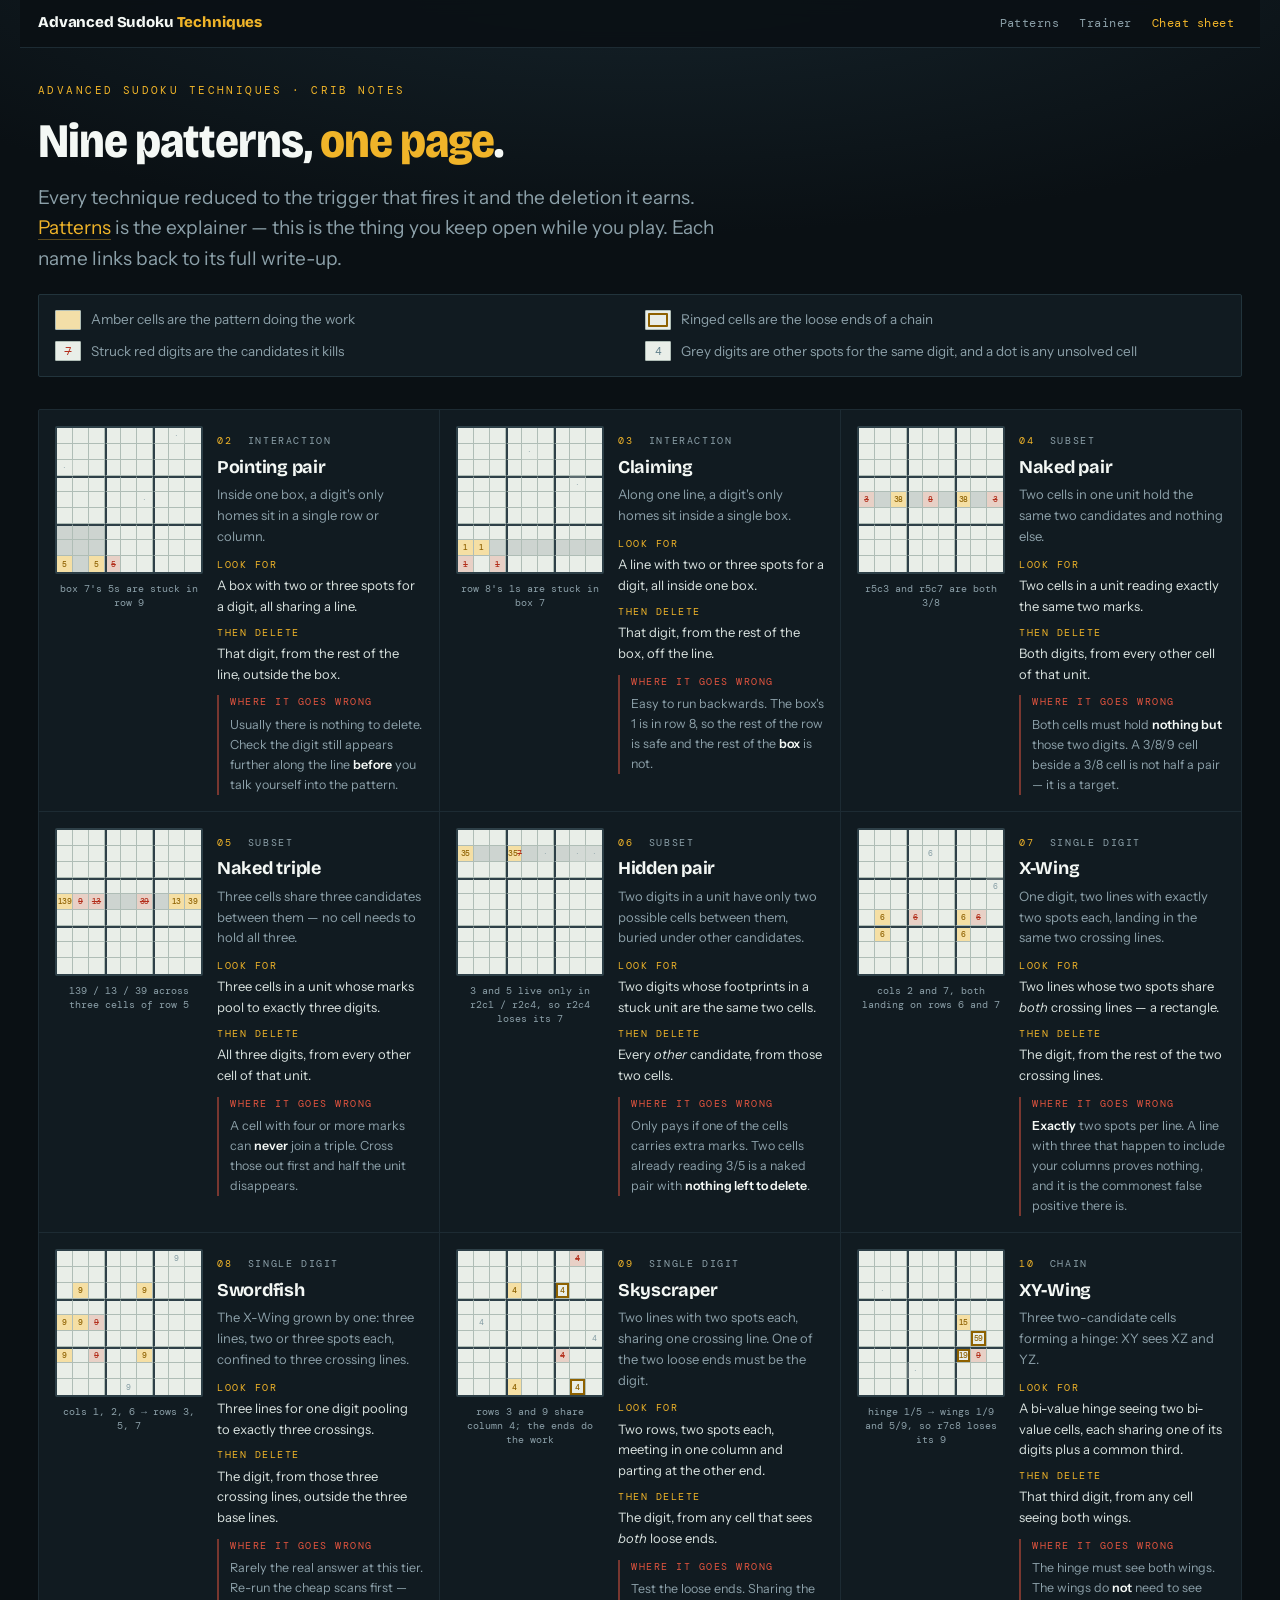
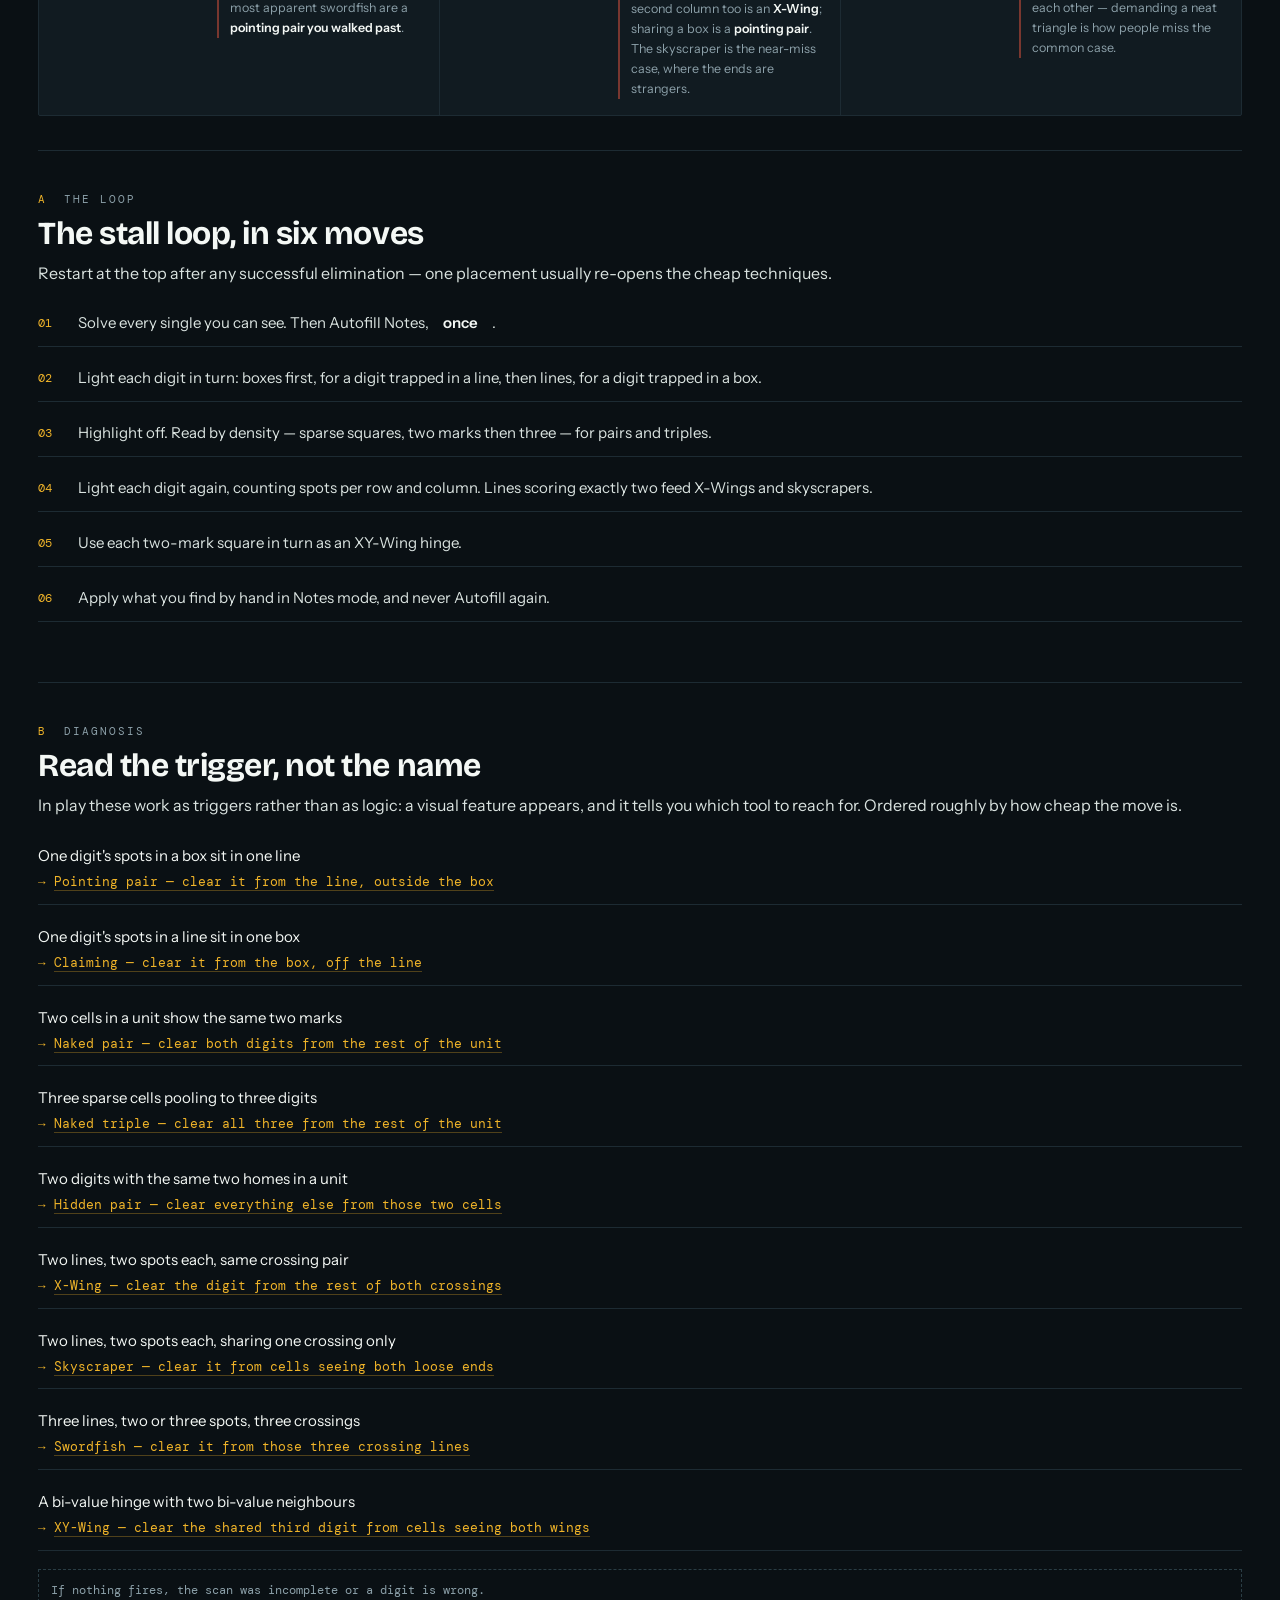
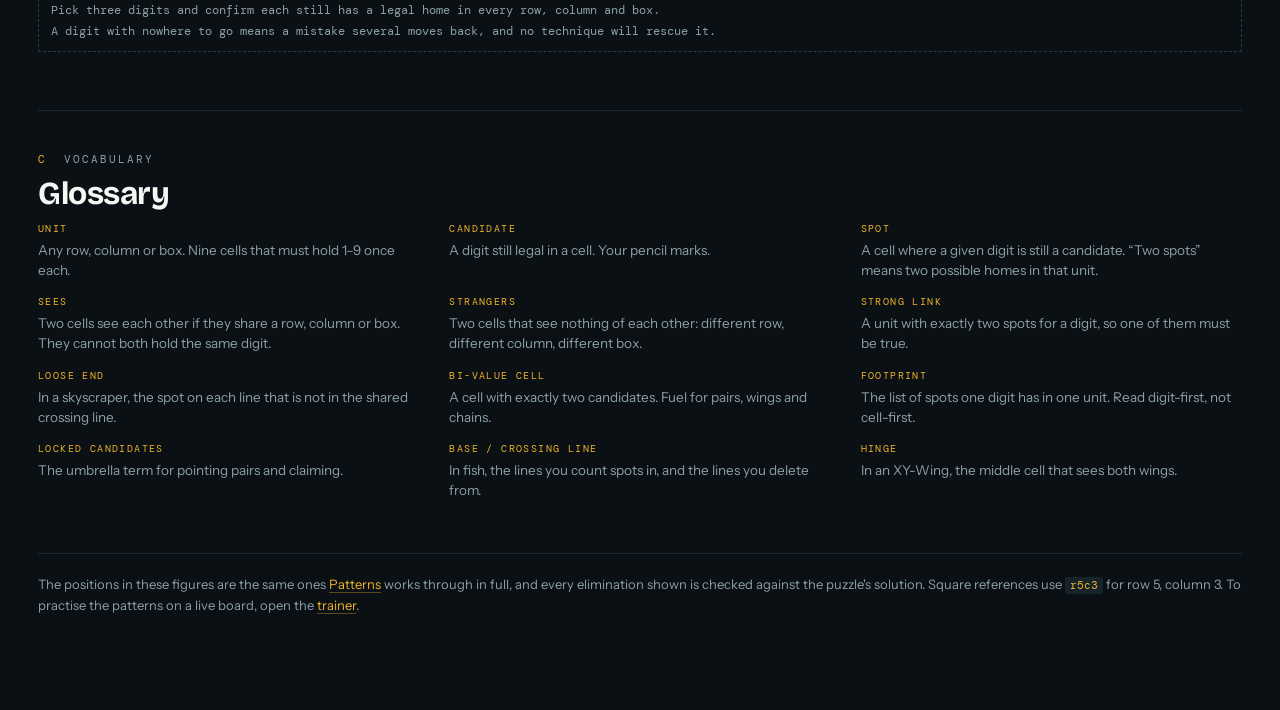
==== cheatsheet.html @ ec81c507 "Cheat sheet: stop the mini grids stretching on a phone, and say "pattern" The boards looked broken o" ====
<!DOCTYPE html>
<html lang="en">
<head>
<meta charset="utf-8">
<meta name="viewport" content="width=device-width, initial-scale=1">
<title>Cheat sheet — Advanced Sudoku Techniques</title>
<meta name="description" content="The nine patterns on one page: what fires each one, what it lets you delete, and where it goes wrong.">
<link rel="preconnect" href="https://fonts.googleapis.com">
<link rel="preconnect" href="https://fonts.gstatic.com" crossorigin>
<link href="https://fonts.googleapis.com/css2?family=Bricolage+Grotesque:opsz,wdth,wght@12..96,75..100,400;12..96,75..100,700;12..96,75..100,800&family=Instrument+Sans:wght@400;500;600&family=DM+Mono:wght@400;500&display=swap" rel="stylesheet">
<link rel="manifest" href="manifest.webmanifest">
<meta name="theme-color" content="#0A1014">
<link rel="icon" href="assets/icons/icon.svg" type="image/svg+xml">
<link rel="icon" href="assets/icons/favicon-32.png" sizes="32x32" type="image/png">
<link rel="apple-touch-icon" href="assets/icons/apple-touch-icon.png">
<meta name="mobile-web-app-capable" content="yes">
<meta name="apple-mobile-web-app-capable" content="yes">
<meta name="apple-mobile-web-app-status-bar-style" content="black">
<meta name="apple-mobile-web-app-title" content="AST">
<link rel="stylesheet" href="assets/css/site.css">
</head>
<body>
<div class="crib">

  <div class="sitebar">
    <span class="mark"><span class="mark-long">Advanced Sudoku <em>Techniques</em></span><span class="mark-short">AST</span></span>
    <nav>
      <a href="index.html">Patterns</a>
      <a href="trainer.html">Trainer</a>
      <a href="cheatsheet.html" aria-current="page">Cheat sheet</a>
    </nav>
  </div>

  <header class="cribhead">
    <p class="kicker">Advanced Sudoku Techniques · crib notes</p>
    <h1>Nine patterns, <em>one page</em>.</h1>
    <p class="lede">Every technique reduced to the trigger that fires it and the deletion it earns. <a href="index.html">Patterns</a> is the explainer — this is the thing you keep open while you play. Each name links back to its full write-up.</p>
    <div class="legend cribleg">
      <p><span class="swatch b"></span> Amber cells are the pattern doing the work</p>
      <p><span class="swatch p"></span> Ringed cells are the loose ends of a chain</p>
      <p><span class="swatch k"></span> Struck red digits are the candidates it kills</p>
      <p><span class="swatch n"></span> Grey digits are other spots for the same digit, and a dot is any unsolved cell</p>
    </div>
  </header>

  <div class="cards">
  <article class="card" id="pointing">
    <div class="cardfig">
      <div class="mini" role="img" aria-label="box 7's 5s are stuck in row 9"><i class=""></i><i class=""></i><i class=""></i><i class="bl"></i><i class=""></i><i class=""></i><i class="bl"></i><i class="d">·</i><i class=""></i><i class=""></i><i class=""></i><i class=""></i><i class="bl"></i><i class=""></i><i class=""></i><i class="bl"></i><i class=""></i><i class=""></i><i class="d">·</i><i class=""></i><i class=""></i><i class="bl"></i><i class=""></i><i class=""></i><i class="bl"></i><i class=""></i><i class=""></i><i class="bt"></i><i class="bt"></i><i class="bt"></i><i class="bl bt"></i><i class="bt"></i><i class="bt"></i><i class="bl bt"></i><i class="bt"></i><i class="bt"></i><i class=""></i><i class=""></i><i class=""></i><i class="bl"></i><i class=""></i><i class="d">·</i><i class="bl"></i><i class=""></i><i class=""></i><i class=""></i><i class=""></i><i class=""></i><i class="bl"></i><i class=""></i><i class=""></i><i class="bl"></i><i class=""></i><i class=""></i><i class="bt tint"></i><i class="bt tint"></i><i class="bt tint"></i><i class="bl bt"></i><i class="bt"></i><i class="bt"></i><i class="bl bt"></i><i class="bt"></i><i class="bt"></i><i class="tint"></i><i class="tint"></i><i class="tint"></i><i class="bl"></i><i class=""></i><i class=""></i><i class="bl"></i><i class=""></i><i class=""></i><i class="tint b">5</i><i class="tint"></i><i class="tint b">5</i><i class="bl x">5</i><i class=""></i><i class=""></i><i class="bl"></i><i class=""></i><i class=""></i></div>
      <p class="figcap">box 7's 5s are stuck in row 9</p>
    </div>
    <div class="cardbody">
      <span class="eyebrow"><i>02</i> Interaction</span>
      <h2><a href="index.html#pointing">Pointing pair</a></h2>
      <p class="what">Inside one box, a digit's only homes sit in a single row or column.</p>
      <dl class="kv">
        <dt>Look for</dt><dd>A box with two or three spots for a digit, all sharing a line.</dd>
        <dt>Then delete</dt><dd>That digit, from the rest of the line, outside the box.</dd>
      </dl>
      <p class="guard"><span>Where it goes wrong</span>Usually there is nothing to delete. Check the digit still appears further along the line <b>before</b> you talk yourself into the pattern.</p>
    </div>
  </article>
  <article class="card" id="claiming">
    <div class="cardfig">
      <div class="mini" role="img" aria-label="row 8's 1s are stuck in box 7"><i class=""></i><i class=""></i><i class=""></i><i class="bl"></i><i class=""></i><i class=""></i><i class="bl"></i><i class=""></i><i class=""></i><i class=""></i><i class=""></i><i class=""></i><i class="bl"></i><i class="d">·</i><i class=""></i><i class="bl"></i><i class=""></i><i class=""></i><i class=""></i><i class=""></i><i class=""></i><i class="bl"></i><i class=""></i><i class=""></i><i class="bl"></i><i class=""></i><i class=""></i><i class="bt"></i><i class="bt"></i><i class="bt"></i><i class="bl bt"></i><i class="bt"></i><i class="bt"></i><i class="bl bt"></i><i class="bt d">·</i><i class="bt"></i><i class=""></i><i class=""></i><i class=""></i><i class="bl"></i><i class=""></i><i class=""></i><i class="bl"></i><i class=""></i><i class=""></i><i class=""></i><i class=""></i><i class=""></i><i class="bl"></i><i class=""></i><i class=""></i><i class="bl"></i><i class=""></i><i class=""></i><i class="bt"></i><i class="bt"></i><i class="bt"></i><i class="bl bt"></i><i class="bt"></i><i class="bt"></i><i class="bl bt"></i><i class="bt"></i><i class="bt"></i><i class="tint b">1</i><i class="tint b">1</i><i class="tint"></i><i class="bl tint"></i><i class="tint"></i><i class="tint"></i><i class="bl tint"></i><i class="tint"></i><i class="tint"></i><i class="x">1</i><i class=""></i><i class="x">1</i><i class="bl"></i><i class=""></i><i class=""></i><i class="bl"></i><i class=""></i><i class=""></i></div>
      <p class="figcap">row 8's 1s are stuck in box 7</p>
    </div>
    <div class="cardbody">
      <span class="eyebrow"><i>03</i> Interaction</span>
      <h2><a href="index.html#claiming">Claiming</a></h2>
      <p class="what">Along one line, a digit's only homes sit inside a single box.</p>
      <dl class="kv">
        <dt>Look for</dt><dd>A line with two or three spots for a digit, all inside one box.</dd>
        <dt>Then delete</dt><dd>That digit, from the rest of the box, off the line.</dd>
      </dl>
      <p class="guard"><span>Where it goes wrong</span>Easy to run backwards. The box's 1 is in row 8, so the rest of the row is safe and the rest of the <b>box</b> is not.</p>
    </div>
  </article>
  <article class="card" id="naked-pair">
    <div class="cardfig">
      <div class="mini" role="img" aria-label="r5c3 and r5c7 are both 3/8"><i class=""></i><i class=""></i><i class=""></i><i class="bl"></i><i class=""></i><i class=""></i><i class="bl"></i><i class=""></i><i class=""></i><i class=""></i><i class=""></i><i class=""></i><i class="bl"></i><i class=""></i><i class=""></i><i class="bl"></i><i class=""></i><i class=""></i><i class=""></i><i class=""></i><i class=""></i><i class="bl"></i><i class=""></i><i class=""></i><i class="bl"></i><i class=""></i><i class=""></i><i class="bt"></i><i class="bt"></i><i class="bt"></i><i class="bl bt"></i><i class="bt"></i><i class="bt"></i><i class="bl bt"></i><i class="bt"></i><i class="bt"></i><i class="tint x">3</i><i class="tint"></i><i class="tint b">38</i><i class="bl tint"></i><i class="tint x">8</i><i class="tint"></i><i class="bl tint b">38</i><i class="tint"></i><i class="tint x">3</i><i class=""></i><i class=""></i><i class=""></i><i class="bl"></i><i class=""></i><i class=""></i><i class="bl"></i><i class=""></i><i class=""></i><i class="bt"></i><i class="bt"></i><i class="bt"></i><i class="bl bt"></i><i class="bt"></i><i class="bt"></i><i class="bl bt"></i><i class="bt"></i><i class="bt"></i><i class=""></i><i class=""></i><i class=""></i><i class="bl"></i><i class=""></i><i class=""></i><i class="bl"></i><i class=""></i><i class=""></i><i class=""></i><i class=""></i><i class=""></i><i class="bl"></i><i class=""></i><i class=""></i><i class="bl"></i><i class=""></i><i class=""></i></div>
      <p class="figcap">r5c3 and r5c7 are both 3/8</p>
    </div>
    <div class="cardbody">
      <span class="eyebrow"><i>04</i> Subset</span>
      <h2><a href="index.html#naked-pair">Naked pair</a></h2>
      <p class="what">Two cells in one unit hold the same two candidates and nothing else.</p>
      <dl class="kv">
        <dt>Look for</dt><dd>Two cells in a unit reading exactly the same two marks.</dd>
        <dt>Then delete</dt><dd>Both digits, from every other cell of that unit.</dd>
      </dl>
      <p class="guard"><span>Where it goes wrong</span>Both cells must hold <b>nothing but</b> those two digits. A 3/8/9 cell beside a 3/8 cell is not half a pair — it is a target.</p>
    </div>
  </article>
  <article class="card" id="naked-triple">
    <div class="cardfig">
      <div class="mini" role="img" aria-label="139 / 13 / 39 across three cells of row 5"><i class=""></i><i class=""></i><i class=""></i><i class="bl"></i><i class=""></i><i class=""></i><i class="bl"></i><i class=""></i><i class=""></i><i class=""></i><i class=""></i><i class=""></i><i class="bl"></i><i class=""></i><i class=""></i><i class="bl"></i><i class=""></i><i class=""></i><i class=""></i><i class=""></i><i class=""></i><i class="bl"></i><i class=""></i><i class=""></i><i class="bl"></i><i class=""></i><i class=""></i><i class="bt"></i><i class="bt"></i><i class="bt"></i><i class="bl bt"></i><i class="bt"></i><i class="bt"></i><i class="bl bt"></i><i class="bt"></i><i class="bt"></i><i class="tint b">139</i><i class="tint x">9</i><i class="tint x">13</i><i class="bl tint"></i><i class="tint"></i><i class="tint x">39</i><i class="bl tint"></i><i class="tint b">13</i><i class="tint b">39</i><i class=""></i><i class=""></i><i class=""></i><i class="bl"></i><i class=""></i><i class=""></i><i class="bl"></i><i class=""></i><i class=""></i><i class="bt"></i><i class="bt"></i><i class="bt"></i><i class="bl bt"></i><i class="bt"></i><i class="bt"></i><i class="bl bt"></i><i class="bt"></i><i class="bt"></i><i class=""></i><i class=""></i><i class=""></i><i class="bl"></i><i class=""></i><i class=""></i><i class="bl"></i><i class=""></i><i class=""></i><i class=""></i><i class=""></i><i class=""></i><i class="bl"></i><i class=""></i><i class=""></i><i class="bl"></i><i class=""></i><i class=""></i></div>
      <p class="figcap">139 / 13 / 39 across three cells of row 5</p>
    </div>
    <div class="cardbody">
      <span class="eyebrow"><i>05</i> Subset</span>
      <h2><a href="index.html#naked-triple">Naked triple</a></h2>
      <p class="what">Three cells share three candidates between them — no cell needs to hold all three.</p>
      <dl class="kv">
        <dt>Look for</dt><dd>Three cells in a unit whose marks pool to exactly three digits.</dd>
        <dt>Then delete</dt><dd>All three digits, from every other cell of that unit.</dd>
      </dl>
      <p class="guard"><span>Where it goes wrong</span>A cell with four or more marks can <b>never</b> join a triple. Cross those out first and half the unit disappears.</p>
    </div>
  </article>
  <article class="card" id="hidden-pair">
    <div class="cardfig">
      <div class="mini" role="img" aria-label="3 and 5 live only in r2c1 / r2c4, so r2c4 loses its 7"><i class=""></i><i class=""></i><i class=""></i><i class="bl"></i><i class=""></i><i class=""></i><i class="bl"></i><i class=""></i><i class=""></i><i class="tint b">35</i><i class="tint"></i><i class="tint"></i><i class="bl tint b">35<s>7</s></i><i class="tint"></i><i class="tint d">·</i><i class="bl tint"></i><i class="tint d">·</i><i class="tint d">·</i><i class=""></i><i class=""></i><i class=""></i><i class="bl"></i><i class=""></i><i class=""></i><i class="bl"></i><i class=""></i><i class=""></i><i class="bt"></i><i class="bt"></i><i class="bt"></i><i class="bl bt"></i><i class="bt"></i><i class="bt"></i><i class="bl bt"></i><i class="bt"></i><i class="bt"></i><i class=""></i><i class=""></i><i class=""></i><i class="bl"></i><i class=""></i><i class=""></i><i class="bl"></i><i class=""></i><i class=""></i><i class=""></i><i class=""></i><i class=""></i><i class="bl"></i><i class=""></i><i class=""></i><i class="bl"></i><i class=""></i><i class=""></i><i class="bt"></i><i class="bt"></i><i class="bt"></i><i class="bl bt"></i><i class="bt"></i><i class="bt"></i><i class="bl bt"></i><i class="bt"></i><i class="bt"></i><i class=""></i><i class=""></i><i class=""></i><i class="bl"></i><i class=""></i><i class=""></i><i class="bl"></i><i class=""></i><i class=""></i><i class=""></i><i class=""></i><i class=""></i><i class="bl"></i><i class=""></i><i class=""></i><i class="bl"></i><i class=""></i><i class=""></i></div>
      <p class="figcap">3 and 5 live only in r2c1 / r2c4, so r2c4 loses its 7</p>
    </div>
    <div class="cardbody">
      <span class="eyebrow"><i>06</i> Subset</span>
      <h2><a href="index.html#hidden-pair">Hidden pair</a></h2>
      <p class="what">Two digits in a unit have only two possible cells between them, buried under other candidates.</p>
      <dl class="kv">
        <dt>Look for</dt><dd>Two digits whose footprints in a stuck unit are the same two cells.</dd>
        <dt>Then delete</dt><dd>Every <em>other</em> candidate, from those two cells.</dd>
      </dl>
      <p class="guard"><span>Where it goes wrong</span>Only pays if one of the cells carries extra marks. Two cells already reading 3/5 is a naked pair with <b>nothing left to delete</b>.</p>
    </div>
  </article>
  <article class="card" id="x-wing">
    <div class="cardfig">
      <div class="mini" role="img" aria-label="cols 2 and 7, both landing on rows 6 and 7"><i class=""></i><i class=""></i><i class=""></i><i class="bl"></i><i class=""></i><i class=""></i><i class="bl"></i><i class=""></i><i class=""></i><i class=""></i><i class=""></i><i class=""></i><i class="bl"></i><i class="d">6</i><i class=""></i><i class="bl"></i><i class=""></i><i class=""></i><i class=""></i><i class=""></i><i class=""></i><i class="bl"></i><i class=""></i><i class=""></i><i class="bl"></i><i class=""></i><i class=""></i><i class="bt"></i><i class="bt"></i><i class="bt"></i><i class="bl bt"></i><i class="bt"></i><i class="bt"></i><i class="bl bt"></i><i class="bt"></i><i class="bt d">6</i><i class=""></i><i class=""></i><i class=""></i><i class="bl"></i><i class=""></i><i class=""></i><i class="bl"></i><i class=""></i><i class=""></i><i class=""></i><i class="b">6</i><i class=""></i><i class="bl x">6</i><i class=""></i><i class=""></i><i class="bl b">6</i><i class="x">6</i><i class=""></i><i class="bt"></i><i class="bt b">6</i><i class="bt"></i><i class="bl bt"></i><i class="bt"></i><i class="bt"></i><i class="bl bt b">6</i><i class="bt"></i><i class="bt"></i><i class=""></i><i class=""></i><i class=""></i><i class="bl"></i><i class=""></i><i class=""></i><i class="bl"></i><i class=""></i><i class=""></i><i class=""></i><i class=""></i><i class=""></i><i class="bl"></i><i class=""></i><i class=""></i><i class="bl"></i><i class=""></i><i class=""></i></div>
      <p class="figcap">cols 2 and 7, both landing on rows 6 and 7</p>
    </div>
    <div class="cardbody">
      <span class="eyebrow"><i>07</i> Single digit</span>
      <h2><a href="index.html#x-wing">X-Wing</a></h2>
      <p class="what">One digit, two lines with exactly two spots each, landing in the same two crossing lines.</p>
      <dl class="kv">
        <dt>Look for</dt><dd>Two lines whose two spots share <em>both</em> crossing lines — a rectangle.</dd>
        <dt>Then delete</dt><dd>The digit, from the rest of the two crossing lines.</dd>
      </dl>
      <p class="guard"><span>Where it goes wrong</span><b>Exactly</b> two spots per line. A line with three that happen to include your columns proves nothing, and it is the commonest false positive there is.</p>
    </div>
  </article>
  <article class="card" id="swordfish">
    <div class="cardfig">
      <div class="mini" role="img" aria-label="cols 1, 2, 6 to rows 3, 5, 7"><i class=""></i><i class=""></i><i class=""></i><i class="bl"></i><i class=""></i><i class=""></i><i class="bl"></i><i class="d">9</i><i class=""></i><i class=""></i><i class=""></i><i class=""></i><i class="bl"></i><i class=""></i><i class=""></i><i class="bl"></i><i class=""></i><i class=""></i><i class=""></i><i class="b">9</i><i class=""></i><i class="bl"></i><i class=""></i><i class="b">9</i><i class="bl"></i><i class=""></i><i class=""></i><i class="bt"></i><i class="bt"></i><i class="bt"></i><i class="bl bt"></i><i class="bt"></i><i class="bt"></i><i class="bl bt"></i><i class="bt"></i><i class="bt"></i><i class="b">9</i><i class="b">9</i><i class="x">9</i><i class="bl"></i><i class=""></i><i class=""></i><i class="bl"></i><i class=""></i><i class=""></i><i class=""></i><i class=""></i><i class=""></i><i class="bl"></i><i class=""></i><i class=""></i><i class="bl"></i><i class=""></i><i class=""></i><i class="bt b">9</i><i class="bt"></i><i class="bt x">9</i><i class="bl bt"></i><i class="bt"></i><i class="bt b">9</i><i class="bl bt"></i><i class="bt"></i><i class="bt"></i><i class=""></i><i class=""></i><i class=""></i><i class="bl"></i><i class=""></i><i class=""></i><i class="bl"></i><i class=""></i><i class=""></i><i class=""></i><i class=""></i><i class=""></i><i class="bl"></i><i class="d">9</i><i class=""></i><i class="bl"></i><i class=""></i><i class=""></i></div>
      <p class="figcap">cols 1, 2, 6 &rarr; rows 3, 5, 7</p>
    </div>
    <div class="cardbody">
      <span class="eyebrow"><i>08</i> Single digit</span>
      <h2><a href="index.html#swordfish">Swordfish</a></h2>
      <p class="what">The X-Wing grown by one: three lines, two or three spots each, confined to three crossing lines.</p>
      <dl class="kv">
        <dt>Look for</dt><dd>Three lines for one digit pooling to exactly three crossings.</dd>
        <dt>Then delete</dt><dd>The digit, from those three crossing lines, outside the three base lines.</dd>
      </dl>
      <p class="guard"><span>Where it goes wrong</span>Rarely the real answer at this tier. Re-run the cheap scans first — most apparent swordfish are a <b>pointing pair you walked past</b>.</p>
    </div>
  </article>
  <article class="card" id="skyscraper">
    <div class="cardfig">
      <div class="mini" role="img" aria-label="rows 3 and 9 share column 4; the ends do the work"><i class=""></i><i class=""></i><i class=""></i><i class="bl"></i><i class=""></i><i class=""></i><i class="bl"></i><i class="x">4</i><i class=""></i><i class=""></i><i class=""></i><i class=""></i><i class="bl"></i><i class=""></i><i class=""></i><i class="bl"></i><i class=""></i><i class=""></i><i class=""></i><i class=""></i><i class=""></i><i class="bl b">4</i><i class=""></i><i class=""></i><i class="bl r">4</i><i class=""></i><i class=""></i><i class="bt"></i><i class="bt"></i><i class="bt"></i><i class="bl bt"></i><i class="bt"></i><i class="bt"></i><i class="bl bt"></i><i class="bt"></i><i class="bt"></i><i class=""></i><i class="d">4</i><i class=""></i><i class="bl"></i><i class=""></i><i class=""></i><i class="bl"></i><i class=""></i><i class=""></i><i class=""></i><i class=""></i><i class=""></i><i class="bl"></i><i class=""></i><i class=""></i><i class="bl"></i><i class=""></i><i class="d">4</i><i class="bt"></i><i class="bt"></i><i class="bt"></i><i class="bl bt"></i><i class="bt"></i><i class="bt"></i><i class="bl bt x">4</i><i class="bt"></i><i class="bt"></i><i class=""></i><i class=""></i><i class=""></i><i class="bl"></i><i class=""></i><i class=""></i><i class="bl"></i><i class=""></i><i class=""></i><i class=""></i><i class=""></i><i class=""></i><i class="bl b">4</i><i class=""></i><i class=""></i><i class="bl"></i><i class="r">4</i><i class=""></i></div>
      <p class="figcap">rows 3 and 9 share column 4; the ends do the work</p>
    </div>
    <div class="cardbody">
      <span class="eyebrow"><i>09</i> Single digit</span>
      <h2><a href="index.html#skyscraper">Skyscraper</a></h2>
      <p class="what">Two lines with two spots each, sharing one crossing line. One of the two loose ends must be the digit.</p>
      <dl class="kv">
        <dt>Look for</dt><dd>Two rows, two spots each, meeting in one column and parting at the other end.</dd>
        <dt>Then delete</dt><dd>The digit, from any cell that sees <em>both</em> loose ends.</dd>
      </dl>
      <p class="guard"><span>Where it goes wrong</span>Test the loose ends. Sharing the second column too is an <b>X-Wing</b>; sharing a box is a <b>pointing pair</b>. The skyscraper is the near-miss case, where the ends are strangers.</p>
    </div>
  </article>
  <article class="card" id="xy-wing">
    <div class="cardfig">
      <div class="mini" role="img" aria-label="hinge 1/5 to wings 1/9 and 5/9, so r7c8 loses its 9"><i class=""></i><i class=""></i><i class=""></i><i class="bl"></i><i class=""></i><i class=""></i><i class="bl"></i><i class=""></i><i class=""></i><i class=""></i><i class=""></i><i class=""></i><i class="bl"></i><i class=""></i><i class=""></i><i class="bl"></i><i class=""></i><i class=""></i><i class=""></i><i class="d">·</i><i class=""></i><i class="bl"></i><i class=""></i><i class=""></i><i class="bl"></i><i class=""></i><i class=""></i><i class="bt"></i><i class="bt"></i><i class="bt"></i><i class="bl bt"></i><i class="bt"></i><i class="bt"></i><i class="bl bt"></i><i class="bt"></i><i class="bt"></i><i class=""></i><i class=""></i><i class=""></i><i class="bl"></i><i class=""></i><i class=""></i><i class="bl b">15</i><i class=""></i><i class=""></i><i class=""></i><i class=""></i><i class=""></i><i class="bl"></i><i class=""></i><i class=""></i><i class="bl"></i><i class="r">59</i><i class=""></i><i class="bt"></i><i class="bt"></i><i class="bt"></i><i class="bl bt"></i><i class="bt"></i><i class="bt"></i><i class="bl bt r">19</i><i class="bt x">9</i><i class="bt"></i><i class=""></i><i class=""></i><i class=""></i><i class="bl d">·</i><i class=""></i><i class=""></i><i class="bl"></i><i class=""></i><i class=""></i><i class=""></i><i class=""></i><i class=""></i><i class="bl"></i><i class=""></i><i class=""></i><i class="bl"></i><i class=""></i><i class=""></i></div>
      <p class="figcap">hinge 1/5 &rarr; wings 1/9 and 5/9, so r7c8 loses its 9</p>
    </div>
    <div class="cardbody">
      <span class="eyebrow"><i>10</i> Chain</span>
      <h2><a href="index.html#xy-wing">XY-Wing</a></h2>
      <p class="what">Three two-candidate cells forming a hinge: XY sees XZ and YZ.</p>
      <dl class="kv">
        <dt>Look for</dt><dd>A bi-value hinge seeing two bi-value cells, each sharing one of its digits plus a common third.</dd>
        <dt>Then delete</dt><dd>That third digit, from any cell seeing both wings.</dd>
      </dl>
      <p class="guard"><span>Where it goes wrong</span>The hinge must see both wings. The wings do <b>not</b> need to see each other — demanding a neat triangle is how people miss the common case.</p>
    </div>
  </article>
  </div>

  <section class="block cribblock" id="loop">
    <span class="eyebrow"><i>A</i> The loop</span>
    <h2>The stall loop, in six moves</h2>
    <p>Restart at the top after any successful elimination — one placement usually re-opens the cheap techniques.</p>
    <ol class="order"><li>Solve every single you can see. Then Autofill Notes, <b>once</b>.</li><li>Light each digit in turn: boxes first, for a digit trapped in a line, then lines, for a digit trapped in a box.</li><li>Highlight off. Read by density &mdash; sparse squares, two marks then three &mdash; for pairs and triples.</li><li>Light each digit again, counting spots per row and column. Lines scoring exactly two feed X-Wings and skyscrapers.</li><li>Use each two-mark square in turn as an XY-Wing hinge.</li><li>Apply what you find by hand in Notes mode, and never Autofill again.</li></ol>
  </section>

  <section class="block cribblock" id="triggers">
    <span class="eyebrow"><i>B</i> Diagnosis</span>
    <h2>Read the trigger, not the name</h2>
    <p>In play these work as triggers rather than as logic: a visual feature appears, and it tells you which tool to reach for. Ordered roughly by how cheap the move is.</p>
    <ol class="triage"><li><span class="see">One digit's spots in a box sit in one line</span><span class="try">&rarr; <a href="#pointing">Pointing pair &mdash; clear it from the line, outside the box</a></span></li><li><span class="see">One digit's spots in a line sit in one box</span><span class="try">&rarr; <a href="#claiming">Claiming &mdash; clear it from the box, off the line</a></span></li><li><span class="see">Two cells in a unit show the same two marks</span><span class="try">&rarr; <a href="#naked-pair">Naked pair &mdash; clear both digits from the rest of the unit</a></span></li><li><span class="see">Three sparse cells pooling to three digits</span><span class="try">&rarr; <a href="#naked-triple">Naked triple &mdash; clear all three from the rest of the unit</a></span></li><li><span class="see">Two digits with the same two homes in a unit</span><span class="try">&rarr; <a href="#hidden-pair">Hidden pair &mdash; clear everything else from those two cells</a></span></li><li><span class="see">Two lines, two spots each, same crossing pair</span><span class="try">&rarr; <a href="#x-wing">X-Wing &mdash; clear the digit from the rest of both crossings</a></span></li><li><span class="see">Two lines, two spots each, sharing one crossing only</span><span class="try">&rarr; <a href="#skyscraper">Skyscraper &mdash; clear it from cells seeing both loose ends</a></span></li><li><span class="see">Three lines, two or three spots, three crossings</span><span class="try">&rarr; <a href="#swordfish">Swordfish &mdash; clear it from those three crossing lines</a></span></li><li><span class="see">A bi-value hinge with two bi-value neighbours</span><span class="try">&rarr; <a href="#xy-wing">XY-Wing &mdash; clear the shared third digit from cells seeing both wings</a></span></li></ol>
    <p class="hint">If nothing fires, the scan was incomplete or a digit is wrong.<br>Pick three digits and confirm each still has a legal home in every row, column and box.<br>A digit with nowhere to go means a mistake several moves back, and no technique will rescue it.</p>
  </section>

  <section class="block cribblock" id="glossary">
    <span class="eyebrow"><i>C</i> Vocabulary</span>
    <h2>Glossary</h2>
    <dl class="gloss"><div><dt>Unit</dt><dd>Any row, column or box. Nine cells that must hold 1&ndash;9 once each.</dd></div><div><dt>Candidate</dt><dd>A digit still legal in a cell. Your pencil marks.</dd></div><div><dt>Spot</dt><dd>A cell where a given digit is still a candidate. &ldquo;Two spots&rdquo; means two possible homes in that unit.</dd></div><div><dt>Sees</dt><dd>Two cells see each other if they share a row, column or box. They cannot both hold the same digit.</dd></div><div><dt>Strangers</dt><dd>Two cells that see nothing of each other: different row, different column, different box.</dd></div><div><dt>Strong link</dt><dd>A unit with exactly two spots for a digit, so one of them must be true.</dd></div><div><dt>Loose end</dt><dd>In a skyscraper, the spot on each line that is not in the shared crossing line.</dd></div><div><dt>Bi-value cell</dt><dd>A cell with exactly two candidates. Fuel for pairs, wings and chains.</dd></div><div><dt>Footprint</dt><dd>The list of spots one digit has in one unit. Read digit-first, not cell-first.</dd></div><div><dt>Locked candidates</dt><dd>The umbrella term for pointing pairs and claiming.</dd></div><div><dt>Base / crossing line</dt><dd>In fish, the lines you count spots in, and the lines you delete from.</dd></div><div><dt>Hinge</dt><dd>In an XY-Wing, the middle cell that sees both wings.</dd></div></dl>
  </section>

  <footer>
    <p>The positions in these figures are the same ones <a href="index.html">Patterns</a> works through in full, and every elimination shown is checked against the puzzle's solution. Square references use <code>r5c3</code> for row 5, column 3. To practise the patterns on a live board, open the <a href="trainer.html">trainer</a>.</p>
  </footer>

</div>
<script src="assets/js/pwa.js" defer></script>
</body>
</html>
---- assets/css/site.css ----
:root{
  --ink:#0A1014;
  --panel:#111B21;
  --panel2:#16232A;
  --paper:#E9EEE8;
  --rule:#AFBDB6;
  --rule-strong:#2E4048;
  --pencil:#61808C;
  --given:#0F1A1E;
  --amber:#F0B429;
  --amber-ink:#8E6100;
  --red:#E2543F;
  --red-ink:#B32E1B;
  --text:#DAE3E0;
  --mist:#8CA0A9;
  --sans:"Instrument Sans",system-ui,-apple-system,sans-serif;
  --disp:"Bricolage Grotesque","Helvetica Neue",system-ui,-apple-system,sans-serif;
  --mono:"DM Mono",ui-monospace,SFMono-Regular,Menlo,monospace;
  /* Heights of the two sticky bars, measured in the browser. Three rules depend
     on them agreeing — where the nav parks, and how far an anchored section has
     to sit below the top so it clears both. */
  --bar:48px;   /* .sitebar */
  --nav:87px;   /* the technique nav, wrapped to two rows */
}
*{box-sizing:border-box}
html{-webkit-text-size-adjust:100%}
body{
  margin:0;background:var(--ink);color:var(--text);font-family:var(--sans);
  font-size:16px;line-height:1.6;
  background-image:radial-gradient(120% 60% at 50% -10%, #17262E 0%, var(--ink) 60%);
  background-attachment:fixed;
}
.wrap{max-width:720px;margin:0 auto;padding:0 18px 96px}

/* ---------- hero ---------- */
.hero{padding:56px 0 28px;position:relative}
.kicker{font-family:var(--mono);font-size:11px;letter-spacing:.22em;text-transform:uppercase;color:var(--amber);margin:0 0 18px}
h1{
  font-family:var(--disp);font-weight:800;font-size:clamp(36px,10vw,60px);
  line-height:.98;letter-spacing:-.02em;margin:0 0 18px;color:#F4F8F5;
  font-variation-settings:"wdth" 88;
}
h1 em{font-style:normal;color:var(--amber)}
.lede{font-size:clamp(16px,4.3vw,19px);color:var(--mist);margin:0 0 26px;max-width:52ch}
.legend{
  border:1px solid #22343C;border-radius:2px;background:var(--panel);
  padding:14px 16px;display:grid;gap:10px;margin-bottom:8px
}
.legend p{margin:0;font-size:13.5px;color:var(--mist);display:flex;gap:10px;align-items:center}
.swatch{width:26px;height:20px;flex:0 0 26px;border:1px solid var(--rule);background:var(--paper);position:relative;border-radius:1px}
.swatch.b{background:#F3DFA8}
.swatch.k::after{content:"7";position:absolute;inset:0;display:grid;place-items:center;font-family:var(--mono);font-size:11px;color:var(--red-ink);text-decoration:line-through}
.swatch.l::after{content:"";position:absolute;left:3px;right:3px;top:50%;height:2px;background:var(--amber-ink);border-radius:2px}

/* ---------- nav ----------
   The technique nav carries twelve links, 1342px of them measured, into a
   column that .wrap caps at 720px on every screen there is. So it never fitted
   on one line anywhere — and it was `overflow-x:auto` with both scrollbars
   suppressed, which on a mouse meant the last five sections had no bar to drag
   and no sign there was anywhere to drag to. They were simply unreachable.

   It wraps now. That costs a second row of sticky height, which .block's
   scroll-margin-top below has to match or every anchor lands under the nav.

   It also parks at --bar, not at 0. Both bars are sticky and both used to claim
   top:0, so the moment you scrolled the nav slid under .sitebar — which has the
   higher z-index — and 48px of it went behind an opaque bar. That is the whole
   nav on a phone and all but the second row on a laptop: the sections were
   doubly unreachable, once off the right edge and once behind the wordmark. */
nav{
  position:sticky;top:var(--bar);z-index:20;margin:0 -18px 8px;padding:10px 18px;
  background:rgba(10,16,20,.86);backdrop-filter:blur(8px);
  border-bottom:1px solid #1D2B33;
  display:flex;flex-wrap:wrap;gap:5px;
}
nav a{
  flex:0 0 auto;
  font-family:var(--mono);font-size:11.5px;letter-spacing:.04em;
  color:var(--mist);text-decoration:none;padding:5px 10px;white-space:nowrap;
  border:1px solid #22343C;border-radius:2px;
}
/* On a phone the wrap costs 193px of sticky bar — half the viewport, and worse
   than the problem it fixes. So below 560px it goes back to one scrolling line,
   where a swipe reaches the far end natively. The scrollbar stays visible this
   time: that is the piece whose absence made the desktop version unusable, and
   a narrow desktop window lands here too. */
/* Scoped to the technique nav by its label, not to `nav`: .sitebar has a nav of
   its own, and an unscoped rule here faded the wordmark's "Trainer" link too. */
@media (max-width:560px){
  :root{--nav:51px}   /* one row again, so the anchor offset shrinks with it */
  nav[aria-label="Techniques"]{
    flex-wrap:nowrap;overflow-x:auto;scrollbar-width:thin;scrollbar-color:#2E4048 transparent;
    /* Overlay scrollbars reserve no width and only surface mid-gesture, so at
       rest there is still nothing saying the row continues. The right edge
       fades instead. At this width it always overflows — 789px of it at the
       breakpoint itself — so the fade is never lying. */
    -webkit-mask-image:linear-gradient(to right,#000 calc(100% - 32px),transparent);
    mask-image:linear-gradient(to right,#000 calc(100% - 32px),transparent);
  }
  nav[aria-label="Techniques"]::-webkit-scrollbar{height:4px}
  nav[aria-label="Techniques"]::-webkit-scrollbar-thumb{background:#2E4048;border-radius:2px}
}
nav a:hover,nav a:focus-visible{color:var(--amber);border-color:var(--amber-ink)}
.hint{font-family:var(--mono);font-size:12px;color:var(--mist);border:1px dashed #2A3D45;padding:10px 12px;margin:0 0 16px;line-height:1.7}

/* ---------- prose blocks ---------- */
/* An anchored section has to clear both sticky bars stacked, not just one. */
.block{
  scroll-margin-top:calc(var(--bar) + var(--nav) + 8px);
  padding:34px 0 8px;border-top:1px solid #1D2B33;margin-top:34px;
}
h2{font-family:var(--disp);font-weight:700;font-size:clamp(24px,6.4vw,32px);line-height:1.06;letter-spacing:-.015em;margin:6px 0 10px;color:#F4F8F5}
h3{font-family:var(--disp);font-weight:700;font-size:18px;margin:26px 0 6px;color:#F4F8F5}
p{margin:0 0 14px}
.block ul,.block ol{margin:0 0 16px;padding-left:20px}
.block li{margin-bottom:8px}
b{color:#F4F8F5;font-weight:600}
code{font-family:var(--mono);font-size:.88em;color:var(--amber);background:#16232A;padding:1px 5px;border-radius:2px}

/* ---------- case ---------- */
/* Same offset as .block, and for the same reason — these are the sections the
   nav actually links to, so getting this wrong is the nav not working. */
.case{
  padding:38px 0 10px;border-top:1px solid #1D2B33;margin-top:30px;
  scroll-margin-top:calc(var(--bar) + var(--nav) + 8px);
}
.eyebrow{font-family:var(--mono);font-size:11px;letter-spacing:.18em;text-transform:uppercase;color:var(--mist)}
.eyebrow i{font-style:normal;color:var(--amber);margin-right:8px}
.casehead h2{margin:8px 0 8px}
.look{color:var(--mist);margin:0 0 20px;font-size:15.5px}

.fig{margin:0 0 20px;padding:0}
.gridwrap{position:relative;aspect-ratio:1;width:100%}
.grid{
  display:grid;grid-template-columns:repeat(9,1fr);grid-template-rows:repeat(9,1fr);
  width:100%;height:100%;background:var(--paper);
  border:2px solid var(--rule-strong);border-radius:2px;overflow:hidden;
}
.cell{
  border-right:1px solid var(--rule);border-bottom:1px solid var(--rule);
  display:grid;place-items:center;position:relative;min-width:0;
}
.cell:nth-child(9n){border-right:none}
.cell:nth-child(n+73){border-bottom:none}
.cell.bl{border-left:2px solid var(--rule-strong)}
.cell.bt{border-top:2px solid var(--rule-strong)}
.cell.unitline,.cell.unitbox{background:rgba(46,64,72,.09)}
.cell.given{background:#DFE6DE}
.cell.given.unitline,.cell.given.unitbox{background:#D8E0D8}
.dig{font-family:var(--mono);font-weight:500;font-size:clamp(13px,4.4vw,24px);color:var(--given)}
.marks{
  display:grid;grid-template-columns:repeat(3,1fr);grid-template-rows:repeat(3,1fr);
  width:100%;height:100%;place-items:center;
  font-family:var(--mono);font-size:clamp(6px,1.72vw,10px);line-height:1;color:var(--pencil);
}
.m{opacity:.85}
.m.key{color:var(--amber-ink);font-weight:500;opacity:1}
.grid.solo .marks{grid-template-columns:1fr;grid-template-rows:1fr;font-size:clamp(10px,3vw,17px)}
.grid.solo .m:not(.on){display:none}
.grid.solo .m.key{font-weight:500}
.cell.base{background:#F5DFA4}
.cell.base.given{background:#F5DFA4}
.cell.pivot{box-shadow:inset 0 0 0 2px var(--amber-ink)}

/* geometry overlay */
.geo{position:absolute;inset:0;width:100%;height:100%;pointer-events:none}
.geo line{stroke:var(--amber-ink);stroke-width:.055;stroke-linecap:round;opacity:.85}
.geo line.cross{stroke-dasharray:.16 .16;opacity:.5}

/* reveal state */
.fig[data-state="shown"] .cell.target{background:rgba(226,84,63,.20)}
.fig[data-state="shown"] .m.kill{color:var(--red-ink);text-decoration:line-through;opacity:1;font-weight:500}
.sol{font-family:var(--mono);font-size:clamp(13px,4.4vw,24px);color:var(--amber-ink);visibility:hidden}
.fig[data-state="shown"] .sol{visibility:visible}

h3.sub{font-family:var(--mono);font-size:11px;letter-spacing:.18em;text-transform:uppercase;color:var(--mist);font-weight:400;margin:26px 0 10px}
.scan{background:var(--panel);border:1px solid #22343C;border-radius:2px;padding:14px 16px 6px;margin:0 0 14px}
.scan > span,.auto > span{display:block;font-family:var(--mono);font-size:10.5px;letter-spacing:.18em;text-transform:uppercase;color:var(--amber);margin-bottom:6px}
.scan ol{margin:0;padding-left:20px}
.scan li{font-size:14.5px;color:var(--text);margin-bottom:9px;padding-left:2px}
.scan li::marker{color:var(--amber);font-family:var(--mono);font-size:12px}
.auto{border:1px dashed #2A3D45;border-radius:2px;padding:14px 16px;margin:0 0 14px}
.auto > span{color:var(--mist)}
.auto p{font-size:14.5px;color:var(--mist);margin:0}
.watch{font-size:14.5px;color:var(--mist);margin:0 0 6px;padding-left:14px;border-left:2px solid rgba(226,84,63,.5)}
.watch span{display:block;font-family:var(--mono);font-size:10.5px;letter-spacing:.18em;text-transform:uppercase;color:var(--red);margin-bottom:5px}
.block ol.triage,.block ol.order{list-style:none;padding-left:0;margin:0 0 18px}
.triage li{border-bottom:1px solid #1D2B33;padding:12px 0;display:grid;gap:5px}
.triage .see{font-size:15px;color:#F4F8F5}
.triage .try{font-family:var(--mono);font-size:12.5px;color:var(--amber);line-height:1.5}
.only{font-family:var(--mono);font-size:11.5px;color:var(--mist);margin:12px 0 12px;line-height:1.5}
.reveal{
  font-family:var(--mono);font-size:12px;letter-spacing:.06em;
  background:transparent;color:var(--amber);border:1px solid var(--amber-ink);
  padding:9px 14px;border-radius:2px;cursor:pointer;
}
.reveal:hover{background:rgba(240,180,41,.10)}
.reveal:focus-visible{outline:2px solid var(--amber);outline-offset:2px}

.steps{counter-reset:s;list-style:none;padding:0;margin:0 0 18px}
.steps li{
  counter-increment:s;position:relative;padding-left:30px;margin-bottom:12px;font-size:15.5px;color:var(--text)
}
.steps li::before{
  content:counter(s);position:absolute;left:0;top:1px;
  font-family:var(--mono);font-size:11px;color:var(--amber);
  border:1px solid #2A3D45;width:20px;height:20px;display:grid;place-items:center;border-radius:2px;
}
.hunt{
  background:var(--panel);border-left:2px solid var(--amber);padding:14px 16px;
  font-size:14.5px;color:var(--mist);margin:0
}
.hunt span{
  display:block;font-family:var(--mono);font-size:10.5px;letter-spacing:.18em;
  text-transform:uppercase;color:var(--amber);margin-bottom:6px
}
.order{list-style:none;padding:0;margin:0 0 18px;counter-reset:o}
.order li{
  counter-increment:o;display:flex;gap:14px;padding:11px 0;border-bottom:1px solid #1D2B33;font-size:15px
}
.order li::before{
  content:counter(o,decimal-leading-zero);font-family:var(--mono);font-size:12px;color:var(--amber);flex:0 0 26px;padding-top:3px
}
footer{margin-top:44px;padding-top:20px;border-top:1px solid #1D2B33;color:var(--mist);font-size:13px}
@media (prefers-reduced-motion:no-preference){
  .geo line{stroke-dasharray:12;stroke-dashoffset:12;animation:draw .7s ease forwards}
  .geo line.cross{animation:none;stroke-dashoffset:0}
  @keyframes draw{to{stroke-dashoffset:0}}
}

/* ============================================================
   Site chrome shared by the lesson and the trainer
   ============================================================ */
.sitebar{
  position:sticky;top:0;z-index:30;display:flex;align-items:baseline;gap:16px;
  padding:10px 18px;margin:0 -18px;background:rgba(10,16,20,.9);
  backdrop-filter:blur(8px);border-bottom:1px solid #1D2B33;
}
.sitebar .mark{font-family:var(--disp);font-weight:800;font-size:15px;color:#F4F8F5;letter-spacing:-.01em;white-space:nowrap}
/* The full name plus both nav links do not fit one line on a phone: at 390px
   it wrapped to two, and this bar is sticky, so it stole that height from the
   board on every screen of every puzzle. Below 480px the wordmark contracts to
   the same acronym the installed app uses. */
.sitebar .mark-short{display:none}
@media (max-width:480px){
  .sitebar .mark-long{display:none}
  .sitebar .mark-short{display:inline}
}
.sitebar .mark em{font-style:normal;color:var(--amber)}
.sitebar nav{position:static;margin:0;padding:0;background:none;border:none;backdrop-filter:none;overflow:visible;display:flex;gap:4px;margin-left:auto}
.sitebar nav a{border:none;padding:4px 8px;font-size:12px}
.sitebar nav a[aria-current="page"]{color:var(--amber)}

/* ============================================================
   Trainer
   ============================================================ */
.trainer{max-width:560px;margin:0 auto;padding:0 18px 80px}
.thead{padding:22px 0 14px}
.thead h1{font-size:clamp(26px,7vw,38px);margin-bottom:10px}
.tmeta{display:flex;flex-wrap:wrap;gap:8px;align-items:center;margin-bottom:4px}
.badge{
  font-family:var(--mono);font-size:11px;letter-spacing:.08em;padding:4px 9px;
  border:1px solid #2A3D45;border-radius:2px;color:var(--mist);white-space:nowrap;
}
.badge.lvl{color:var(--amber);border-color:var(--amber-ink)}

/* board */
/* container-type makes this the reference box for the cqw units below. The
   board used to scale off the viewport, which was the same thing back when it
   was the only column; in the two-column layout the viewport keeps growing
   while the board does not, so vw sizing would blow the digits out. */
.boardwrap{
  position:relative;aspect-ratio:1;width:100%;margin:0 0 14px;touch-action:manipulation;
  container-type:inline-size;
}
.board{
  display:grid;grid-template-columns:repeat(9,1fr);grid-template-rows:repeat(9,1fr);
  width:100%;height:100%;background:var(--paper);
  border:2px solid var(--rule-strong);border-radius:3px;overflow:hidden;
  user-select:none;-webkit-user-select:none;
}
.sq{
  border-right:1px solid var(--rule);border-bottom:1px solid var(--rule);
  display:grid;place-items:center;position:relative;min-width:0;min-height:0;cursor:pointer;
  background:var(--paper);transition:background .12s ease;
}
.sq:nth-child(9n){border-right:none}
.sq:nth-child(n+73){border-bottom:none}
.sq.bl{border-left:2px solid var(--rule-strong)}
.sq.bt{border-top:2px solid var(--rule-strong)}
.sq.given{background:#DFE6DE}
.sq.peer{background:#DDE4DD}
.sq.given.peer{background:#D3DCD3}
.sq.sel{background:#BFE3B4}
.sq.hit{background:#CFEAC2}
.sq.unit{background:rgba(46,64,72,.10)}
.sq.given.unit{background:#D8E0D8}
.sq.pat{background:#F5DFA4}
.sq.pat.given{background:#F5DFA4}
.sq.pivot{box-shadow:inset 0 0 0 2px var(--amber-ink)}
.sq.tgt{background:rgba(226,84,63,.22)}
.sq:focus-visible{outline:2px solid var(--amber);outline-offset:-2px;z-index:2}

/* The digit and the notes share one grid cell. Without this they are two grid
   items, so .sq lays them out as two rows — the digit centred in the taller
   upper row and the collapsed notes grid under it, which put every placed digit
   about 8px above the true centre of its square. */
.sq > .val,.sq > .notes{grid-area:1/1}

/* Second declaration wins where container queries are supported and is ignored
   where they are not, so the vw line stays as the fallback. */
.val{font-family:var(--mono);font-weight:500;font-size:clamp(15px,5.2vw,28px);color:var(--given);position:relative}
.val{font-size:clamp(15px,5.4cqw,28px)}
.sq.user .val{color:#1D5B8C}
.sq.bad .val{color:var(--red-ink)}
.sq.bad .val::after{
  content:"";position:absolute;left:-14%;right:-14%;top:50%;height:2px;
  background:var(--red);transform:rotate(-38deg);border-radius:2px;
}
.notes{
  display:grid;grid-template-columns:repeat(3,1fr);grid-template-rows:repeat(3,1fr);
  width:100%;height:100%;min-height:0;overflow:hidden;place-items:center;
  font-family:var(--mono);font-size:clamp(6px,2vw,11px);line-height:1;color:var(--pencil);
}
.notes{font-size:clamp(6px,2.1cqw,11px)}
.nt{opacity:0}
.nt.on{opacity:.9}
.nt.lit{
  opacity:1;color:#14532D;font-weight:500;background:#8FD48A;
  border-radius:2px;padding:0 2px;margin:-1px -1px;
}
.nt.patd{color:var(--amber-ink);font-weight:500;opacity:1}
.nt.dead{color:var(--red-ink);text-decoration:line-through;opacity:1}
.nt.miss{color:var(--red-ink);font-weight:700;opacity:1}
.board.solo .nt.on:not(.solo){opacity:.13}
.geo2{position:absolute;inset:0;width:100%;height:100%;pointer-events:none;z-index:3}
.geo2 line{stroke:var(--amber-ink);stroke-width:.05;stroke-linecap:round;opacity:.9}
.geo2 line.cross{stroke-dasharray:.15 .15;opacity:.55}

/* controls */

/* The tools sit beside the pad, not above it, and the two stretch to the same
   height: four control rows against three key rows, which is why the buttons
   come out a little taller than they were. The row this replaced cost ~46px of
   vertical space, and .tplay's width below converts that straight into board. */
.padrow{display:flex;justify-content:center;align-items:stretch;gap:10px;margin:0 0 8px}
.tools{
  flex:0 0 118px;display:grid;grid-template-rows:repeat(4,1fr);gap:6px;margin:0;
}
.tools .tbtn{padding:8px 6px;text-align:center}
/* In the column the segmented pair has a full row to itself, so it splits it
   rather than hugging its labels. */
.tools .seg{display:flex}
.tools .seg .tbtn{flex:1}
.tbtn{
  font-family:var(--mono);font-size:12px;letter-spacing:.04em;
  background:var(--panel);color:var(--text);border:1px solid #2A3D45;
  padding:9px 12px;border-radius:2px;cursor:pointer;
}
.tbtn:hover{border-color:var(--amber-ink)}
.tbtn:focus-visible{outline:2px solid var(--amber);outline-offset:2px}
.tbtn[aria-pressed="true"]{background:var(--amber);color:#1A1205;border-color:var(--amber);font-weight:500}
.tbtn:disabled{opacity:.35;cursor:default}
.seg{display:inline-flex;border:1px solid #2A3D45;border-radius:2px;overflow:hidden}
.seg .tbtn{border:none;border-radius:0}
.seg .tbtn+.tbtn{border-left:1px solid #2A3D45}

/* Three by three, the shape News+ uses, and not an arbitrary one: the notes
   inside a square are laid out on the same 3x3 with the same digit order, so
   "the 7 is bottom-left" is one fact about the pad and the square both.
   Width-capped rather than filling the column — three keys across a 600px board
   would be 200px each. It shrinks below that basis when the tools column beside
   it leaves less: on a 390px phone that lands the keys at ~71px, still a
   comfortable thumb target. */
.pad{
  display:grid;grid-template-columns:repeat(3,1fr);gap:6px;
  flex:0 1 282px;min-width:0;margin:0;
}
/* Scoped to .pad on purpose. `key` is not a unique name: index.html marks the
   decisive pencil mark in a figure as `.m.key`, and an unscoped `.key` rule
   here painted those little digits with the keypad's panel background, border
   and aspect ratio. */
.pad .key{
  font-family:var(--mono);font-size:clamp(18px,6vw,26px);
  background:var(--panel2);color:var(--text);border:1px solid #2A3D45;
  aspect-ratio:1;border-radius:3px;cursor:pointer;display:grid;place-items:center;
  position:relative;padding:0;
}
/* Focus mode — nothing selected, so a tap lights a digit instead of entering
   it. Sunk a shade, which is as loud as this needs to be: the hint line under
   the pad says it in words and the lit key says which. */
.pad.focusmode .key{background:var(--panel)}
.pad .key:hover{border-color:var(--amber-ink)}
.pad .key:focus-visible{outline:2px solid var(--amber);outline-offset:2px}
.pad .key .left{
  position:absolute;bottom:2px;left:0;right:0;font-size:8px;color:var(--mist);
}
.pad .key.done{opacity:.3}
.pad .key.focused{background:#2E5A32;border-color:#8FD48A;color:#DFF3DC}

/* Notes mode: the pad reports what is already pencilled into the selected
   square, so pressing a digit reads as the toggle it actually is. It wears the
   exact green a highlighted note wears on the board (.nt.lit) — the pad is
   showing you the same thing the square is, and two colours for one fact read
   as two facts. The dot carries the state without relying on hue. */
.pad.notesmode .key{border-style:dashed}
.pad .key.noted{
  background:#8FD48A;border-color:#8FD48A;color:#14532D;
  border-style:solid;font-weight:500;
}
.pad .key.noted::before{
  content:"";position:absolute;top:3px;right:3px;width:5px;height:5px;
  border-radius:50%;background:#14532D;opacity:.55;
}
.pad .key.noted.done{opacity:.45}
/* The remaining-count is --mist against the dark keys; on the green one that
   is barely there. */
.pad .key.noted .left{color:#14532D;opacity:.75}
.padlabel{
  font-family:var(--mono);font-size:10.5px;letter-spacing:.16em;text-transform:uppercase;
  color:var(--mist);margin:0 0 6px;text-align:center
}

/* coach */
.coach{border:1px solid #22343C;border-radius:2px;background:var(--panel);padding:14px 16px;margin:16px 0 0}
.coachhead{display:flex;align-items:center;gap:10px;margin-bottom:10px;flex-wrap:wrap}
.coachhead h2{font-family:var(--mono);font-size:11px;letter-spacing:.18em;text-transform:uppercase;
  color:var(--amber);margin:0;font-weight:400}
/* position:relative here, not on .chipwrap, is load-bearing: it makes .chips
   the containing block for every .tip, so a popup spans the row and is
   anchored to it. Anchoring to the chip instead would push the tooltip of a
   right-hand chip out through the side of the panel. */
.chips{display:flex;flex-wrap:wrap;gap:6px;margin:0 0 10px;position:relative}
.chipwrap{display:inline-flex}
.tip{
  position:absolute;top:calc(100% + 6px);left:0;right:0;z-index:20;
  background:#0C171D;border:1px solid var(--amber-ink);border-radius:3px;
  padding:9px 11px;font-family:var(--sans);font-size:12.5px;line-height:1.5;
  color:var(--text);text-align:left;pointer-events:none;
  opacity:0;visibility:hidden;transition:opacity .12s ease;
  box-shadow:0 10px 26px rgba(0,0,0,.55);
}
.tip b{color:var(--amber);font-weight:500}
.chipwrap:hover .tip,
.chipwrap:focus-within .tip{opacity:1;visibility:visible}
@media (prefers-reduced-motion:reduce){.tip{transition:none}}
.chip{
  font-family:var(--mono);font-size:11.5px;padding:5px 9px;border-radius:2px;cursor:pointer;
  border:1px solid #2A3D45;background:transparent;color:var(--mist);
}
.chip:hover{border-color:var(--amber-ink);color:var(--amber)}
.chip .n{opacity:.65;margin-left:5px}
.chip.adv{border-color:#4A3A12;color:var(--amber)}
.chip[aria-pressed="true"],
.chip.adv[aria-pressed="true"]{background:var(--amber);color:#1A1205;border-color:var(--amber);font-weight:500}
.ladder{font-size:14.5px;color:var(--text);margin:0 0 10px;min-height:1.5em}
.ladder .step{display:block;color:var(--mist);font-family:var(--mono);font-size:10.5px;
  letter-spacing:.14em;text-transform:uppercase;margin-bottom:5px}
.ladder b{color:#F4F8F5}
.ladder em{font-style:normal;color:var(--amber)}
/* The technique definition, under the hint that names it. Set back from the
   instruction above it: this is reference, not the next thing to do. */
.ladder .def{
  display:block;margin-top:7px;padding-left:9px;font-size:13px;
  color:var(--mist);border-left:1px solid #2A3D45;
}
.coachrow{display:flex;gap:8px;flex-wrap:wrap}
.note{font-size:13px;color:var(--mist);margin:10px 0 0}
.note.warn{color:var(--red)}
.note.good{color:#8FD48A}

.setrow{display:flex;flex-wrap:wrap;gap:14px;margin:14px 0 0;padding-top:12px;border-top:1px solid #1D2B33}
.setrow label{display:flex;align-items:center;gap:7px;font-size:13px;color:var(--mist);cursor:pointer}
.setrow input{accent-color:var(--amber);width:15px;height:15px}
.setrow select{
  font-family:var(--mono);font-size:12px;background:var(--panel2);color:var(--text);
  border:1px solid #2A3D45;border-radius:2px;padding:5px 7px;
}
.done-banner{
  background:#14331A;border:1px solid #2E5A32;color:#CFEAC2;padding:12px 14px;
  border-radius:2px;margin:14px 0 0;font-size:14.5px;
}
@media (max-width:400px){
  .trainer{padding:0 10px 70px}
  .pad{gap:3px}
  /* The bar bleeds full width by cancelling .trainer's side padding with a
     negative margin, so the two have to agree. This block drops the padding to
     10px and the -18px was left behind, which put 8px of the bar past the right
     edge and gave the whole page a horizontal scroll on a phone. */
  .sitebar{margin:0 -10px}
}

/* ---- wide screens: board and coach side by side ----------------------------
   The complaint this solves: at one column the coach ladder sits ~450px below
   the board, so reading a hint and looking at the position are two different
   scroll positions.

   Two mechanisms, and both are needed. The grid puts them side by side, and
   `position:sticky` keeps the board on screen while the right column scrolls —
   the right column is the taller of the two and will always outgrow the
   viewport once a technique is expanded. Capping .tplay against 100vh is what
   makes sticky work at all: an element taller than the viewport has nothing
   left to stick with. */
@media (min-width:1040px){
  .trainer{max-width:1280px}
  .thead{padding:14px 0 10px}
  .tgrid{
    display:grid;
    grid-template-columns:minmax(0,1fr) minmax(360px,460px);
    gap:34px;align-items:start;
  }
  .tside>.coach:first-child{margin-top:0}

  /* A fingertip needs a ~90px key; a mouse pointer does not, and the pad is the
     largest claim on the vertical budget after the board itself. Narrower and
     squatter here buys back most of what the 3x3 shape costs the board — at
     touch size the pad would be 290px tall, against 183px for this. */
  .pad{flex-basis:216px}
  .pad .key{aspect-ratio:1.25;font-size:19px}

  /* The board is capped by viewport HEIGHT, not by the column, so that board +
     both keypads + the page header all land on one screen. Letting it fill the
     column gave a 750px board and pushed the keypad below the fold, which just
     moves the scrolling complaint from the coach to the pad.

     The subtraction is not a fudge factor. It used to be a divisor, because two
     rows of nine keys were as wide as the board and therefore scaled with it.
     The 3x3 pad is width-capped instead, so its height is fixed no matter how
     big the board gets, and it belongs in the constant.

     441px, and every part of it was measured in the browser rather than
     reasoned about: 221px above the column (site bar, page header, meta row)
     plus 220px below the board (the 175px tools-and-pad row, the 17px hint, and
     28px of margins). Moving the tools alongside the pad is what took this from
     538 — the row they used to occupy was costing the board ~46px of width, and
     the rest of the drop was slack the previous constant had never had measured
     out of it.

     Re-measure this if anything in the column changes height. The check is that
     .tplay's bottom lands on the viewport bottom: short by a lot and the board
     is smaller than it needs to be, over and `position:sticky` stops working
     because the column no longer fits.

     620px is a comfort ceiling — past it the cells are just large, and the
     coach column starts to look starved. It is reached at a 1061px-tall window.
     min() with 100% keeps a very tall window from making the board wider than
     its column, and the 320px floor keeps a short one from shrinking it to
     nothing: past that point the page scrolls, which is better than an
     unreadable board. */
  .tplay{
    position:sticky;top:14px;
    width:min(100%,620px,max(320px,calc(100vh - 441px)));
    margin-inline:auto;
  }
  /* Board digits size off the board itself (see .boardwrap container-type), so
     the column can be any width without the numbers drifting. */
}

/* ============================================================
   Cheat sheet (cheatsheet.html, generated by tools/cheatsheet.py)

   A card grid rather than a column, so it is one screen you keep open beside
   the puzzle. It shares every token with the rest of the site, and the little
   figures are miniatures of the lesson's grids on purpose: paper ground, amber
   pattern cells, red struck kills. Nothing here introduces a colour.
   ============================================================ */
.crib{max-width:1240px;margin:0 auto;padding:0 18px 80px}
.cribhead{padding:34px 0 24px}
.cribhead h1{font-size:clamp(30px,8vw,48px)}
.cribhead .lede{margin-bottom:20px}
.cribhead .lede a,.crib footer a{color:var(--amber);text-decoration:none;border-bottom:1px solid rgba(240,180,41,.35)}
.cribhead .lede a:hover,.crib footer a:hover{border-bottom-color:var(--amber)}
/* Four rows of legend in one column is a lot of vertical space on a wide
   screen, and this page is meant to be taken in at a glance. */
@media (min-width:760px){.cribleg{grid-template-columns:1fr 1fr}}
.swatch.p::after{content:"";position:absolute;inset:2px;border:2px solid var(--amber-ink);border-radius:1px}
.swatch.n::after{content:"4";position:absolute;inset:0;display:grid;place-items:center;font-family:var(--mono);font-size:11px;color:var(--pencil)}

/* auto-fill rather than auto-fit: with eight cards a fit grid stretches the
   last row's card across the whole width, which reads as a different kind of
   thing rather than as the ninth of nine. */
.cards{
  display:grid;grid-template-columns:repeat(auto-fill,minmax(384px,1fr));
  gap:1px;background:#1D2B33;border:1px solid #1D2B33;border-radius:2px;overflow:hidden;
}
/* The trigger list at the foot of the page links to these, and the site bar is
   sticky — without the offset a jump lands the card's eyebrow under the bar. */
.card{
  background:var(--panel);padding:16px;display:flex;gap:14px;align-items:flex-start;
  scroll-margin-top:calc(var(--bar) + 10px);
}
.cardfig{flex:0 0 auto}
.cardbody{flex:1 1 auto;min-width:0}
.card .eyebrow{font-size:10px;letter-spacing:.16em}
.card h2{font-family:var(--disp);font-weight:700;font-size:18px;line-height:1.15;margin:5px 0 7px}
.card h2 a{color:#F4F8F5;text-decoration:none}
.card h2 a:hover,.card h2 a:focus-visible{color:var(--amber)}
.card .what{font-size:13px;color:var(--mist);margin:0 0 11px}
.kv{margin:0;font-size:13px}
.kv dt{
  font-family:var(--mono);font-size:9.5px;letter-spacing:.16em;text-transform:uppercase;
  color:var(--amber);margin-bottom:2px;
}
.kv dd{margin:0 0 9px;color:var(--text)}
.kv dd:last-of-type{margin-bottom:0}
.guard{
  margin:11px 0 0;padding-left:11px;border-left:2px solid rgba(226,84,63,.5);
  font-size:12.5px;color:var(--mist);
}
.guard span{
  display:block;font-family:var(--mono);font-size:9.5px;letter-spacing:.16em;
  text-transform:uppercase;color:var(--red);margin-bottom:4px;
}
.guard b{color:#F4F8F5}

/* The miniature. Same anatomy as .grid on the lesson pages — paper ground,
   heavy block rules, pencil-coloured marks — at a size where the whole shape
   is one glance and no cell has to be readable in detail. */
/* width:max-content is load-bearing, not tidiness. The tracks are a fixed pixel
   size but the element is a block, so `width:auto` fills whatever box it lands
   in and the nine columns sit in the left of a stretched sheet of paper — which
   is exactly what happened on a phone once the caption widened the column. */
.mini{
  display:grid;grid-template-columns:repeat(9,16px);grid-template-rows:repeat(9,16px);
  width:max-content;margin-inline:auto;
  background:var(--paper);border:2px solid var(--rule-strong);border-radius:2px;overflow:hidden;
}
/* grid-auto-flow:column matters for the one cell that mixes plain text with a
   struck digit: `35<s>7</s>` is two grid items, and in the default row flow
   they stack and the label spills out of its square. */
.mini i{
  border-right:1px solid var(--rule);border-bottom:1px solid var(--rule);
  display:grid;grid-auto-flow:column;place-items:center;white-space:nowrap;
  font-style:normal;
  font-family:var(--mono);font-size:8px;letter-spacing:-.05em;color:var(--pencil);
}
.mini i:nth-child(9n){border-right:none}
.mini i:nth-child(n+73){border-bottom:none}
.mini i.bl{border-left:2px solid var(--rule-strong)}
.mini i.bt{border-top:2px solid var(--rule-strong)}
/* Heavier than the lesson's .cell.unitline tint (.09): that one runs across a
   700px grid where a whisper is plenty, and this one has 16px to say it in. */
.mini i.tint{background:rgba(46,64,72,.15)}
.mini i.d{opacity:.75}
.mini i.b{background:#F5DFA4;color:var(--amber-ink);font-weight:500}
.mini i.r{box-shadow:inset 0 0 0 2px var(--amber-ink);color:var(--amber-ink);font-weight:500}
.mini i.x{background:rgba(226,84,63,.20);color:var(--red-ink);text-decoration:line-through;font-weight:500}
/* One struck digit inside a cell that survives — the hidden pair, where the
   deletion lands in a pattern cell rather than beside it. */
.mini s{color:var(--red-ink)}
.figcap{
  font-family:var(--mono);font-size:10px;line-height:1.4;color:var(--mist);
  margin:8px 0 0;max-width:148px;text-align:center;
}

/* These sections use .block, which offsets anchors for the lesson's sticky
   technique nav. This page has no such nav — only the site bar. */
.cribblock{scroll-margin-top:calc(var(--bar) + 8px)}
.cribblock .triage .try a{color:inherit;text-decoration:none;border-bottom:1px solid rgba(240,180,41,.3)}
.cribblock .triage .try a:hover{border-bottom-color:var(--amber)}
.cribblock .hint{margin-top:16px}
.gloss{display:grid;grid-template-columns:repeat(3,1fr);gap:14px 30px;margin:0;font-size:13.5px}
.gloss dt{
  font-family:var(--mono);font-size:10px;letter-spacing:.14em;text-transform:uppercase;
  color:var(--amber);margin-bottom:3px;
}
.gloss dd{margin:0;color:var(--mist);line-height:1.5}
@media (max-width:900px){.gloss{grid-template-columns:repeat(2,1fr)}}
@media (max-width:560px){
  .gloss{grid-template-columns:1fr}
  /* The figure goes above the text and grows, because at this width the card
     is the whole screen and there is room for a readable grid. */
  .card{flex-direction:column;align-items:stretch;gap:16px}
  /* Both children take the card's width, so neither can size the column by its
     own longest line. Before this the caption was a flex item sized to its
     max-content — one unbroken line of `3 and 5 live only in r2c1 / r2c4, so
     r2c4 loses its 7` — which pushed the whole card past the viewport and took
     the body text off the right-hand edge with it. */
  .cardfig,.cardbody{width:100%;min-width:0}
  .figcap{max-width:100%}
  .mini{grid-template-columns:repeat(9,20px);grid-template-rows:repeat(9,20px)}
  .mini i{font-size:10px}
}
@media (max-width:400px){
  .crib{padding:0 10px 70px}
  .crib .sitebar{margin:0 -10px}
  .cards{grid-template-columns:1fr}
  .mini{grid-template-columns:repeat(9,17px);grid-template-rows:repeat(9,17px)}
  .mini i{font-size:9px}
}

/* ---------------------------------------------------------------------------
   PWA prompts (assets/js/pwa.js)

   One bar at a time, used for both the update notice and the install offer.
   Bottom centre on a wide screen, where the page ends well above it.

   The env() insets are belt-and-braces. The pages ask for the `black` iOS
   status bar rather than `black-translucent`, and set no `viewport-fit=cover`,
   so iOS insets the whole web view itself and these all resolve to 0. They
   start mattering the moment someone switches to the overlay style — at which
   point the site bar needs a safe-area padding-top too, and that is worth
   checking on a real device, which a Linux Chromium cannot stand in for.

   On a phone it moves to the TOP, under the site bar: the trainer puts its
   mode row and both keypads at the bottom of the viewport, so a bottom-docked
   bar lands exactly on the keys a thumb is reaching for -- verified at 390px,
   where it covered Undo/Pen/Notes and the first digit row.
--------------------------------------------------------------------------- */
/* Centred with symmetric insets and auto margins, NOT left:50% + translate.
   A fixed element's shrink-to-fit width is measured against the space left of
   the containing block, so left:50% caps the bar at half the viewport and a
   phone got a 195px column with two words per line. */
.pwabar{
  position:fixed;z-index:60;left:14px;right:14px;margin-inline:auto;
  width:fit-content;
  bottom:calc(14px + env(safe-area-inset-bottom));
  display:flex;align-items:center;gap:10px;
  max-width:min(520px,calc(100% - 28px));
  padding:10px 10px 10px 14px;
  background:var(--panel2);color:var(--text);
  border:1px solid #2A3D45;border-radius:3px;
  box-shadow:0 10px 30px rgba(0,0,0,.45);
  font-size:13px;line-height:1.4;
  animation:pwabar-in .18s ease-out;
}
.pwabar span{flex:1 1 auto}
.pwabar .tbtn{flex:0 0 auto}
.pwabar-x{
  flex:0 0 auto;background:none;border:none;cursor:pointer;
  color:var(--mist);font-size:18px;line-height:1;padding:4px 6px;
}
.pwabar-x:hover{color:var(--text)}
.pwabar-x:focus-visible{outline:2px solid var(--amber);outline-offset:2px}
@keyframes pwabar-in{from{opacity:0;transform:translateY(8px)}to{opacity:1;transform:none}}
@media (max-width:700px){
  .pwabar{
    top:calc(52px + env(safe-area-inset-top));bottom:auto;
    animation-name:pwabar-in-top;
  }
  @keyframes pwabar-in-top{from{opacity:0;transform:translateY(-8px)}to{opacity:1;transform:none}}
}
@media (prefers-reduced-motion:reduce){.pwabar{animation:none}}
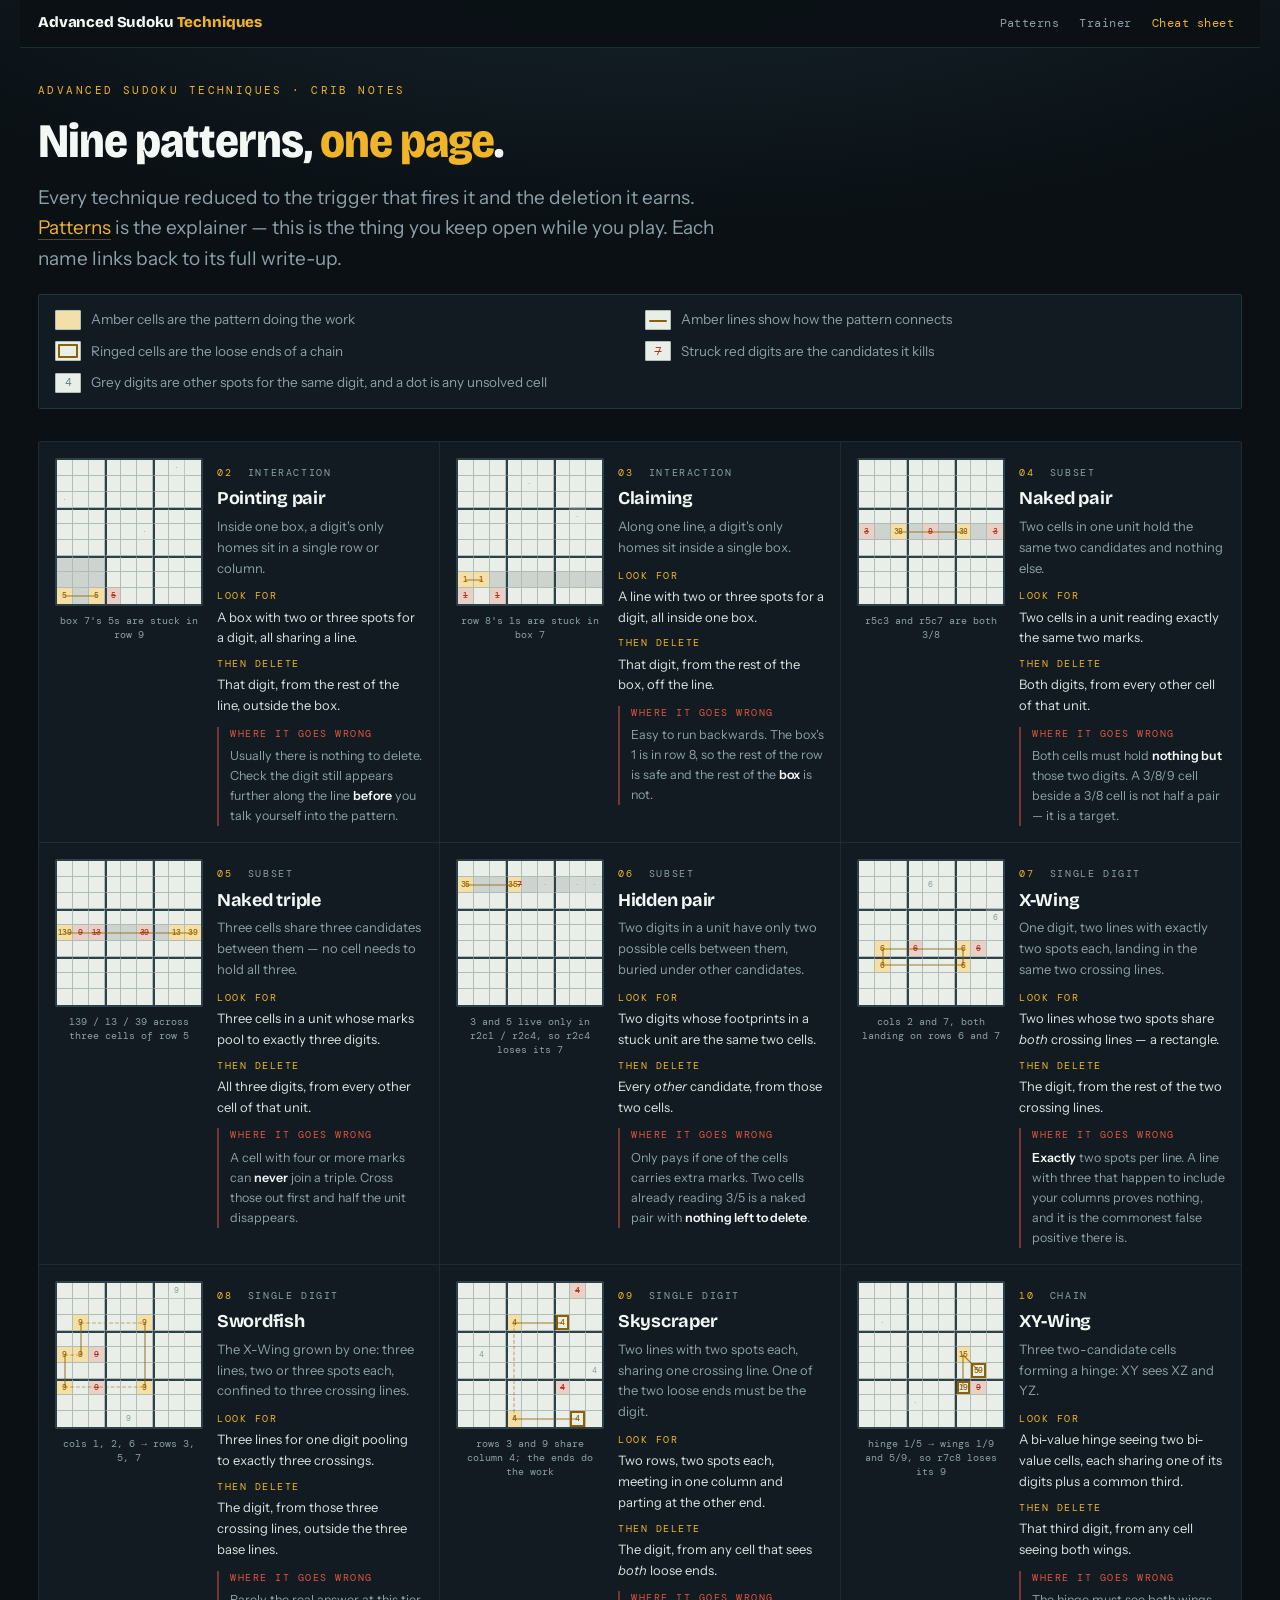
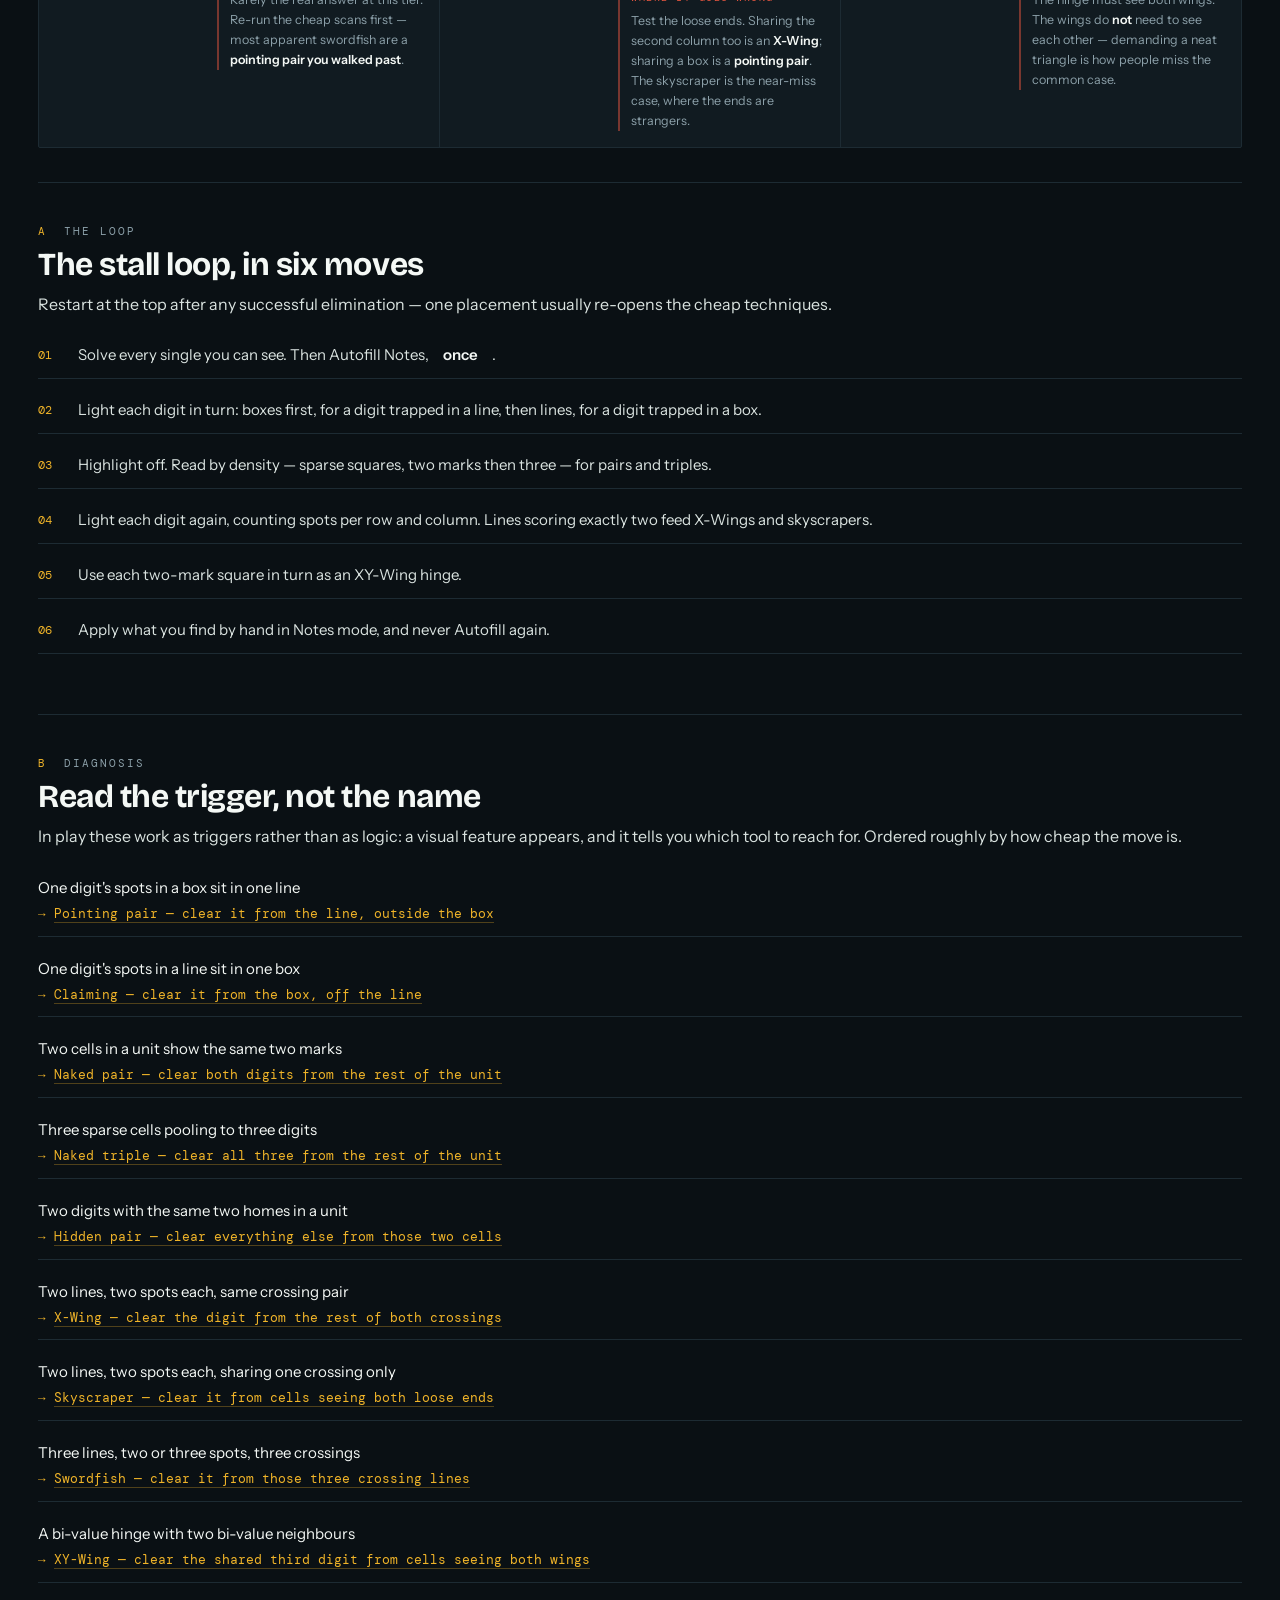
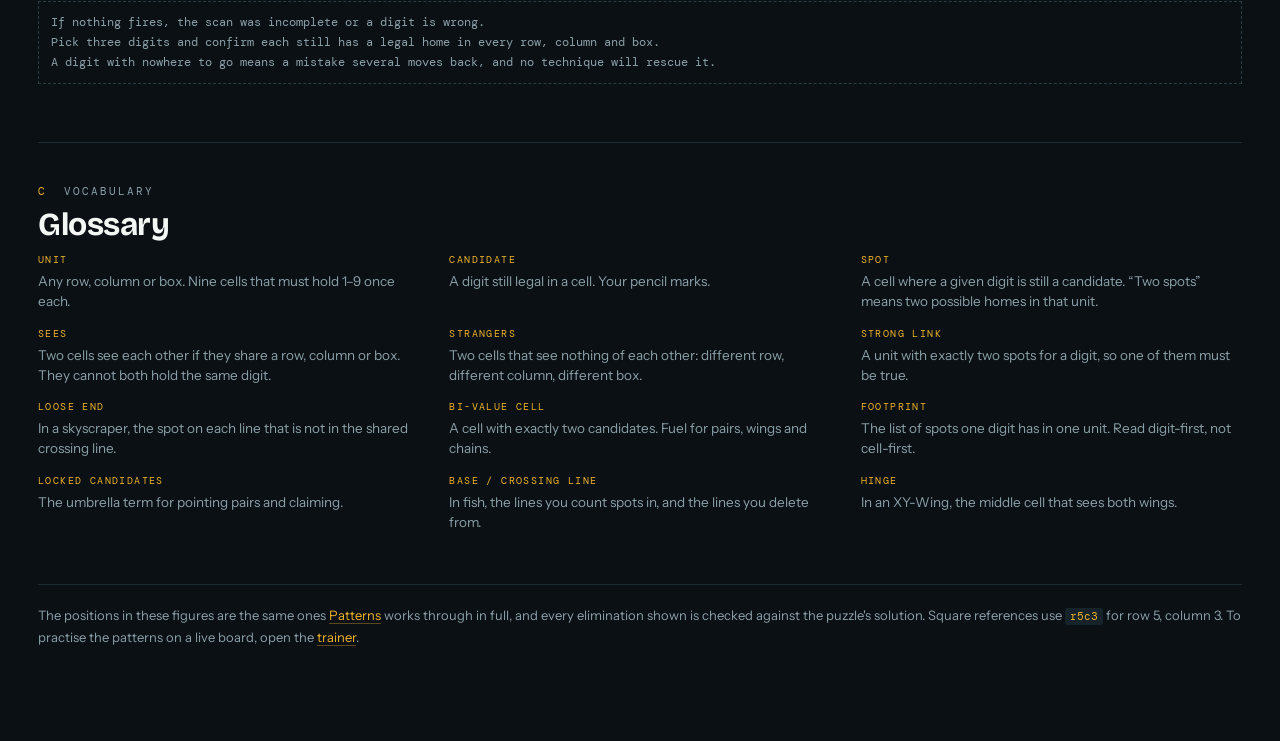
==== commit e96f5456: "Cheat sheet: the connecting lines, from the same coordinates as the lesson The figures showed which " ====
--- a/cheatsheet.html
+++ b/cheatsheet.html
@@ -37,6 +37,7 @@
     <p class="lede">Every technique reduced to the trigger that fires it and the deletion it earns. <a href="index.html">Patterns</a> is the explainer — this is the thing you keep open while you play. Each name links back to its full write-up.</p>
     <div class="legend cribleg">
       <p><span class="swatch b"></span> Amber cells are the pattern doing the work</p>
+      <p><span class="swatch l"></span> Amber lines show how the pattern connects</p>
       <p><span class="swatch p"></span> Ringed cells are the loose ends of a chain</p>
       <p><span class="swatch k"></span> Struck red digits are the candidates it kills</p>
       <p><span class="swatch n"></span> Grey digits are other spots for the same digit, and a dot is any unsolved cell</p>
@@ -45,13 +46,15 @@
 
   <div class="cards">
   <article class="card" id="pointing">
-    <div class="cardfig">
-      <div class="mini" role="img" aria-label="box 7's 5s are stuck in row 9"><i class=""></i><i class=""></i><i class=""></i><i class="bl"></i><i class=""></i><i class=""></i><i class="bl"></i><i class="d">·</i><i class=""></i><i class=""></i><i class=""></i><i class=""></i><i class="bl"></i><i class=""></i><i class=""></i><i class="bl"></i><i class=""></i><i class=""></i><i class="d">·</i><i class=""></i><i class=""></i><i class="bl"></i><i class=""></i><i class=""></i><i class="bl"></i><i class=""></i><i class=""></i><i class="bt"></i><i class="bt"></i><i class="bt"></i><i class="bl bt"></i><i class="bt"></i><i class="bt"></i><i class="bl bt"></i><i class="bt"></i><i class="bt"></i><i class=""></i><i class=""></i><i class=""></i><i class="bl"></i><i class=""></i><i class="d">·</i><i class="bl"></i><i class=""></i><i class=""></i><i class=""></i><i class=""></i><i class=""></i><i class="bl"></i><i class=""></i><i class=""></i><i class="bl"></i><i class=""></i><i class=""></i><i class="bt tint"></i><i class="bt tint"></i><i class="bt tint"></i><i class="bl bt"></i><i class="bt"></i><i class="bt"></i><i class="bl bt"></i><i class="bt"></i><i class="bt"></i><i class="tint"></i><i class="tint"></i><i class="tint"></i><i class="bl"></i><i class=""></i><i class=""></i><i class="bl"></i><i class=""></i><i class=""></i><i class="tint b">5</i><i class="tint"></i><i class="tint b">5</i><i class="bl x">5</i><i class=""></i><i class=""></i><i class="bl"></i><i class=""></i><i class=""></i></div>
-      <p class="figcap">box 7's 5s are stuck in row 9</p>
-    </div>
-    <div class="cardbody">
+    <div class="cardhead">
       <span class="eyebrow"><i>02</i> Interaction</span>
       <h2><a href="index.html#pointing">Pointing pair</a></h2>
+    </div>
+    <div class="cardfig">
+      <div class="miniwrap"><div class="mini" role="img" aria-label="box 7's 5s are stuck in row 9"><i class=""></i><i class=""></i><i class=""></i><i class="bl"></i><i class=""></i><i class=""></i><i class="bl"></i><i class="d">·</i><i class=""></i><i class=""></i><i class=""></i><i class=""></i><i class="bl"></i><i class=""></i><i class=""></i><i class="bl"></i><i class=""></i><i class=""></i><i class="d">·</i><i class=""></i><i class=""></i><i class="bl"></i><i class=""></i><i class=""></i><i class="bl"></i><i class=""></i><i class=""></i><i class="bt"></i><i class="bt"></i><i class="bt"></i><i class="bl bt"></i><i class="bt"></i><i class="bt"></i><i class="bl bt"></i><i class="bt"></i><i class="bt"></i><i class=""></i><i class=""></i><i class=""></i><i class="bl"></i><i class=""></i><i class="d">·</i><i class="bl"></i><i class=""></i><i class=""></i><i class=""></i><i class=""></i><i class=""></i><i class="bl"></i><i class=""></i><i class=""></i><i class="bl"></i><i class=""></i><i class=""></i><i class="bt tint"></i><i class="bt tint"></i><i class="bt tint"></i><i class="bl bt"></i><i class="bt"></i><i class="bt"></i><i class="bl bt"></i><i class="bt"></i><i class="bt"></i><i class="tint"></i><i class="tint"></i><i class="tint"></i><i class="bl"></i><i class=""></i><i class=""></i><i class="bl"></i><i class=""></i><i class=""></i><i class="tint b">5</i><i class="tint"></i><i class="tint b">5</i><i class="bl x">5</i><i class=""></i><i class=""></i><i class="bl"></i><i class=""></i><i class=""></i></div><svg class="geo3" viewBox="0 0 9 9" preserveAspectRatio="none" aria-hidden="true"><line class="lead" x1="0.5" y1="8.5" x2="2.5" y2="8.5"/></svg></div>
+      <p class="figcap">box 7's 5s are stuck in row 9</p>
+    </div>
+    <div class="cardbody">
       <p class="what">Inside one box, a digit's only homes sit in a single row or column.</p>
       <dl class="kv">
         <dt>Look for</dt><dd>A box with two or three spots for a digit, all sharing a line.</dd>
@@ -61,13 +64,15 @@
     </div>
   </article>
   <article class="card" id="claiming">
-    <div class="cardfig">
-      <div class="mini" role="img" aria-label="row 8's 1s are stuck in box 7"><i class=""></i><i class=""></i><i class=""></i><i class="bl"></i><i class=""></i><i class=""></i><i class="bl"></i><i class=""></i><i class=""></i><i class=""></i><i class=""></i><i class=""></i><i class="bl"></i><i class="d">·</i><i class=""></i><i class="bl"></i><i class=""></i><i class=""></i><i class=""></i><i class=""></i><i class=""></i><i class="bl"></i><i class=""></i><i class=""></i><i class="bl"></i><i class=""></i><i class=""></i><i class="bt"></i><i class="bt"></i><i class="bt"></i><i class="bl bt"></i><i class="bt"></i><i class="bt"></i><i class="bl bt"></i><i class="bt d">·</i><i class="bt"></i><i class=""></i><i class=""></i><i class=""></i><i class="bl"></i><i class=""></i><i class=""></i><i class="bl"></i><i class=""></i><i class=""></i><i class=""></i><i class=""></i><i class=""></i><i class="bl"></i><i class=""></i><i class=""></i><i class="bl"></i><i class=""></i><i class=""></i><i class="bt"></i><i class="bt"></i><i class="bt"></i><i class="bl bt"></i><i class="bt"></i><i class="bt"></i><i class="bl bt"></i><i class="bt"></i><i class="bt"></i><i class="tint b">1</i><i class="tint b">1</i><i class="tint"></i><i class="bl tint"></i><i class="tint"></i><i class="tint"></i><i class="bl tint"></i><i class="tint"></i><i class="tint"></i><i class="x">1</i><i class=""></i><i class="x">1</i><i class="bl"></i><i class=""></i><i class=""></i><i class="bl"></i><i class=""></i><i class=""></i></div>
-      <p class="figcap">row 8's 1s are stuck in box 7</p>
-    </div>
-    <div class="cardbody">
+    <div class="cardhead">
       <span class="eyebrow"><i>03</i> Interaction</span>
       <h2><a href="index.html#claiming">Claiming</a></h2>
+    </div>
+    <div class="cardfig">
+      <div class="miniwrap"><div class="mini" role="img" aria-label="row 8's 1s are stuck in box 7"><i class=""></i><i class=""></i><i class=""></i><i class="bl"></i><i class=""></i><i class=""></i><i class="bl"></i><i class=""></i><i class=""></i><i class=""></i><i class=""></i><i class=""></i><i class="bl"></i><i class="d">·</i><i class=""></i><i class="bl"></i><i class=""></i><i class=""></i><i class=""></i><i class=""></i><i class=""></i><i class="bl"></i><i class=""></i><i class=""></i><i class="bl"></i><i class=""></i><i class=""></i><i class="bt"></i><i class="bt"></i><i class="bt"></i><i class="bl bt"></i><i class="bt"></i><i class="bt"></i><i class="bl bt"></i><i class="bt d">·</i><i class="bt"></i><i class=""></i><i class=""></i><i class=""></i><i class="bl"></i><i class=""></i><i class=""></i><i class="bl"></i><i class=""></i><i class=""></i><i class=""></i><i class=""></i><i class=""></i><i class="bl"></i><i class=""></i><i class=""></i><i class="bl"></i><i class=""></i><i class=""></i><i class="bt"></i><i class="bt"></i><i class="bt"></i><i class="bl bt"></i><i class="bt"></i><i class="bt"></i><i class="bl bt"></i><i class="bt"></i><i class="bt"></i><i class="tint b">1</i><i class="tint b">1</i><i class="tint"></i><i class="bl tint"></i><i class="tint"></i><i class="tint"></i><i class="bl tint"></i><i class="tint"></i><i class="tint"></i><i class="x">1</i><i class=""></i><i class="x">1</i><i class="bl"></i><i class=""></i><i class=""></i><i class="bl"></i><i class=""></i><i class=""></i></div><svg class="geo3" viewBox="0 0 9 9" preserveAspectRatio="none" aria-hidden="true"><line class="lead" x1="0.5" y1="7.5" x2="1.5" y2="7.5"/></svg></div>
+      <p class="figcap">row 8's 1s are stuck in box 7</p>
+    </div>
+    <div class="cardbody">
       <p class="what">Along one line, a digit's only homes sit inside a single box.</p>
       <dl class="kv">
         <dt>Look for</dt><dd>A line with two or three spots for a digit, all inside one box.</dd>
@@ -77,13 +82,15 @@
     </div>
   </article>
   <article class="card" id="naked-pair">
-    <div class="cardfig">
-      <div class="mini" role="img" aria-label="r5c3 and r5c7 are both 3/8"><i class=""></i><i class=""></i><i class=""></i><i class="bl"></i><i class=""></i><i class=""></i><i class="bl"></i><i class=""></i><i class=""></i><i class=""></i><i class=""></i><i class=""></i><i class="bl"></i><i class=""></i><i class=""></i><i class="bl"></i><i class=""></i><i class=""></i><i class=""></i><i class=""></i><i class=""></i><i class="bl"></i><i class=""></i><i class=""></i><i class="bl"></i><i class=""></i><i class=""></i><i class="bt"></i><i class="bt"></i><i class="bt"></i><i class="bl bt"></i><i class="bt"></i><i class="bt"></i><i class="bl bt"></i><i class="bt"></i><i class="bt"></i><i class="tint x">3</i><i class="tint"></i><i class="tint b">38</i><i class="bl tint"></i><i class="tint x">8</i><i class="tint"></i><i class="bl tint b">38</i><i class="tint"></i><i class="tint x">3</i><i class=""></i><i class=""></i><i class=""></i><i class="bl"></i><i class=""></i><i class=""></i><i class="bl"></i><i class=""></i><i class=""></i><i class="bt"></i><i class="bt"></i><i class="bt"></i><i class="bl bt"></i><i class="bt"></i><i class="bt"></i><i class="bl bt"></i><i class="bt"></i><i class="bt"></i><i class=""></i><i class=""></i><i class=""></i><i class="bl"></i><i class=""></i><i class=""></i><i class="bl"></i><i class=""></i><i class=""></i><i class=""></i><i class=""></i><i class=""></i><i class="bl"></i><i class=""></i><i class=""></i><i class="bl"></i><i class=""></i><i class=""></i></div>
-      <p class="figcap">r5c3 and r5c7 are both 3/8</p>
-    </div>
-    <div class="cardbody">
+    <div class="cardhead">
       <span class="eyebrow"><i>04</i> Subset</span>
       <h2><a href="index.html#naked-pair">Naked pair</a></h2>
+    </div>
+    <div class="cardfig">
+      <div class="miniwrap"><div class="mini" role="img" aria-label="r5c3 and r5c7 are both 3/8"><i class=""></i><i class=""></i><i class=""></i><i class="bl"></i><i class=""></i><i class=""></i><i class="bl"></i><i class=""></i><i class=""></i><i class=""></i><i class=""></i><i class=""></i><i class="bl"></i><i class=""></i><i class=""></i><i class="bl"></i><i class=""></i><i class=""></i><i class=""></i><i class=""></i><i class=""></i><i class="bl"></i><i class=""></i><i class=""></i><i class="bl"></i><i class=""></i><i class=""></i><i class="bt"></i><i class="bt"></i><i class="bt"></i><i class="bl bt"></i><i class="bt"></i><i class="bt"></i><i class="bl bt"></i><i class="bt"></i><i class="bt"></i><i class="tint x">3</i><i class="tint"></i><i class="tint b">38</i><i class="bl tint"></i><i class="tint x">8</i><i class="tint"></i><i class="bl tint b">38</i><i class="tint"></i><i class="tint x">3</i><i class=""></i><i class=""></i><i class=""></i><i class="bl"></i><i class=""></i><i class=""></i><i class="bl"></i><i class=""></i><i class=""></i><i class="bt"></i><i class="bt"></i><i class="bt"></i><i class="bl bt"></i><i class="bt"></i><i class="bt"></i><i class="bl bt"></i><i class="bt"></i><i class="bt"></i><i class=""></i><i class=""></i><i class=""></i><i class="bl"></i><i class=""></i><i class=""></i><i class="bl"></i><i class=""></i><i class=""></i><i class=""></i><i class=""></i><i class=""></i><i class="bl"></i><i class=""></i><i class=""></i><i class="bl"></i><i class=""></i><i class=""></i></div><svg class="geo3" viewBox="0 0 9 9" preserveAspectRatio="none" aria-hidden="true"><line class="lead" x1="2.5" y1="4.5" x2="6.5" y2="4.5"/></svg></div>
+      <p class="figcap">r5c3 and r5c7 are both 3/8</p>
+    </div>
+    <div class="cardbody">
       <p class="what">Two cells in one unit hold the same two candidates and nothing else.</p>
       <dl class="kv">
         <dt>Look for</dt><dd>Two cells in a unit reading exactly the same two marks.</dd>
@@ -93,13 +100,15 @@
     </div>
   </article>
   <article class="card" id="naked-triple">
-    <div class="cardfig">
-      <div class="mini" role="img" aria-label="139 / 13 / 39 across three cells of row 5"><i class=""></i><i class=""></i><i class=""></i><i class="bl"></i><i class=""></i><i class=""></i><i class="bl"></i><i class=""></i><i class=""></i><i class=""></i><i class=""></i><i class=""></i><i class="bl"></i><i class=""></i><i class=""></i><i class="bl"></i><i class=""></i><i class=""></i><i class=""></i><i class=""></i><i class=""></i><i class="bl"></i><i class=""></i><i class=""></i><i class="bl"></i><i class=""></i><i class=""></i><i class="bt"></i><i class="bt"></i><i class="bt"></i><i class="bl bt"></i><i class="bt"></i><i class="bt"></i><i class="bl bt"></i><i class="bt"></i><i class="bt"></i><i class="tint b">139</i><i class="tint x">9</i><i class="tint x">13</i><i class="bl tint"></i><i class="tint"></i><i class="tint x">39</i><i class="bl tint"></i><i class="tint b">13</i><i class="tint b">39</i><i class=""></i><i class=""></i><i class=""></i><i class="bl"></i><i class=""></i><i class=""></i><i class="bl"></i><i class=""></i><i class=""></i><i class="bt"></i><i class="bt"></i><i class="bt"></i><i class="bl bt"></i><i class="bt"></i><i class="bt"></i><i class="bl bt"></i><i class="bt"></i><i class="bt"></i><i class=""></i><i class=""></i><i class=""></i><i class="bl"></i><i class=""></i><i class=""></i><i class="bl"></i><i class=""></i><i class=""></i><i class=""></i><i class=""></i><i class=""></i><i class="bl"></i><i class=""></i><i class=""></i><i class="bl"></i><i class=""></i><i class=""></i></div>
-      <p class="figcap">139 / 13 / 39 across three cells of row 5</p>
-    </div>
-    <div class="cardbody">
+    <div class="cardhead">
       <span class="eyebrow"><i>05</i> Subset</span>
       <h2><a href="index.html#naked-triple">Naked triple</a></h2>
+    </div>
+    <div class="cardfig">
+      <div class="miniwrap"><div class="mini" role="img" aria-label="139 / 13 / 39 across three cells of row 5"><i class=""></i><i class=""></i><i class=""></i><i class="bl"></i><i class=""></i><i class=""></i><i class="bl"></i><i class=""></i><i class=""></i><i class=""></i><i class=""></i><i class=""></i><i class="bl"></i><i class=""></i><i class=""></i><i class="bl"></i><i class=""></i><i class=""></i><i class=""></i><i class=""></i><i class=""></i><i class="bl"></i><i class=""></i><i class=""></i><i class="bl"></i><i class=""></i><i class=""></i><i class="bt"></i><i class="bt"></i><i class="bt"></i><i class="bl bt"></i><i class="bt"></i><i class="bt"></i><i class="bl bt"></i><i class="bt"></i><i class="bt"></i><i class="tint b">139</i><i class="tint x">9</i><i class="tint x">13</i><i class="bl tint"></i><i class="tint"></i><i class="tint x">39</i><i class="bl tint"></i><i class="tint b">13</i><i class="tint b">39</i><i class=""></i><i class=""></i><i class=""></i><i class="bl"></i><i class=""></i><i class=""></i><i class="bl"></i><i class=""></i><i class=""></i><i class="bt"></i><i class="bt"></i><i class="bt"></i><i class="bl bt"></i><i class="bt"></i><i class="bt"></i><i class="bl bt"></i><i class="bt"></i><i class="bt"></i><i class=""></i><i class=""></i><i class=""></i><i class="bl"></i><i class=""></i><i class=""></i><i class="bl"></i><i class=""></i><i class=""></i><i class=""></i><i class=""></i><i class=""></i><i class="bl"></i><i class=""></i><i class=""></i><i class="bl"></i><i class=""></i><i class=""></i></div><svg class="geo3" viewBox="0 0 9 9" preserveAspectRatio="none" aria-hidden="true"><line class="lead" x1="0.5" y1="4.5" x2="8.5" y2="4.5"/></svg></div>
+      <p class="figcap">139 / 13 / 39 across three cells of row 5</p>
+    </div>
+    <div class="cardbody">
       <p class="what">Three cells share three candidates between them — no cell needs to hold all three.</p>
       <dl class="kv">
         <dt>Look for</dt><dd>Three cells in a unit whose marks pool to exactly three digits.</dd>
@@ -109,13 +118,15 @@
     </div>
   </article>
   <article class="card" id="hidden-pair">
-    <div class="cardfig">
-      <div class="mini" role="img" aria-label="3 and 5 live only in r2c1 / r2c4, so r2c4 loses its 7"><i class=""></i><i class=""></i><i class=""></i><i class="bl"></i><i class=""></i><i class=""></i><i class="bl"></i><i class=""></i><i class=""></i><i class="tint b">35</i><i class="tint"></i><i class="tint"></i><i class="bl tint b">35<s>7</s></i><i class="tint"></i><i class="tint d">·</i><i class="bl tint"></i><i class="tint d">·</i><i class="tint d">·</i><i class=""></i><i class=""></i><i class=""></i><i class="bl"></i><i class=""></i><i class=""></i><i class="bl"></i><i class=""></i><i class=""></i><i class="bt"></i><i class="bt"></i><i class="bt"></i><i class="bl bt"></i><i class="bt"></i><i class="bt"></i><i class="bl bt"></i><i class="bt"></i><i class="bt"></i><i class=""></i><i class=""></i><i class=""></i><i class="bl"></i><i class=""></i><i class=""></i><i class="bl"></i><i class=""></i><i class=""></i><i class=""></i><i class=""></i><i class=""></i><i class="bl"></i><i class=""></i><i class=""></i><i class="bl"></i><i class=""></i><i class=""></i><i class="bt"></i><i class="bt"></i><i class="bt"></i><i class="bl bt"></i><i class="bt"></i><i class="bt"></i><i class="bl bt"></i><i class="bt"></i><i class="bt"></i><i class=""></i><i class=""></i><i class=""></i><i class="bl"></i><i class=""></i><i class=""></i><i class="bl"></i><i class=""></i><i class=""></i><i class=""></i><i class=""></i><i class=""></i><i class="bl"></i><i class=""></i><i class=""></i><i class="bl"></i><i class=""></i><i class=""></i></div>
-      <p class="figcap">3 and 5 live only in r2c1 / r2c4, so r2c4 loses its 7</p>
-    </div>
-    <div class="cardbody">
+    <div class="cardhead">
       <span class="eyebrow"><i>06</i> Subset</span>
       <h2><a href="index.html#hidden-pair">Hidden pair</a></h2>
+    </div>
+    <div class="cardfig">
+      <div class="miniwrap"><div class="mini" role="img" aria-label="3 and 5 live only in r2c1 / r2c4, so r2c4 loses its 7"><i class=""></i><i class=""></i><i class=""></i><i class="bl"></i><i class=""></i><i class=""></i><i class="bl"></i><i class=""></i><i class=""></i><i class="tint b">35</i><i class="tint"></i><i class="tint"></i><i class="bl tint b">35<s>7</s></i><i class="tint"></i><i class="tint d">·</i><i class="bl tint"></i><i class="tint d">·</i><i class="tint d">·</i><i class=""></i><i class=""></i><i class=""></i><i class="bl"></i><i class=""></i><i class=""></i><i class="bl"></i><i class=""></i><i class=""></i><i class="bt"></i><i class="bt"></i><i class="bt"></i><i class="bl bt"></i><i class="bt"></i><i class="bt"></i><i class="bl bt"></i><i class="bt"></i><i class="bt"></i><i class=""></i><i class=""></i><i class=""></i><i class="bl"></i><i class=""></i><i class=""></i><i class="bl"></i><i class=""></i><i class=""></i><i class=""></i><i class=""></i><i class=""></i><i class="bl"></i><i class=""></i><i class=""></i><i class="bl"></i><i class=""></i><i class=""></i><i class="bt"></i><i class="bt"></i><i class="bt"></i><i class="bl bt"></i><i class="bt"></i><i class="bt"></i><i class="bl bt"></i><i class="bt"></i><i class="bt"></i><i class=""></i><i class=""></i><i class=""></i><i class="bl"></i><i class=""></i><i class=""></i><i class="bl"></i><i class=""></i><i class=""></i><i class=""></i><i class=""></i><i class=""></i><i class="bl"></i><i class=""></i><i class=""></i><i class="bl"></i><i class=""></i><i class=""></i></div><svg class="geo3" viewBox="0 0 9 9" preserveAspectRatio="none" aria-hidden="true"><line class="lead" x1="0.5" y1="1.5" x2="3.5" y2="1.5"/></svg></div>
+      <p class="figcap">3 and 5 live only in r2c1 / r2c4, so r2c4 loses its 7</p>
+    </div>
+    <div class="cardbody">
       <p class="what">Two digits in a unit have only two possible cells between them, buried under other candidates.</p>
       <dl class="kv">
         <dt>Look for</dt><dd>Two digits whose footprints in a stuck unit are the same two cells.</dd>
@@ -125,13 +136,15 @@
     </div>
   </article>
   <article class="card" id="x-wing">
-    <div class="cardfig">
-      <div class="mini" role="img" aria-label="cols 2 and 7, both landing on rows 6 and 7"><i class=""></i><i class=""></i><i class=""></i><i class="bl"></i><i class=""></i><i class=""></i><i class="bl"></i><i class=""></i><i class=""></i><i class=""></i><i class=""></i><i class=""></i><i class="bl"></i><i class="d">6</i><i class=""></i><i class="bl"></i><i class=""></i><i class=""></i><i class=""></i><i class=""></i><i class=""></i><i class="bl"></i><i class=""></i><i class=""></i><i class="bl"></i><i class=""></i><i class=""></i><i class="bt"></i><i class="bt"></i><i class="bt"></i><i class="bl bt"></i><i class="bt"></i><i class="bt"></i><i class="bl bt"></i><i class="bt"></i><i class="bt d">6</i><i class=""></i><i class=""></i><i class=""></i><i class="bl"></i><i class=""></i><i class=""></i><i class="bl"></i><i class=""></i><i class=""></i><i class=""></i><i class="b">6</i><i class=""></i><i class="bl x">6</i><i class=""></i><i class=""></i><i class="bl b">6</i><i class="x">6</i><i class=""></i><i class="bt"></i><i class="bt b">6</i><i class="bt"></i><i class="bl bt"></i><i class="bt"></i><i class="bt"></i><i class="bl bt b">6</i><i class="bt"></i><i class="bt"></i><i class=""></i><i class=""></i><i class=""></i><i class="bl"></i><i class=""></i><i class=""></i><i class="bl"></i><i class=""></i><i class=""></i><i class=""></i><i class=""></i><i class=""></i><i class="bl"></i><i class=""></i><i class=""></i><i class="bl"></i><i class=""></i><i class=""></i></div>
-      <p class="figcap">cols 2 and 7, both landing on rows 6 and 7</p>
-    </div>
-    <div class="cardbody">
+    <div class="cardhead">
       <span class="eyebrow"><i>07</i> Single digit</span>
       <h2><a href="index.html#x-wing">X-Wing</a></h2>
+    </div>
+    <div class="cardfig">
+      <div class="miniwrap"><div class="mini" role="img" aria-label="cols 2 and 7, both landing on rows 6 and 7"><i class=""></i><i class=""></i><i class=""></i><i class="bl"></i><i class=""></i><i class=""></i><i class="bl"></i><i class=""></i><i class=""></i><i class=""></i><i class=""></i><i class=""></i><i class="bl"></i><i class="d">6</i><i class=""></i><i class="bl"></i><i class=""></i><i class=""></i><i class=""></i><i class=""></i><i class=""></i><i class="bl"></i><i class=""></i><i class=""></i><i class="bl"></i><i class=""></i><i class=""></i><i class="bt"></i><i class="bt"></i><i class="bt"></i><i class="bl bt"></i><i class="bt"></i><i class="bt"></i><i class="bl bt"></i><i class="bt"></i><i class="bt d">6</i><i class=""></i><i class=""></i><i class=""></i><i class="bl"></i><i class=""></i><i class=""></i><i class="bl"></i><i class=""></i><i class=""></i><i class=""></i><i class="b">6</i><i class=""></i><i class="bl x">6</i><i class=""></i><i class=""></i><i class="bl b">6</i><i class="x">6</i><i class=""></i><i class="bt"></i><i class="bt b">6</i><i class="bt"></i><i class="bl bt"></i><i class="bt"></i><i class="bt"></i><i class="bl bt b">6</i><i class="bt"></i><i class="bt"></i><i class=""></i><i class=""></i><i class=""></i><i class="bl"></i><i class=""></i><i class=""></i><i class="bl"></i><i class=""></i><i class=""></i><i class=""></i><i class=""></i><i class=""></i><i class="bl"></i><i class=""></i><i class=""></i><i class="bl"></i><i class=""></i><i class=""></i></div><svg class="geo3" viewBox="0 0 9 9" preserveAspectRatio="none" aria-hidden="true"><line class="lead" x1="1.5" y1="5.5" x2="1.5" y2="6.5"/><line class="lead" x1="6.5" y1="5.5" x2="6.5" y2="6.5"/><line class="lead" x1="1.5" y1="5.5" x2="6.5" y2="5.5"/><line class="lead" x1="1.5" y1="6.5" x2="6.5" y2="6.5"/></svg></div>
+      <p class="figcap">cols 2 and 7, both landing on rows 6 and 7</p>
+    </div>
+    <div class="cardbody">
       <p class="what">One digit, two lines with exactly two spots each, landing in the same two crossing lines.</p>
       <dl class="kv">
         <dt>Look for</dt><dd>Two lines whose two spots share <em>both</em> crossing lines — a rectangle.</dd>
@@ -141,13 +154,15 @@
     </div>
   </article>
   <article class="card" id="swordfish">
-    <div class="cardfig">
-      <div class="mini" role="img" aria-label="cols 1, 2, 6 to rows 3, 5, 7"><i class=""></i><i class=""></i><i class=""></i><i class="bl"></i><i class=""></i><i class=""></i><i class="bl"></i><i class="d">9</i><i class=""></i><i class=""></i><i class=""></i><i class=""></i><i class="bl"></i><i class=""></i><i class=""></i><i class="bl"></i><i class=""></i><i class=""></i><i class=""></i><i class="b">9</i><i class=""></i><i class="bl"></i><i class=""></i><i class="b">9</i><i class="bl"></i><i class=""></i><i class=""></i><i class="bt"></i><i class="bt"></i><i class="bt"></i><i class="bl bt"></i><i class="bt"></i><i class="bt"></i><i class="bl bt"></i><i class="bt"></i><i class="bt"></i><i class="b">9</i><i class="b">9</i><i class="x">9</i><i class="bl"></i><i class=""></i><i class=""></i><i class="bl"></i><i class=""></i><i class=""></i><i class=""></i><i class=""></i><i class=""></i><i class="bl"></i><i class=""></i><i class=""></i><i class="bl"></i><i class=""></i><i class=""></i><i class="bt b">9</i><i class="bt"></i><i class="bt x">9</i><i class="bl bt"></i><i class="bt"></i><i class="bt b">9</i><i class="bl bt"></i><i class="bt"></i><i class="bt"></i><i class=""></i><i class=""></i><i class=""></i><i class="bl"></i><i class=""></i><i class=""></i><i class="bl"></i><i class=""></i><i class=""></i><i class=""></i><i class=""></i><i class=""></i><i class="bl"></i><i class="d">9</i><i class=""></i><i class="bl"></i><i class=""></i><i class=""></i></div>
-      <p class="figcap">cols 1, 2, 6 &rarr; rows 3, 5, 7</p>
-    </div>
-    <div class="cardbody">
+    <div class="cardhead">
       <span class="eyebrow"><i>08</i> Single digit</span>
       <h2><a href="index.html#swordfish">Swordfish</a></h2>
+    </div>
+    <div class="cardfig">
+      <div class="miniwrap"><div class="mini" role="img" aria-label="cols 1, 2, 6 to rows 3, 5, 7"><i class=""></i><i class=""></i><i class=""></i><i class="bl"></i><i class=""></i><i class=""></i><i class="bl"></i><i class="d">9</i><i class=""></i><i class=""></i><i class=""></i><i class=""></i><i class="bl"></i><i class=""></i><i class=""></i><i class="bl"></i><i class=""></i><i class=""></i><i class=""></i><i class="b">9</i><i class=""></i><i class="bl"></i><i class=""></i><i class="b">9</i><i class="bl"></i><i class=""></i><i class=""></i><i class="bt"></i><i class="bt"></i><i class="bt"></i><i class="bl bt"></i><i class="bt"></i><i class="bt"></i><i class="bl bt"></i><i class="bt"></i><i class="bt"></i><i class="b">9</i><i class="b">9</i><i class="x">9</i><i class="bl"></i><i class=""></i><i class=""></i><i class="bl"></i><i class=""></i><i class=""></i><i class=""></i><i class=""></i><i class=""></i><i class="bl"></i><i class=""></i><i class=""></i><i class="bl"></i><i class=""></i><i class=""></i><i class="bt b">9</i><i class="bt"></i><i class="bt x">9</i><i class="bl bt"></i><i class="bt"></i><i class="bt b">9</i><i class="bl bt"></i><i class="bt"></i><i class="bt"></i><i class=""></i><i class=""></i><i class=""></i><i class="bl"></i><i class=""></i><i class=""></i><i class="bl"></i><i class=""></i><i class=""></i><i class=""></i><i class=""></i><i class=""></i><i class="bl"></i><i class="d">9</i><i class=""></i><i class="bl"></i><i class=""></i><i class=""></i></div><svg class="geo3" viewBox="0 0 9 9" preserveAspectRatio="none" aria-hidden="true"><line class="lead" x1="0.5" y1="4.5" x2="0.5" y2="6.5"/><line class="lead" x1="1.5" y1="2.5" x2="1.5" y2="4.5"/><line class="lead" x1="5.5" y1="2.5" x2="5.5" y2="6.5"/><line class="cross" x1="1.5" y1="2.5" x2="5.5" y2="2.5"/><line class="cross" x1="0.5" y1="4.5" x2="1.5" y2="4.5"/><line class="cross" x1="0.5" y1="6.5" x2="5.5" y2="6.5"/></svg></div>
+      <p class="figcap">cols 1, 2, 6 &rarr; rows 3, 5, 7</p>
+    </div>
+    <div class="cardbody">
       <p class="what">The X-Wing grown by one: three lines, two or three spots each, confined to three crossing lines.</p>
       <dl class="kv">
         <dt>Look for</dt><dd>Three lines for one digit pooling to exactly three crossings.</dd>
@@ -157,13 +172,15 @@
     </div>
   </article>
   <article class="card" id="skyscraper">
-    <div class="cardfig">
-      <div class="mini" role="img" aria-label="rows 3 and 9 share column 4; the ends do the work"><i class=""></i><i class=""></i><i class=""></i><i class="bl"></i><i class=""></i><i class=""></i><i class="bl"></i><i class="x">4</i><i class=""></i><i class=""></i><i class=""></i><i class=""></i><i class="bl"></i><i class=""></i><i class=""></i><i class="bl"></i><i class=""></i><i class=""></i><i class=""></i><i class=""></i><i class=""></i><i class="bl b">4</i><i class=""></i><i class=""></i><i class="bl r">4</i><i class=""></i><i class=""></i><i class="bt"></i><i class="bt"></i><i class="bt"></i><i class="bl bt"></i><i class="bt"></i><i class="bt"></i><i class="bl bt"></i><i class="bt"></i><i class="bt"></i><i class=""></i><i class="d">4</i><i class=""></i><i class="bl"></i><i class=""></i><i class=""></i><i class="bl"></i><i class=""></i><i class=""></i><i class=""></i><i class=""></i><i class=""></i><i class="bl"></i><i class=""></i><i class=""></i><i class="bl"></i><i class=""></i><i class="d">4</i><i class="bt"></i><i class="bt"></i><i class="bt"></i><i class="bl bt"></i><i class="bt"></i><i class="bt"></i><i class="bl bt x">4</i><i class="bt"></i><i class="bt"></i><i class=""></i><i class=""></i><i class=""></i><i class="bl"></i><i class=""></i><i class=""></i><i class="bl"></i><i class=""></i><i class=""></i><i class=""></i><i class=""></i><i class=""></i><i class="bl b">4</i><i class=""></i><i class=""></i><i class="bl"></i><i class="r">4</i><i class=""></i></div>
-      <p class="figcap">rows 3 and 9 share column 4; the ends do the work</p>
-    </div>
-    <div class="cardbody">
+    <div class="cardhead">
       <span class="eyebrow"><i>09</i> Single digit</span>
       <h2><a href="index.html#skyscraper">Skyscraper</a></h2>
+    </div>
+    <div class="cardfig">
+      <div class="miniwrap"><div class="mini" role="img" aria-label="rows 3 and 9 share column 4; the ends do the work"><i class=""></i><i class=""></i><i class=""></i><i class="bl"></i><i class=""></i><i class=""></i><i class="bl"></i><i class="x">4</i><i class=""></i><i class=""></i><i class=""></i><i class=""></i><i class="bl"></i><i class=""></i><i class=""></i><i class="bl"></i><i class=""></i><i class=""></i><i class=""></i><i class=""></i><i class=""></i><i class="bl b">4</i><i class=""></i><i class=""></i><i class="bl r">4</i><i class=""></i><i class=""></i><i class="bt"></i><i class="bt"></i><i class="bt"></i><i class="bl bt"></i><i class="bt"></i><i class="bt"></i><i class="bl bt"></i><i class="bt"></i><i class="bt"></i><i class=""></i><i class="d">4</i><i class=""></i><i class="bl"></i><i class=""></i><i class=""></i><i class="bl"></i><i class=""></i><i class=""></i><i class=""></i><i class=""></i><i class=""></i><i class="bl"></i><i class=""></i><i class=""></i><i class="bl"></i><i class=""></i><i class="d">4</i><i class="bt"></i><i class="bt"></i><i class="bt"></i><i class="bl bt"></i><i class="bt"></i><i class="bt"></i><i class="bl bt x">4</i><i class="bt"></i><i class="bt"></i><i class=""></i><i class=""></i><i class=""></i><i class="bl"></i><i class=""></i><i class=""></i><i class="bl"></i><i class=""></i><i class=""></i><i class=""></i><i class=""></i><i class=""></i><i class="bl b">4</i><i class=""></i><i class=""></i><i class="bl"></i><i class="r">4</i><i class=""></i></div><svg class="geo3" viewBox="0 0 9 9" preserveAspectRatio="none" aria-hidden="true"><line class="lead" x1="3.5" y1="2.5" x2="6.5" y2="2.5"/><line class="lead" x1="3.5" y1="8.5" x2="7.5" y2="8.5"/><line class="cross" x1="3.5" y1="2.5" x2="3.5" y2="8.5"/></svg></div>
+      <p class="figcap">rows 3 and 9 share column 4; the ends do the work</p>
+    </div>
+    <div class="cardbody">
       <p class="what">Two lines with two spots each, sharing one crossing line. One of the two loose ends must be the digit.</p>
       <dl class="kv">
         <dt>Look for</dt><dd>Two rows, two spots each, meeting in one column and parting at the other end.</dd>
@@ -173,13 +190,15 @@
     </div>
   </article>
   <article class="card" id="xy-wing">
-    <div class="cardfig">
-      <div class="mini" role="img" aria-label="hinge 1/5 to wings 1/9 and 5/9, so r7c8 loses its 9"><i class=""></i><i class=""></i><i class=""></i><i class="bl"></i><i class=""></i><i class=""></i><i class="bl"></i><i class=""></i><i class=""></i><i class=""></i><i class=""></i><i class=""></i><i class="bl"></i><i class=""></i><i class=""></i><i class="bl"></i><i class=""></i><i class=""></i><i class=""></i><i class="d">·</i><i class=""></i><i class="bl"></i><i class=""></i><i class=""></i><i class="bl"></i><i class=""></i><i class=""></i><i class="bt"></i><i class="bt"></i><i class="bt"></i><i class="bl bt"></i><i class="bt"></i><i class="bt"></i><i class="bl bt"></i><i class="bt"></i><i class="bt"></i><i class=""></i><i class=""></i><i class=""></i><i class="bl"></i><i class=""></i><i class=""></i><i class="bl b">15</i><i class=""></i><i class=""></i><i class=""></i><i class=""></i><i class=""></i><i class="bl"></i><i class=""></i><i class=""></i><i class="bl"></i><i class="r">59</i><i class=""></i><i class="bt"></i><i class="bt"></i><i class="bt"></i><i class="bl bt"></i><i class="bt"></i><i class="bt"></i><i class="bl bt r">19</i><i class="bt x">9</i><i class="bt"></i><i class=""></i><i class=""></i><i class=""></i><i class="bl d">·</i><i class=""></i><i class=""></i><i class="bl"></i><i class=""></i><i class=""></i><i class=""></i><i class=""></i><i class=""></i><i class="bl"></i><i class=""></i><i class=""></i><i class="bl"></i><i class=""></i><i class=""></i></div>
-      <p class="figcap">hinge 1/5 &rarr; wings 1/9 and 5/9, so r7c8 loses its 9</p>
-    </div>
-    <div class="cardbody">
+    <div class="cardhead">
       <span class="eyebrow"><i>10</i> Chain</span>
       <h2><a href="index.html#xy-wing">XY-Wing</a></h2>
+    </div>
+    <div class="cardfig">
+      <div class="miniwrap"><div class="mini" role="img" aria-label="hinge 1/5 to wings 1/9 and 5/9, so r7c8 loses its 9"><i class=""></i><i class=""></i><i class=""></i><i class="bl"></i><i class=""></i><i class=""></i><i class="bl"></i><i class=""></i><i class=""></i><i class=""></i><i class=""></i><i class=""></i><i class="bl"></i><i class=""></i><i class=""></i><i class="bl"></i><i class=""></i><i class=""></i><i class=""></i><i class="d">·</i><i class=""></i><i class="bl"></i><i class=""></i><i class=""></i><i class="bl"></i><i class=""></i><i class=""></i><i class="bt"></i><i class="bt"></i><i class="bt"></i><i class="bl bt"></i><i class="bt"></i><i class="bt"></i><i class="bl bt"></i><i class="bt"></i><i class="bt"></i><i class=""></i><i class=""></i><i class=""></i><i class="bl"></i><i class=""></i><i class=""></i><i class="bl b">15</i><i class=""></i><i class=""></i><i class=""></i><i class=""></i><i class=""></i><i class="bl"></i><i class=""></i><i class=""></i><i class="bl"></i><i class="r">59</i><i class=""></i><i class="bt"></i><i class="bt"></i><i class="bt"></i><i class="bl bt"></i><i class="bt"></i><i class="bt"></i><i class="bl bt r">19</i><i class="bt x">9</i><i class="bt"></i><i class=""></i><i class=""></i><i class=""></i><i class="bl d">·</i><i class=""></i><i class=""></i><i class="bl"></i><i class=""></i><i class=""></i><i class=""></i><i class=""></i><i class=""></i><i class="bl"></i><i class=""></i><i class=""></i><i class="bl"></i><i class=""></i><i class=""></i></div><svg class="geo3" viewBox="0 0 9 9" preserveAspectRatio="none" aria-hidden="true"><line class="lead" x1="6.5" y1="4.5" x2="6.5" y2="6.5"/><line class="lead" x1="6.5" y1="4.5" x2="7.5" y2="5.5"/></svg></div>
+      <p class="figcap">hinge 1/5 &rarr; wings 1/9 and 5/9, so r7c8 loses its 9</p>
+    </div>
+    <div class="cardbody">
       <p class="what">Three two-candidate cells forming a hinge: XY sees XZ and YZ.</p>
       <dl class="kv">
         <dt>Look for</dt><dd>A bi-value hinge seeing two bi-value cells, each sharing one of its digits plus a common third.</dd>
--- a/assets/css/site.css
+++ b/assets/css/site.css
@@ -583,14 +583,21 @@
   display:grid;grid-template-columns:repeat(auto-fill,minmax(384px,1fr));
   gap:1px;background:#1D2B33;border:1px solid #1D2B33;border-radius:2px;overflow:hidden;
 }
-/* The trigger list at the foot of the page links to these, and the site bar is
+/* Grid areas rather than a row of two columns, because the three parts have to
+   re-order for one column: the figure keeps its own column here, spanning the
+   heading and the detail beside it, and stacks under the heading below 560px.
+   The trigger list at the foot of the page links to these, and the site bar is
    sticky — without the offset a jump lands the card's eyebrow under the bar. */
 .card{
-  background:var(--panel);padding:16px;display:flex;gap:14px;align-items:flex-start;
+  background:var(--panel);padding:16px;
+  display:grid;grid-template-columns:auto minmax(0,1fr);
+  grid-template-areas:"fig head" "fig body";
+  gap:0 14px;align-content:start;
   scroll-margin-top:calc(var(--bar) + 10px);
 }
-.cardfig{flex:0 0 auto}
-.cardbody{flex:1 1 auto;min-width:0}
+.cardhead{grid-area:head}
+.cardfig{grid-area:fig}
+.cardbody{grid-area:body;min-width:0}
 .card .eyebrow{font-size:10px;letter-spacing:.16em}
 .card h2{font-family:var(--disp);font-weight:700;font-size:18px;line-height:1.15;margin:5px 0 7px}
 .card h2 a{color:#F4F8F5;text-decoration:none}
@@ -648,6 +655,14 @@
 /* One struck digit inside a cell that survives — the hidden pair, where the
    deletion lands in a pattern cell rather than beside it. */
 .mini s{color:var(--red-ink)}
+/* The connectors, the same overlay the lesson's figures carry. inset:2px, not
+   0: the viewBox is nine cells wide and the tracks start inside .mini's 2px
+   border, so anything else lands every line half a cell off. The border does
+   not scale with the cells, which is why this is a length and not a ratio. */
+.miniwrap{position:relative;width:max-content;margin-inline:auto}
+.geo3{position:absolute;inset:2px;width:calc(100% - 4px);height:calc(100% - 4px);pointer-events:none}
+.geo3 line{stroke:var(--amber-ink);stroke-width:.07;stroke-linecap:round;opacity:.8}
+.geo3 line.cross{stroke-dasharray:.18 .18;opacity:.5}
 .figcap{
   font-family:var(--mono);font-size:10px;line-height:1.4;color:var(--mist);
   margin:8px 0 0;max-width:148px;text-align:center;
@@ -670,13 +685,15 @@
   .gloss{grid-template-columns:1fr}
   /* The figure goes above the text and grows, because at this width the card
      is the whole screen and there is room for a readable grid. */
-  .card{flex-direction:column;align-items:stretch;gap:16px}
+  /* Name, then board, then detail — the order the DOM is already in. */
+  .card{grid-template-columns:minmax(0,1fr);grid-template-areas:"head" "fig" "body";gap:14px 0}
   /* Both children take the card's width, so neither can size the column by its
-     own longest line. Before this the caption was a flex item sized to its
-     max-content — one unbroken line of `3 and 5 live only in r2c1 / r2c4, so
-     r2c4 loses its 7` — which pushed the whole card past the viewport and took
-     the body text off the right-hand edge with it. */
+     own longest line. Before this the caption was sized to its max-content —
+     one unbroken line of `3 and 5 live only in r2c1 / r2c4, so r2c4 loses its
+     7` — which pushed the whole card past the viewport and took the body text
+     off the right-hand edge with it. */
   .cardfig,.cardbody{width:100%;min-width:0}
+  .cardhead h2{margin-bottom:0}   /* the row gap does that job here */
   .figcap{max-width:100%}
   .mini{grid-template-columns:repeat(9,20px);grid-template-rows:repeat(9,20px)}
   .mini i{font-size:10px}
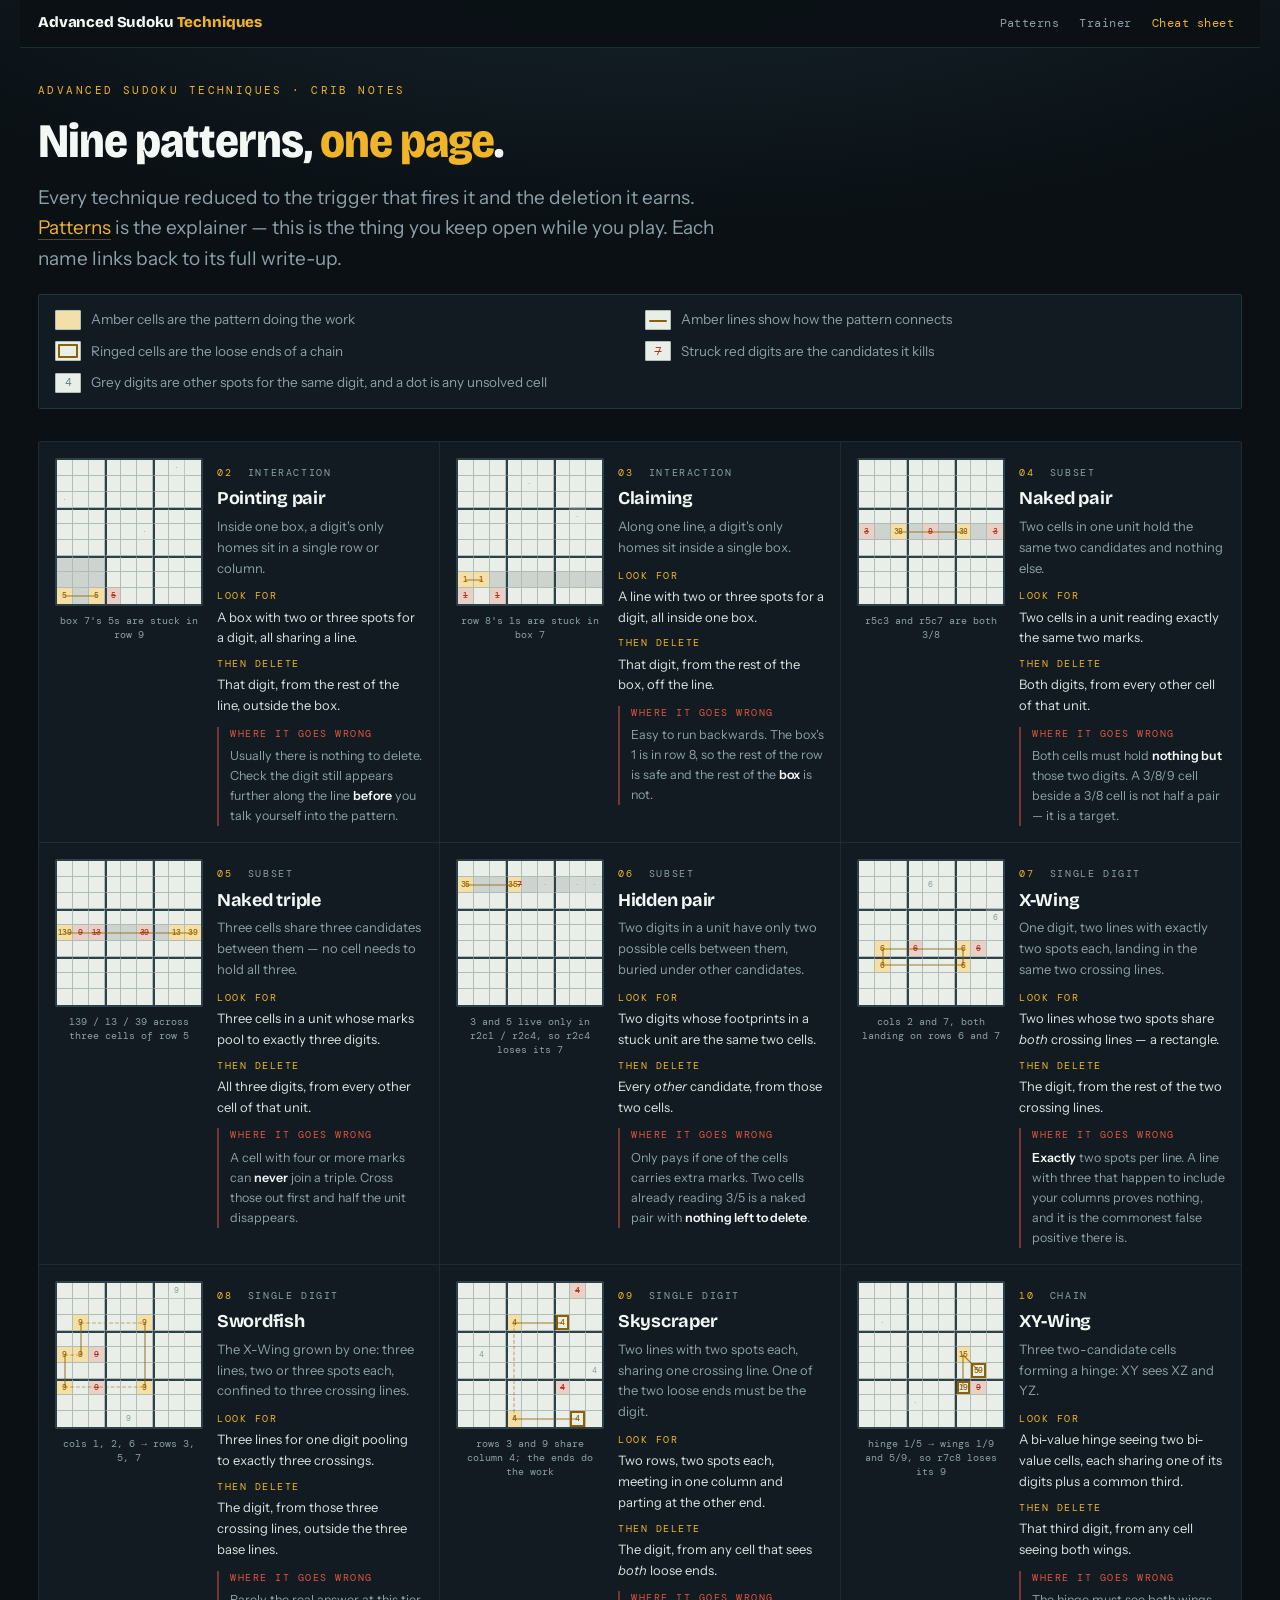
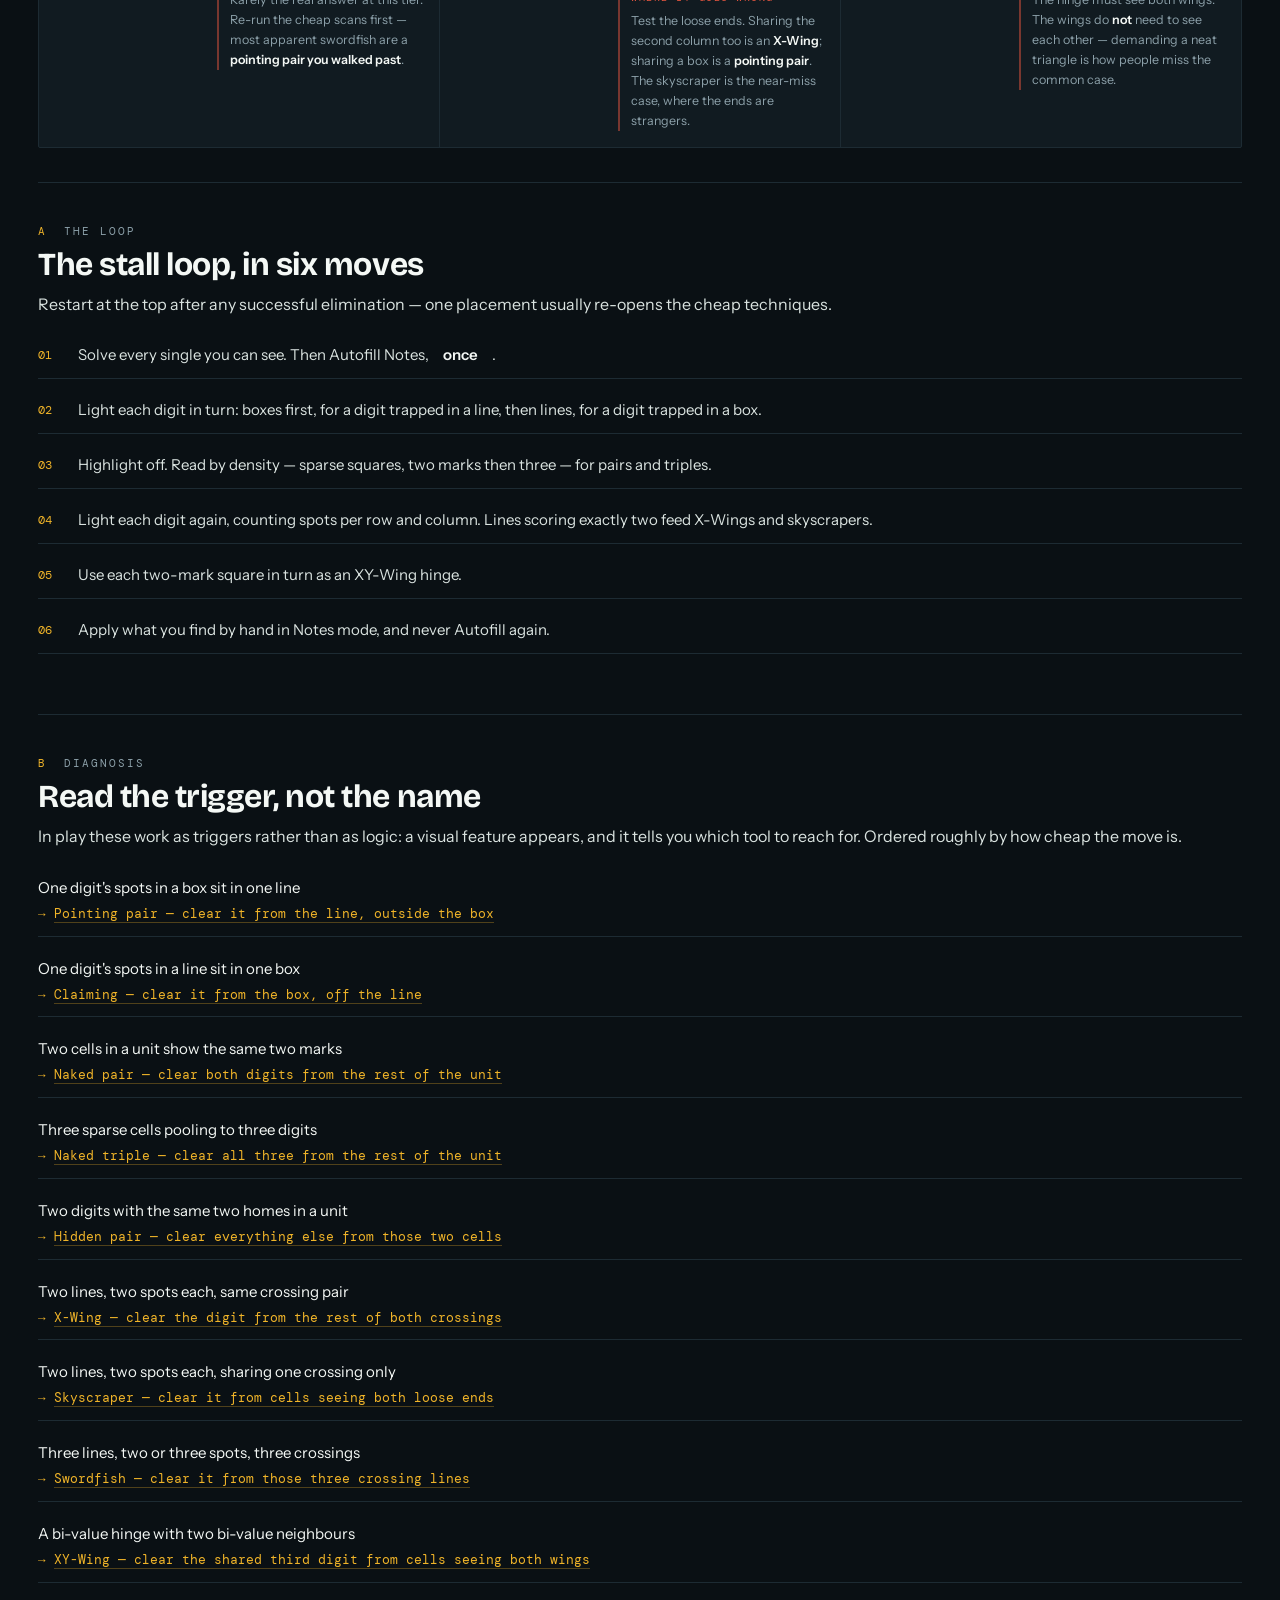
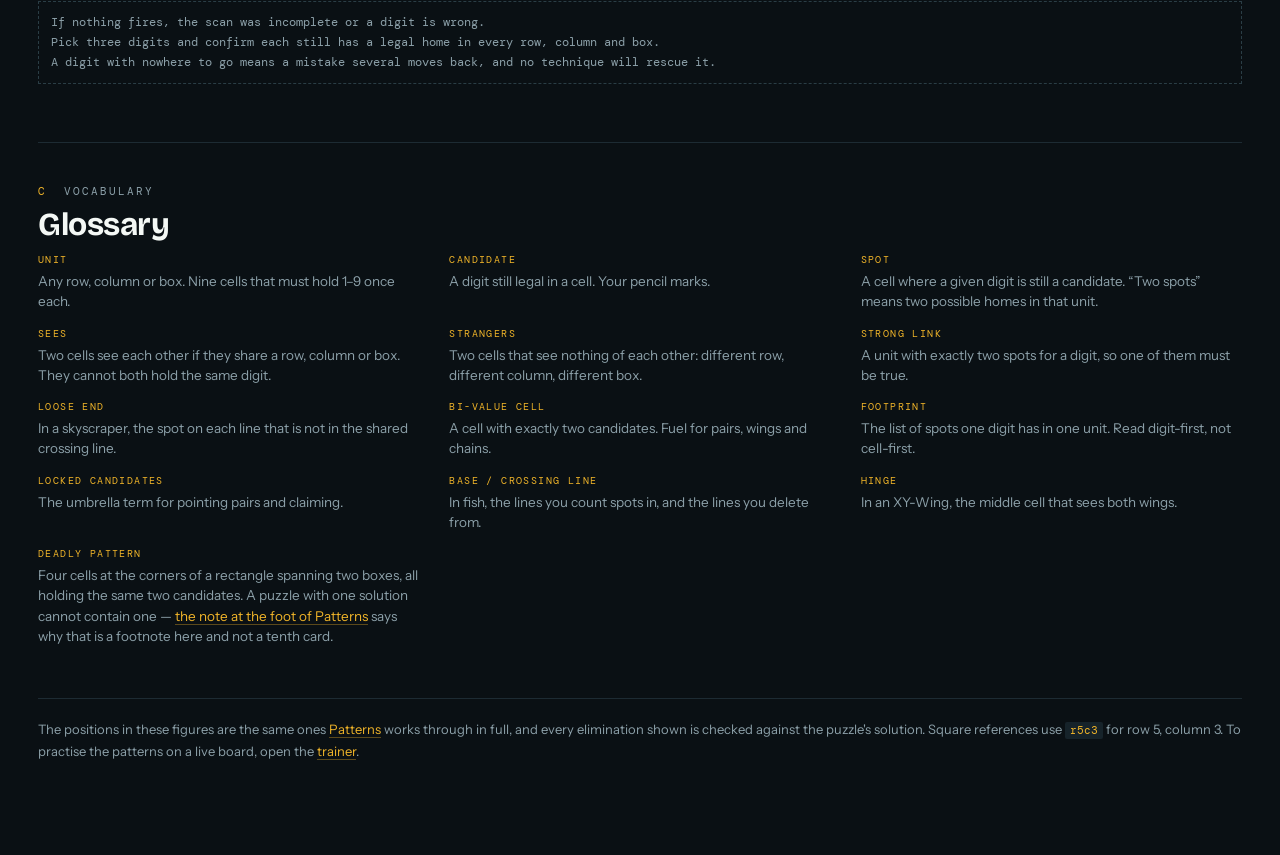
==== commit 0fb6ab05: "Uniqueness as a footnote, with a figure — not a tenth pattern You will meet the unique rectangle in " ====
--- a/cheatsheet.html
+++ b/cheatsheet.html
@@ -227,7 +227,7 @@
   <section class="block cribblock" id="glossary">
     <span class="eyebrow"><i>C</i> Vocabulary</span>
     <h2>Glossary</h2>
-    <dl class="gloss"><div><dt>Unit</dt><dd>Any row, column or box. Nine cells that must hold 1&ndash;9 once each.</dd></div><div><dt>Candidate</dt><dd>A digit still legal in a cell. Your pencil marks.</dd></div><div><dt>Spot</dt><dd>A cell where a given digit is still a candidate. &ldquo;Two spots&rdquo; means two possible homes in that unit.</dd></div><div><dt>Sees</dt><dd>Two cells see each other if they share a row, column or box. They cannot both hold the same digit.</dd></div><div><dt>Strangers</dt><dd>Two cells that see nothing of each other: different row, different column, different box.</dd></div><div><dt>Strong link</dt><dd>A unit with exactly two spots for a digit, so one of them must be true.</dd></div><div><dt>Loose end</dt><dd>In a skyscraper, the spot on each line that is not in the shared crossing line.</dd></div><div><dt>Bi-value cell</dt><dd>A cell with exactly two candidates. Fuel for pairs, wings and chains.</dd></div><div><dt>Footprint</dt><dd>The list of spots one digit has in one unit. Read digit-first, not cell-first.</dd></div><div><dt>Locked candidates</dt><dd>The umbrella term for pointing pairs and claiming.</dd></div><div><dt>Base / crossing line</dt><dd>In fish, the lines you count spots in, and the lines you delete from.</dd></div><div><dt>Hinge</dt><dd>In an XY-Wing, the middle cell that sees both wings.</dd></div></dl>
+    <dl class="gloss"><div><dt>Unit</dt><dd>Any row, column or box. Nine cells that must hold 1&ndash;9 once each.</dd></div><div><dt>Candidate</dt><dd>A digit still legal in a cell. Your pencil marks.</dd></div><div><dt>Spot</dt><dd>A cell where a given digit is still a candidate. &ldquo;Two spots&rdquo; means two possible homes in that unit.</dd></div><div><dt>Sees</dt><dd>Two cells see each other if they share a row, column or box. They cannot both hold the same digit.</dd></div><div><dt>Strangers</dt><dd>Two cells that see nothing of each other: different row, different column, different box.</dd></div><div><dt>Strong link</dt><dd>A unit with exactly two spots for a digit, so one of them must be true.</dd></div><div><dt>Loose end</dt><dd>In a skyscraper, the spot on each line that is not in the shared crossing line.</dd></div><div><dt>Bi-value cell</dt><dd>A cell with exactly two candidates. Fuel for pairs, wings and chains.</dd></div><div><dt>Footprint</dt><dd>The list of spots one digit has in one unit. Read digit-first, not cell-first.</dd></div><div><dt>Locked candidates</dt><dd>The umbrella term for pointing pairs and claiming.</dd></div><div><dt>Base / crossing line</dt><dd>In fish, the lines you count spots in, and the lines you delete from.</dd></div><div><dt>Hinge</dt><dd>In an XY-Wing, the middle cell that sees both wings.</dd></div><div><dt>Deadly pattern</dt><dd>Four cells at the corners of a rectangle spanning two boxes, all holding the same two candidates. A puzzle with one solution cannot contain one &mdash; <a href="index.html#uniqueness">the note at the foot of Patterns</a> says why that is a footnote here and not a tenth card.</dd></div></dl>
   </section>
 
   <footer>
--- a/assets/css/site.css
+++ b/assets/css/site.css
@@ -554,6 +554,35 @@
   }
   /* Board digits size off the board itself (see .boardwrap container-type), so
      the column can be any width without the numbers drifting. */
+}
+
+/* ---------- the uniqueness footnote on the lesson page ----------
+   Deliberately lighter than a .case: a cheat-sheet-sized figure beside two
+   paragraphs, inside a panel, so it reads as an aside to the nine rather than
+   a tenth of them. The .mini rules it borrows are in the cheat sheet block
+   below — this is the only place the two pages share a component. */
+.minicase{
+  display:grid;grid-template-columns:auto minmax(0,1fr);gap:0 18px;align-items:start;
+  background:var(--panel);border:1px solid #22343C;border-radius:2px;
+  padding:16px;margin:8px 0 18px;
+  scroll-margin-top:calc(var(--bar) + var(--nav) + 8px);
+}
+.mclabel{
+  display:block;font-family:var(--mono);font-size:10.5px;letter-spacing:.18em;
+  text-transform:uppercase;color:var(--amber);margin-bottom:7px;
+}
+.minicase p{font-size:14.5px;color:var(--mist);margin:0 0 11px}
+/* A size up from the cheat sheet's cells. There the figure competes with a
+   narrow card; here it sits in a 720px column of prose and 144px reads as a
+   thumbnail rather than a diagram. */
+.minicase .mini{grid-template-columns:repeat(9,20px);grid-template-rows:repeat(9,20px)}
+.minicase .mini i{font-size:9px}   /* 479 is three characters in a 20px cell */
+.minicase .figcap{max-width:184px}
+.minicase p:last-child{margin-bottom:0}
+.minicase .figcap{margin-bottom:0}
+@media (max-width:560px){
+  .minicase{grid-template-columns:minmax(0,1fr);gap:14px 0}
+  .minicase .figcap{max-width:100%}
 }
 
 /* ============================================================
@@ -680,6 +709,8 @@
   color:var(--amber);margin-bottom:3px;
 }
 .gloss dd{margin:0;color:var(--mist);line-height:1.5}
+.gloss dd a{color:var(--amber);text-decoration:none;border-bottom:1px solid rgba(240,180,41,.35)}
+.gloss dd a:hover{border-bottom-color:var(--amber)}
 @media (max-width:900px){.gloss{grid-template-columns:repeat(2,1fr)}}
 @media (max-width:560px){
   .gloss{grid-template-columns:1fr}
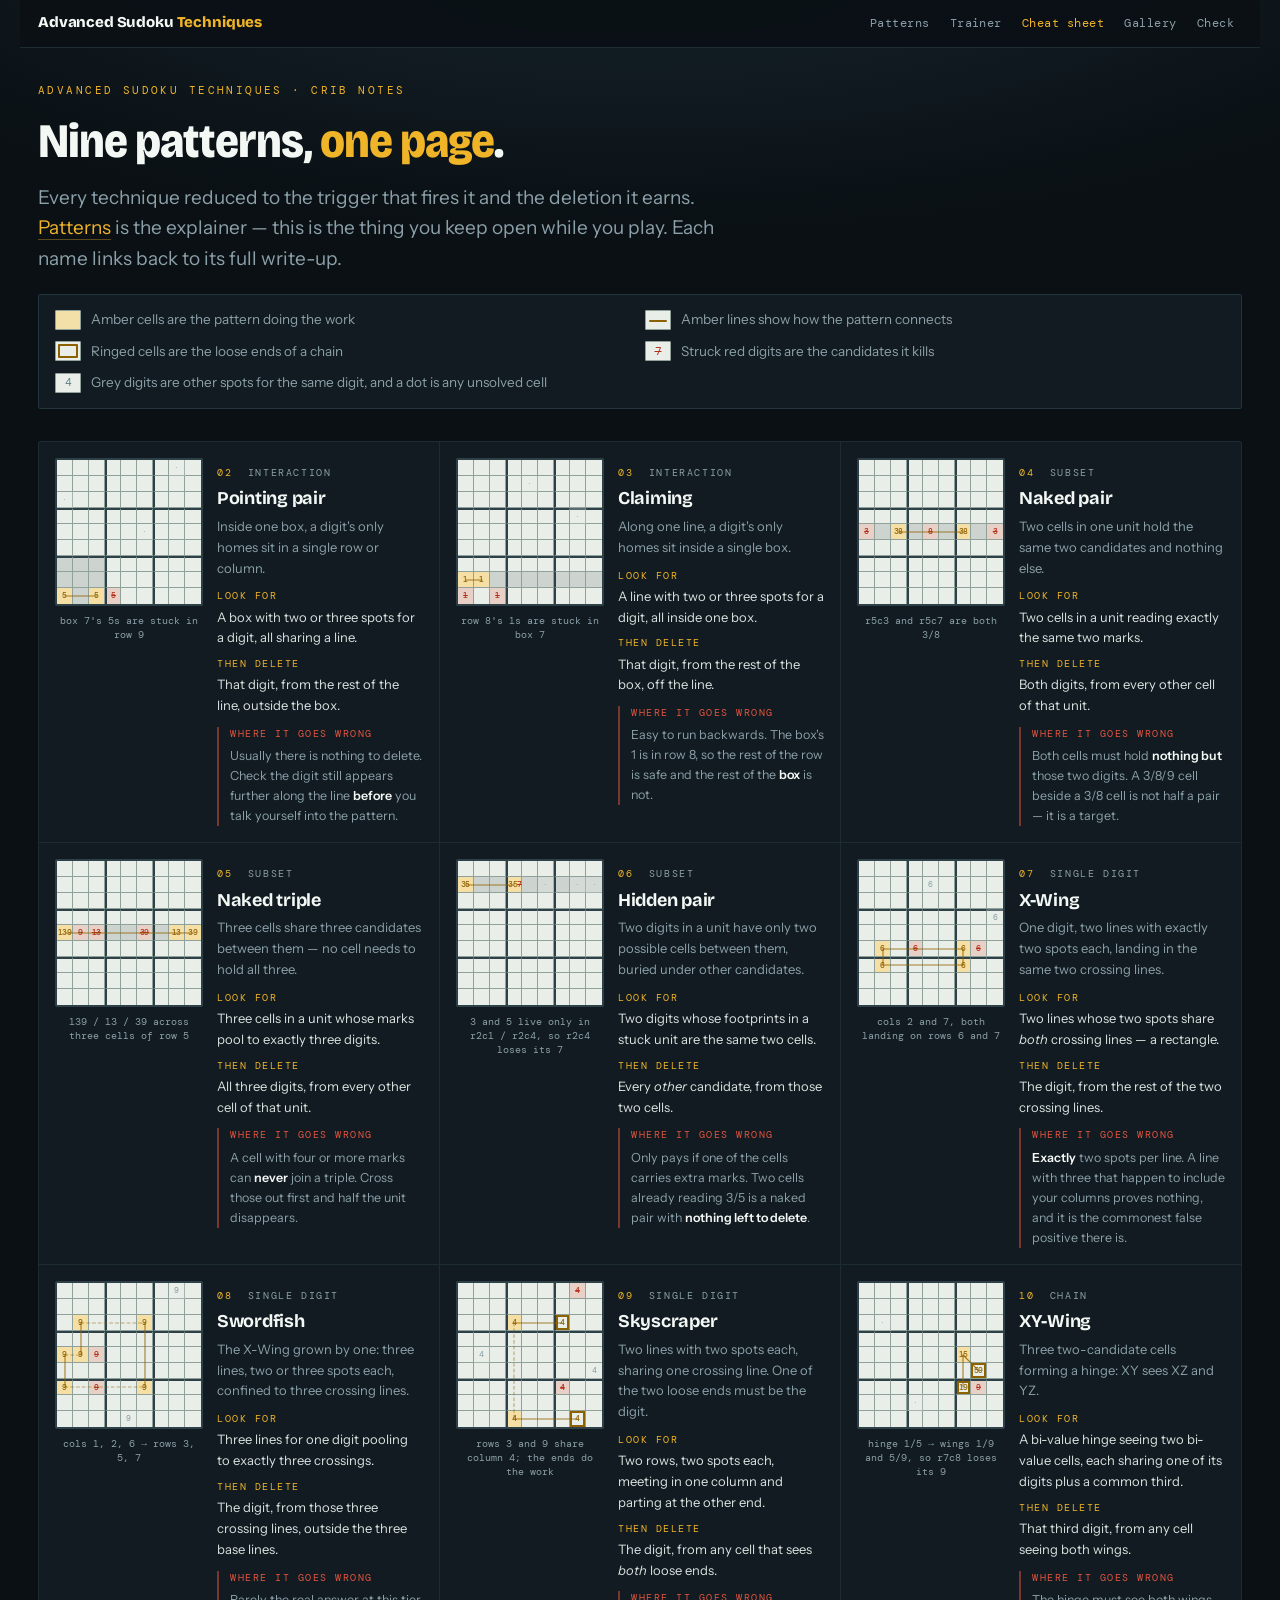
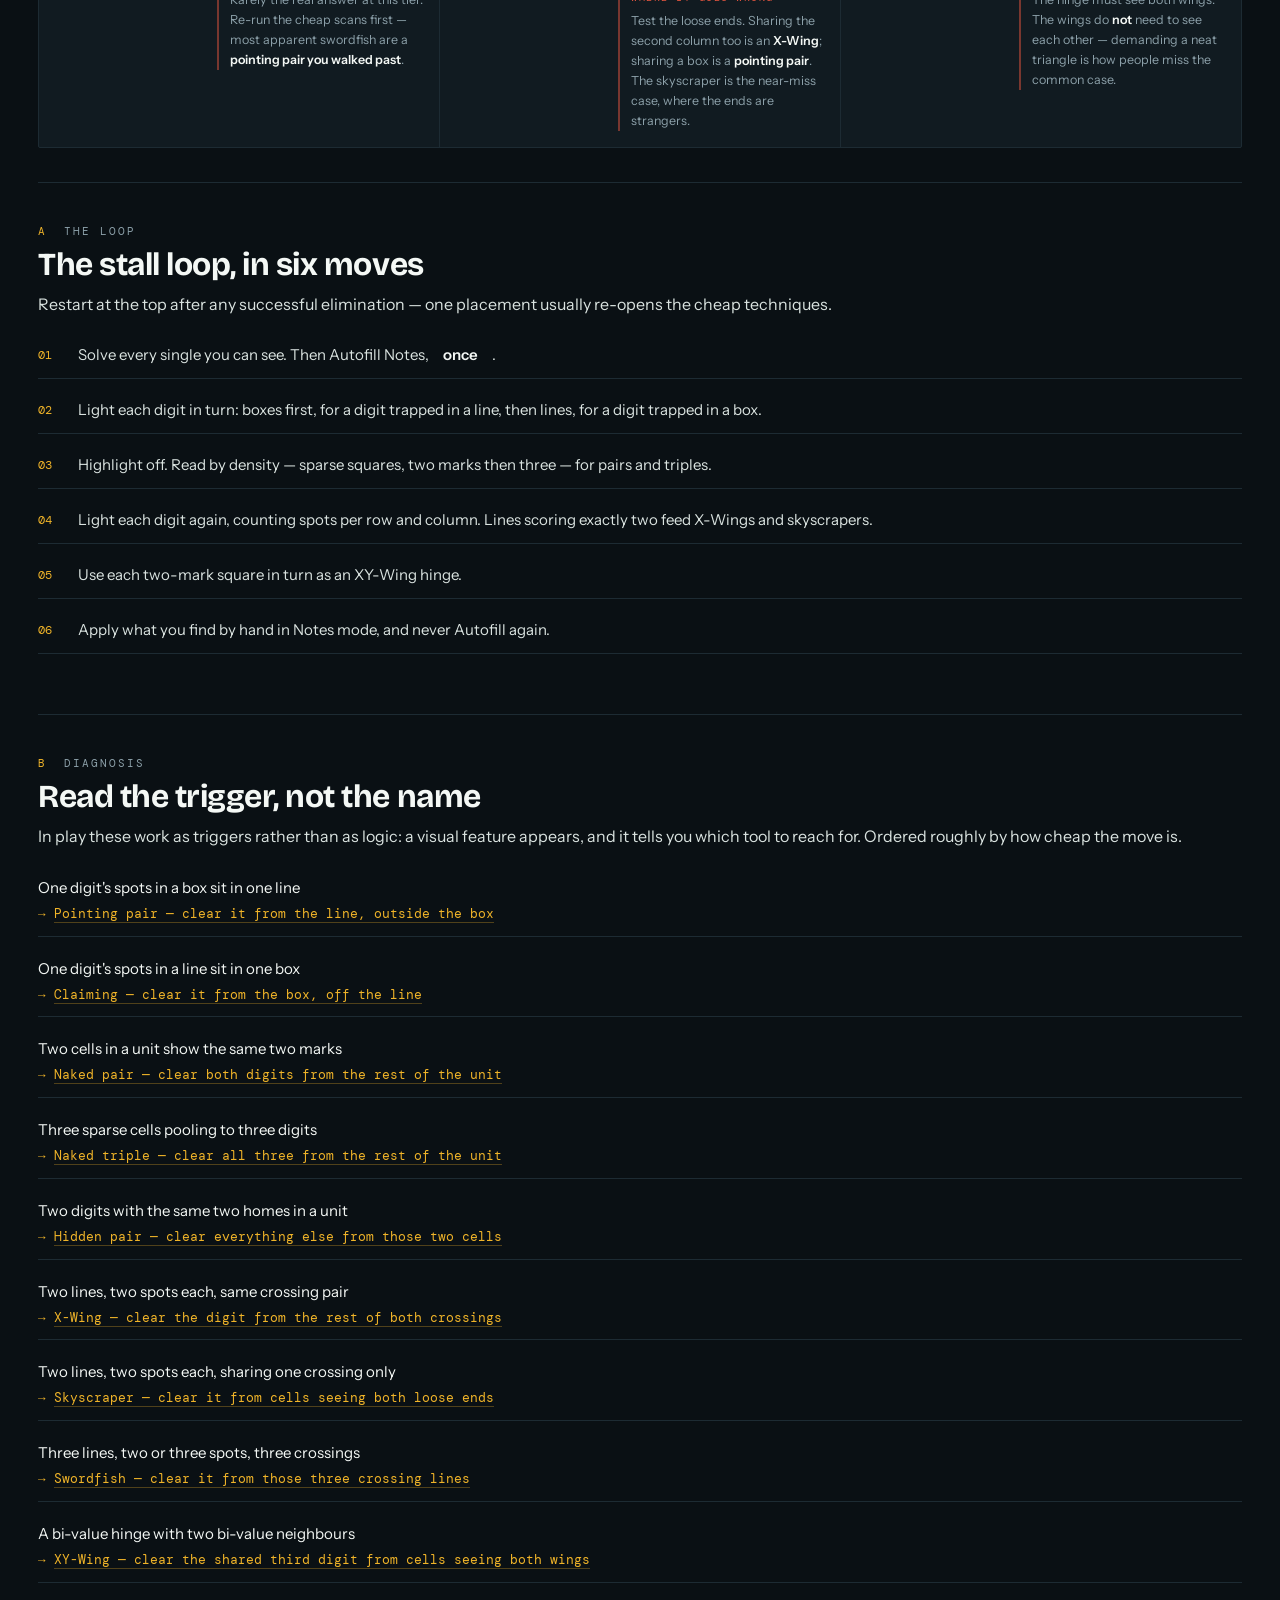
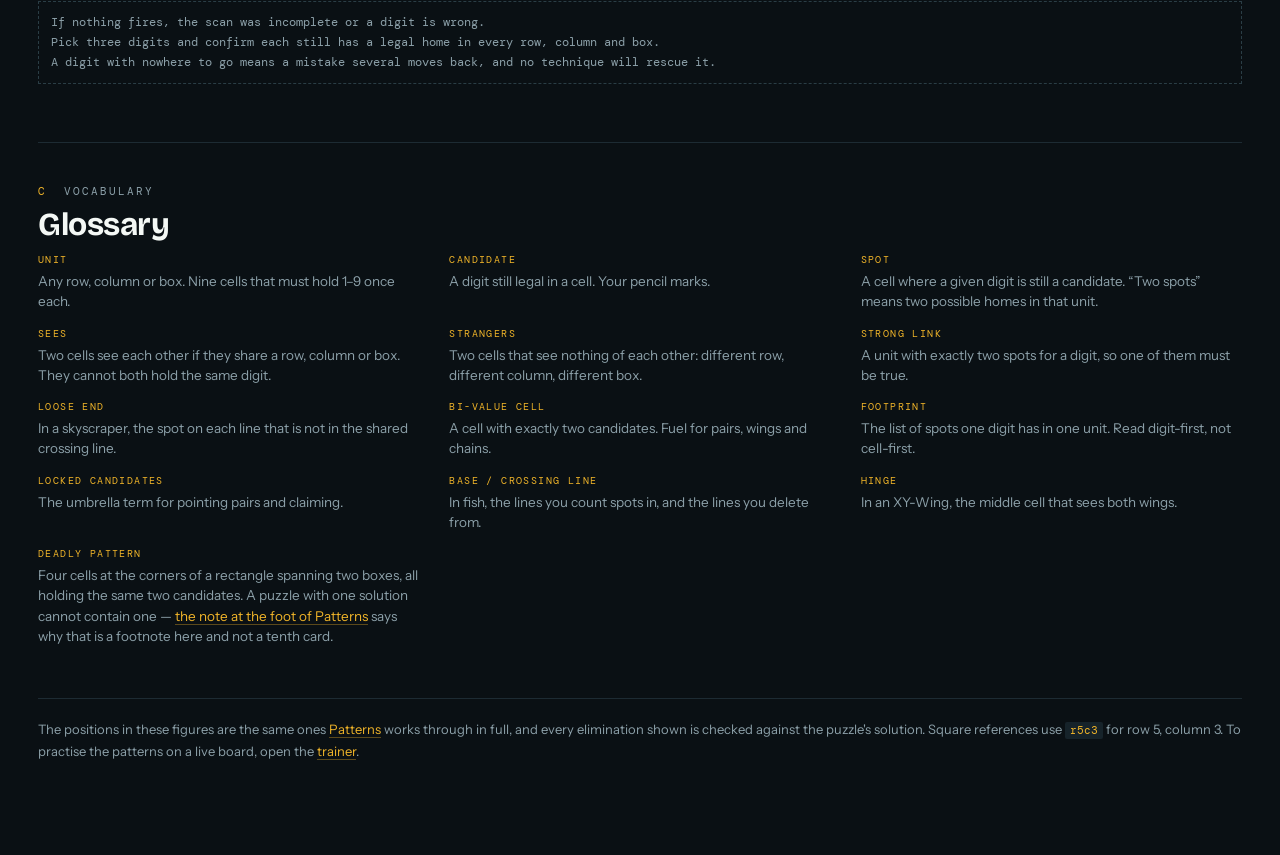
==== commit 6ab71e2d: "Two new pages: recognition, and a second opinion The reference draws each technique once, on a clean" ====
--- a/cheatsheet.html
+++ b/cheatsheet.html
@@ -28,6 +28,8 @@
       <a href="index.html">Patterns</a>
       <a href="trainer.html">Trainer</a>
       <a href="cheatsheet.html" aria-current="page">Cheat sheet</a>
+      <a href="gallery.html">Gallery</a>
+      <a href="check.html">Check</a>
     </nav>
   </div>
 
--- a/assets/css/site.css
+++ b/assets/css/site.css
@@ -3,7 +3,19 @@
   --panel:#111B21;
   --panel2:#16232A;
   --paper:#E9EEE8;
-  --rule:#AFBDB6;
+  /* Darker than it looks like it needs to be, and the reason is device pixels.
+     A 1px hairline only lands on a whole device pixel at 100% and 200% display
+     scaling. At 125% or 150% — Windows scaling, or browser zoom — it splits
+     across two and each gets about 60% of the ink, so the rule renders at ~207
+     luminance against 236 paper instead of 185. Three of the eight rules in
+     each direction do this at any given size, which reads as the grid losing a
+     line at random. Raising the floor is the half-measure that still applies
+     wherever a rule is a border — the figures on the patterns page, the minis
+     on the cheat sheet: at this value a halved rule carries more contrast than
+     the old solid one did. The trainer's board no longer needs it, because the
+     lines there are drawn rather than laid out and never split at all; see
+     .grid2. */
+  --rule:#8FA199;
   --rule-strong:#2E4048;
   --pencil:#61808C;
   --given:#0F1A1E;
@@ -250,6 +262,14 @@
 .sitebar nav{position:static;margin:0;padding:0;background:none;border:none;backdrop-filter:none;overflow:visible;display:flex;gap:4px;margin-left:auto}
 .sitebar nav a{border:none;padding:4px 8px;font-size:12px}
 .sitebar nav a[aria-current="page"]{color:var(--amber)}
+/* Five destinations, and a phone. The wordmark has already contracted to AST
+   by here; this is the rest of what a 360px bar needs to keep the row from
+   wrapping, which on a sticky bar costs the board 24px on every screen. */
+@media (max-width:430px){
+  .sitebar{gap:8px;padding:10px 12px}
+  .sitebar nav{gap:1px}
+  .sitebar nav a{padding:4px 5px;font-size:11px;letter-spacing:0}
+}
 
 /* ============================================================
    Trainer
@@ -273,39 +293,82 @@
   position:relative;aspect-ratio:1;width:100%;margin:0 0 14px;touch-action:manipulation;
   container-type:inline-size;
 }
+/* The grid is drawn as one SVG laid over the squares, not as borders on them,
+   and every line in it is marked shape-rendering:crispEdges.
+
+   A border is a band the browser paints wherever the layout says, and at 125%
+   or 150% scaling that place is half a device pixel out: the band splits over
+   two rows of pixels, each takes a share of the ink, and three of the eight
+   rules in each direction come out pale enough to read as absent. Darkening
+   the colour (which is why --rule is what it is) made the pale ones darker; it
+   could not stop the split. Neither can a gap in a coloured background —
+   measured at 125%, the same three rules land at 175 against 236 paper instead
+   of 155, because the squares either side of the gap are not snapped either.
+
+   crispEdges is the one thing that says do not antialias this: the line is
+   moved onto whole device pixels and drawn at full strength. Measured at 100%,
+   125% and 150%, on boards 459, 517.33 and 620.5px wide, all sixteen rules
+   come out at their exact colour every time.
+
+   vector-effect:non-scaling-stroke because the viewBox is 9x9 — one unit per
+   square, so a line sits at x=3 rather than at some pixel figure that changes
+   with the board — and without it the stroke would scale with the board too. */
+.grid2{position:absolute;inset:0;width:100%;height:100%;pointer-events:none;z-index:3}
+.grid2 line{stroke:var(--rule);stroke-width:1;shape-rendering:crispEdges;vector-effect:non-scaling-stroke}
+.grid2 line.box{stroke:var(--rule-strong);stroke-width:2}
 .board{
   display:grid;grid-template-columns:repeat(9,1fr);grid-template-rows:repeat(9,1fr);
+  position:relative;
   width:100%;height:100%;background:var(--paper);
   border:2px solid var(--rule-strong);border-radius:3px;overflow:hidden;
   user-select:none;-webkit-user-select:none;
 }
 .sq{
-  border-right:1px solid var(--rule);border-bottom:1px solid var(--rule);
   display:grid;place-items:center;position:relative;min-width:0;min-height:0;cursor:pointer;
   background:var(--paper);transition:background .12s ease;
 }
-.sq:nth-child(9n){border-right:none}
-.sq:nth-child(n+73){border-bottom:none}
-.sq.bl{border-left:2px solid var(--rule-strong)}
-.sq.bt{border-top:2px solid var(--rule-strong)}
 .sq.given{background:#DFE6DE}
 .sq.peer{background:#DDE4DD}
 .sq.given.peer{background:#D3DCD3}
-.sq.sel{background:#BFE3B4}
 .sq.hit{background:#CFEAC2}
-.sq.unit{background:rgba(46,64,72,.10)}
-.sq.given.unit{background:#D8E0D8}
+/* Level 2's tint — "look at this row" — and the one colour on the board a
+   person has to FIND rather than merely read. It used to be a grey at .10 over
+   a paper that is itself a grey-green, which composites to within a couple of
+   points of .given and .peer: a tint you can only see by knowing where it is,
+   which is the one thing it exists to tell you. Blue instead, and solid: it is
+   the only cool hue on a board whose other three states are green (selected),
+   amber (the pattern) and red (what dies), so it cannot be mistaken for any of
+   them, and it stays out of the amber the later levels paint on top of it. */
+.sq.unit{background:#C7D7E6}
+.sq.given.unit{background:#BFD1DE}
 .sq.pat{background:#F5DFA4}
 .sq.pat.given{background:#F5DFA4}
 .sq.pivot{box-shadow:inset 0 0 0 2px var(--amber-ink)}
 .sq.tgt{background:rgba(226,84,63,.22)}
 .sq:focus-visible{outline:2px solid var(--amber);outline-offset:-2px;z-index:2}
+/* Selection, which is now a set rather than a caret. A ring rather than a
+   fill, because the fills are all spoken for — blue unit, amber pattern, red
+   kill — and four green squares would read as four findings. Deep blue is the
+   one ink here already about you rather than about the puzzle (.sq.user .val
+   wears it for a digit you placed).
+
+   .last keeps the old green square for exactly one of them: the pen writes
+   into a single square, so the one it would write into has to be obvious. */
+.sq.sel{box-shadow:inset 0 0 0 3px #1D5B8C;z-index:1}
+.sq.sel.last{background:#BFE3B4}
+.sq.sel.last.given{background:#B6DBAB}
 
 /* The digit and the notes share one grid cell. Without this they are two grid
    items, so .sq lays them out as two rows — the digit centred in the taller
    upper row and the collapsed notes grid under it, which put every placed digit
    about 8px above the true centre of its square. */
 .sq > .val,.sq > .notes{grid-area:1/1}
+/* Above the connector overlay, for the same reason the coach's notes are: a
+   line drawn down a column runs through the middle of every digit in it, and a
+   1 is a vertical stroke the line erases outright. No fill behind it — a digit
+   is heavy enough to read as drawn over the line, and a fill would have to
+   match a square whose colour changes with the hint level. */
+.sq > .val{z-index:4}
 
 /* Second declaration wins where container queries are supported and is ignored
    where they are not, so the vw line stays as the fallback. */
@@ -323,19 +386,116 @@
   font-family:var(--mono);font-size:clamp(6px,2vw,11px);line-height:1;color:var(--pencil);
 }
 .notes{font-size:clamp(6px,2.1cqw,11px)}
-.nt{opacity:0}
+.nt{opacity:0;position:relative}
 .nt.on{opacity:.9}
 .nt.lit{
   opacity:1;color:#14532D;font-weight:500;background:#8FD48A;
   border-radius:2px;padding:0 2px;margin:-1px -1px;
 }
 .nt.patd{color:var(--amber-ink);font-weight:500;opacity:1}
-.nt.dead{color:var(--red-ink);text-decoration:line-through;opacity:1}
+/* The one note the coach is telling you to rub out, so it has to survive being
+   read at 9px on a tinted square. text-decoration:line-through drew a hairline
+   the same weight as the glyph's own strokes, at the same height as the
+   connector lines below — a horizontal scratch across 4, 5 and 6 that left you
+   guessing which of the three the coach meant. A drawn slash instead, at the
+   angle .sq.bad puts through a wrong digit, so a deletion looks like a deletion
+   wherever the board makes one.
+
+   The background here only has to beat the green .lit chip a focus digit wears:
+   the same note cannot be both the digit you are tracking and one that is
+   simply alive. The chip it actually paints comes from .sq.tgt .nt.dead below,
+   which is that square's own red — see the note there about cutting the line
+   rather than tinting the digit. */
+.nt.dead{
+  opacity:1;color:var(--red-ink);font-weight:600;text-decoration:none;
+  background:none;padding:0 2px;margin:-1px -1px;
+}
+/* Wider than the glyph on purpose. A slash that starts and stops inside the
+   digit reads as part of it — 6 with a bar through it is nearly an 8 at 11px —
+   so the ends have to show outside. */
+.nt.dead::after{
+  content:"";position:absolute;left:-2px;right:-2px;top:50%;
+  height:max(1.25px,.13em);background:var(--red);border-radius:1px;
+  transform:translateY(-50%) rotate(-38deg);
+}
+/* Your own two marks on a note. Violet for a highlight, because every other
+   colour on this board is already the coach talking: green is the focus digit,
+   amber the pattern, red what dies, blue the unit. This one is yours.
+
+   Colour only, no chip. The filled square is what says "this is the digit you
+   are hunting", and it has to stay scannable across eighty-one squares — put
+   one behind every highlight too and the two read as the same signal, so the
+   focus digit stops jumping out of the grid the moment you highlight anything.
+   A highlight you can pick out by hue alone; the focus digit you can pick out
+   without reading at all. */
+.nt.hi{opacity:1;color:#6435C9;font-weight:600;background:none;padding:0;margin:0}
+/* Except when the highlighted note IS the focus digit, which is the one time
+   the square belongs on it — in its own violet, so it still reads as yours. */
+.nt.hi.lit{
+  color:#2E1A55;background:#C6A9F0;
+  border-radius:2px;padding:0 2px;margin:-1px -1px;
+}
+/* Crossed off. A real elimination — the coach reads notes minus these — but
+   drawn rather than deleted, so it can be taken back by crossing it again.
+   Pencil-dark and struck, not red: red is what the coach is proposing to kill,
+   and this is what you have already decided. */
+/* Set back, but not so far back that you cannot tell which digit you struck —
+   the mark is only useful if you can read what it is a mark on. */
+.nt.xoff{opacity:.7;color:var(--pencil);font-weight:400}
+.nt.xoff::after{
+  content:"";position:absolute;left:-2px;right:-2px;top:50%;
+  height:max(1.25px,.13em);background:var(--pencil);border-radius:1px;
+  transform:translateY(-50%) rotate(-38deg);
+}
 .nt.miss{color:var(--red-ink);font-weight:700;opacity:1}
+/* The coach's own marks sit ABOVE the connectors, not under them.
+
+   A connector runs to the CENTRE of each square it joins, and the centre of a
+   square is exactly where the 5 of the pencil grid sits. Every other digit is
+   grazed by a line passing through; 5 is destroyed by one arriving. An X-Wing
+   on 5 lands all four ends on the four notes it was drawn to point at — and a
+   junction end cannot be pulled back the way a free end can, because corners
+   that do not meet are not a rectangle.
+
+   So the line gives way instead. This is the convention a map uses where a
+   label crosses a road: the road passes behind and the label survives. Only
+   the three marks the coach is actually pointing at are raised — raise every
+   note and the line is nibbled by three dozen pale digits it has nothing to
+   say about. */
+.nt.lit,.nt.patd,.nt.dead,.nt.hi,.nt.xoff{z-index:4}
+/* Raised is not enough on its own: without a fill the line shows through the
+   counter of a 6 or an 8 and the digit still reads as struck. The chip is the
+   colour of the square it sits on, exactly — a hole punched in the line rather
+   than a tile laid on top of it. .lit brings its own green and needs none. */
+/* :not(.lit) because a pattern square's own digit is usually the focus digit
+   too, and it wears both classes. .lit's green is already opaque and already
+   cuts the line — overriding it here would trade the most visible chip on the
+   board for amber text on an amber tile, which is the very thing this is
+   trying to fix. */
+.sq.pat .nt.patd:not(.lit){background:#F5DFA4;border-radius:2px;padding:0 2px;margin:-1px -1px}
+/* .sq.tgt beats .sq.pat on the square itself, so it has to beat it here too. A
+   hidden pair is both at once — its eliminations are inside its own cells —
+   and #E7CCC3 is what that red wash composites to over the paper. */
+.sq.tgt .nt.patd:not(.lit),.sq.tgt .nt.dead{
+  background:#E7CCC3;border-radius:2px;padding:0 2px;margin:-1px -1px;
+}
 .board.solo .nt.on:not(.solo){opacity:.13}
-.geo2{position:absolute;inset:0;width:100%;height:100%;pointer-events:none;z-index:3}
-.geo2 line{stroke:var(--amber-ink);stroke-width:.05;stroke-linecap:round;opacity:.9}
-.geo2 line.cross{stroke-dasharray:.15 .15;opacity:.55}
+.geo2{position:absolute;inset:0;width:100%;height:100%;pointer-events:none;z-index:4}
+/* Every connector runs through the centres of the squares it joins — which is
+   the middle row of the pencil marks, where 4, 5 and 6 live. At .05 of a cell
+   the ink was the same weight as those digits and merged with them. Heavier,
+   opaque, and drawn over a pale casing (.case, laid down first by trainer.js)
+   that lifts it off whatever the line crosses. */
+/* .044, down from .062. The weight was doing two jobs and now only does one:
+   it no longer has to survive being read against the digits it crosses, since
+   they paint over it. What is left is the job of being seen at all, and a
+   thinner line does that with less of the board under it. */
+.geo2 line{stroke:var(--amber-ink);stroke-width:.044;stroke-linecap:round;opacity:1}
+.geo2 line.cross{stroke-dasharray:.13 .13;opacity:.8}
+/* After .cross on purpose: the casing of a dashed line is dashed too, and it
+   takes that dasharray from the rule above. Same specificity, so source order
+   is what stops .cross repainting the casing amber. */
+.geo2 line.case{stroke:var(--paper);stroke-width:.11;opacity:.55}
 
 /* controls */
 
@@ -343,15 +503,69 @@
    height: four control rows against three key rows, which is why the buttons
    come out a little taller than they were. The row this replaced cost ~46px of
    vertical space, and .tplay's width below converts that straight into board. */
-.padrow{display:flex;justify-content:center;align-items:stretch;gap:10px;margin:0 0 8px}
+/* Marking pad, tools, pen pad. Wraps on a narrow screen, where three columns
+   would leave keys too small to hit: the two pads stay side by side and the
+   tools drop underneath as a 3x2 block. */
+.padrow{display:flex;justify-content:center;align-items:stretch;gap:10px;margin:0 0 8px;flex-wrap:wrap}
+/* A small basis that grows: the row has to fit inside the board's width, which
+   is 459px on a 900px-tall window and 620px on a tall one, so the pads take
+   whatever the tools column leaves rather than asking for a fixed size and
+   wrapping when they cannot have it. */
+.padside{display:flex;flex-direction:column;gap:5px;flex:1 1 140px;min-width:0}
+/* Which hand does what, said once above each pad rather than inferred from a
+   mode indicator somewhere else. */
+.padcap{
+  margin:0;font-family:var(--mono);font-size:9.5px;letter-spacing:.16em;
+  text-transform:uppercase;color:var(--mist);
+  display:flex;align-items:center;justify-content:center;gap:8px;min-height:17px;
+}
+/* Multi rides with the pad it matters most to rather than taking a slot in the
+   tools, where it was the one control that was not half of a pair and made the
+   column look crowded for it. Sized to the caption it sits beside: this is a
+   switch you set once and forget, not one of the things you are pressing. */
+/* Centring a line box is not the same as centring the letters in it, and at
+   this size the difference shows. The line box reserves descender depth that
+   an all-caps word never uses, so align-items:center leaves the glyphs high:
+   measured off a 4x screenshot, the ink sat 1.88px above the middle of a 16px
+   pill. The padding-top puts it back.
+
+   The value is measured, not derived — the shift per pixel of padding is not
+   the half you would expect, and .44em overshot to 1.12px low. Anything from
+   about .16em to .27em lands within an eighth of a pixel, because the result
+   snaps to device pixels; .22em sits in the middle of that band.
+
+   To re-measure: screenshot at dpr 4, find the amber blob, and compare the
+   vertical middle of the dark pixels against the middle of the blob.
+
+   The trailing letter-spacing is padded out on the right so the word looks
+   centred rather than nudged left by the space after its last letter. */
+.minitog{
+  font-family:var(--mono);font-size:8.5px;letter-spacing:.14em;text-transform:uppercase;
+  background:transparent;color:var(--mist);border:1px solid #2A3D45;
+  border-radius:9px;cursor:pointer;line-height:1;
+  display:inline-flex;align-items:center;justify-content:center;
+  height:16px;padding:.22em 6px 0 7px;
+}
+.minitog:hover{border-color:var(--amber-ink);color:var(--text)}
+.minitog[aria-pressed="true"]{
+  background:var(--amber);border-color:var(--amber);color:#1A1205;font-weight:500;
+}
+.minitog:focus-visible{outline:2px solid var(--amber);outline-offset:2px}
+/* Two columns of three, against the pad's three rows of keys — the tools row
+   and the key rows now line up exactly, where four tool rows against three key
+   rows never did. Pairs by kind, which is the whole point of the arrangement:
+   the two that take something back on the top row, the two that write notes for
+   you on the bottom, and the mode switch between them. */
 .tools{
-  flex:0 0 118px;display:grid;grid-template-rows:repeat(4,1fr);gap:6px;margin:0;
-}
-.tools .tbtn{padding:8px 6px;text-align:center}
-/* In the column the segmented pair has a full row to itself, so it splits it
-   rather than hugging its labels. */
-.tools .seg{display:flex}
-.tools .seg .tbtn{flex:1}
+  flex:0 0 150px;display:grid;
+  grid-template-columns:1fr 1fr;grid-template-rows:repeat(3,1fr);gap:6px;margin:0;
+}
+
+.tools .tbtn{padding:8px 3px;text-align:center;font-size:11px;letter-spacing:0}
+/* The basis is set by the longest label at this size — "Autoclear" is 9 mono
+   characters, and two of them plus the gap is what 150px buys. Every pixel here
+   comes straight out of the keypad beside it, which on a 390px phone is the
+   difference between a 62px key and a 67px one. */
 .tbtn{
   font-family:var(--mono);font-size:12px;letter-spacing:.04em;
   background:var(--panel);color:var(--text);border:1px solid #2A3D45;
@@ -361,9 +575,6 @@
 .tbtn:focus-visible{outline:2px solid var(--amber);outline-offset:2px}
 .tbtn[aria-pressed="true"]{background:var(--amber);color:#1A1205;border-color:var(--amber);font-weight:500}
 .tbtn:disabled{opacity:.35;cursor:default}
-.seg{display:inline-flex;border:1px solid #2A3D45;border-radius:2px;overflow:hidden}
-.seg .tbtn{border:none;border-radius:0}
-.seg .tbtn+.tbtn{border-left:1px solid #2A3D45}
 
 /* Three by three, the shape News+ uses, and not an arbitrary one: the notes
    inside a square are laid out on the same 3x3 with the same digit order, so
@@ -372,9 +583,13 @@
    would be 200px each. It shrinks below that basis when the tools column beside
    it leaves less: on a 390px phone that lands the keys at ~71px, still a
    comfortable thumb target. */
+/* No flex-basis. The pad now sits in a COLUMN flex container (.padside), where
+   a basis is a height — and with aspect-ratio on the keys a definite height
+   drives their width, which blew the 3 columns out to 85px inside a 145px pad.
+   Width comes from .padside, height follows the keys. */
 .pad{
   display:grid;grid-template-columns:repeat(3,1fr);gap:6px;
-  flex:0 1 282px;min-width:0;margin:0;
+  min-width:0;margin:0;
 }
 /* Scoped to .pad on purpose. `key` is not a unique name: index.html marks the
    decisive pencil mark in a figure as `.m.key`, and an unscoped `.key` rule
@@ -398,24 +613,37 @@
 .pad .key.done{opacity:.3}
 .pad .key.focused{background:#2E5A32;border-color:#8FD48A;color:#DFF3DC}
 
-/* Notes mode: the pad reports what is already pencilled into the selected
-   square, so pressing a digit reads as the toggle it actually is. It wears the
-   exact green a highlighted note wears on the board (.nt.lit) — the pad is
-   showing you the same thing the square is, and two colours for one fact read
-   as two facts. The dot carries the state without relying on hue. */
-.pad.notesmode .key{border-style:dashed}
-.pad .key.noted{
-  background:#8FD48A;border-color:#8FD48A;color:#14532D;
-  border-style:solid;font-weight:500;
-}
+/* The marking pad reads back the selection: a key is lit when every selected
+   square carrying that note already carries the mark, which is also exactly
+   when pressing it would take the mark off. It wears the colour the mark wears
+   on the board — the pad is showing you the same thing the square is, and two
+   colours for one fact read as two facts. The dot carries the state without
+   relying on hue. */
+.padmark .key{border-style:dashed}
+/* Each state wears what it wears on the board, or the pad is telling you a
+   different story from the square. Crossed off is the pencil grey and the
+   strike; highlighted is the violet. */
+.padmark .key.noted{
+  background:#9AACA3;border-color:#9AACA3;color:#1A2A24;
+  border-style:solid;font-weight:500;text-decoration:line-through;
+}
+.padmark.himode .key.noted{
+  background:#C6A9F0;border-color:#C6A9F0;color:#2E1A55;text-decoration:none;
+}
+/* In Erase both pads take something away rather than putting it on, so both
+   wear the same warning edge — the keys carry no state, because there is none
+   to read back when the press removes rather than toggles. */
+.pad.rubmode .key{border-style:solid;border-color:#5A3038;color:#E8B9AE}
+.pad.rubmode .key:hover{border-color:var(--red)}
+.pad.rubmode .key .left{color:#A2837C}
 .pad .key.noted::before{
   content:"";position:absolute;top:3px;right:3px;width:5px;height:5px;
-  border-radius:50%;background:#14532D;opacity:.55;
+  border-radius:50%;background:currentColor;opacity:.55;
 }
 .pad .key.noted.done{opacity:.45}
 /* The remaining-count is --mist against the dark keys; on the green one that
    is barely there. */
-.pad .key.noted .left{color:#14532D;opacity:.75}
+.pad .key.noted .left{color:currentColor;opacity:.75}
 .padlabel{
   font-family:var(--mono);font-size:10.5px;letter-spacing:.16em;text-transform:uppercase;
   color:var(--mist);margin:0 0 6px;text-align:center
@@ -424,6 +652,25 @@
 /* coach */
 .coach{border:1px solid #22343C;border-radius:2px;background:var(--panel);padding:14px 16px;margin:16px 0 0}
 .coachhead{display:flex;align-items:center;gap:10px;margin-bottom:10px;flex-wrap:wrap}
+/* The three panels below the coach are reference rather than play: you open
+   Import when you have a puzzle to type in, Drill when you want a different
+   position, Read the board when you want to check a reading. Collapsed they
+   cost a line each, which is what keeps the column from running well past the
+   board it is meant to sit beside. */
+details.coach > summary.coachhead{
+  cursor:pointer;margin-bottom:0;list-style:none;
+}
+details.coach > summary.coachhead::-webkit-details-marker{display:none}
+/* The marker is drawn rather than borrowed so it can sit at the end of the row
+   and match the mono heading beside it. */
+details.coach > summary.coachhead::after{
+  content:"+";margin-left:auto;font-family:var(--mono);font-size:13px;color:var(--mist);
+  line-height:1;padding:0 2px;
+}
+details.coach[open] > summary.coachhead{margin-bottom:10px}
+details.coach[open] > summary.coachhead::after{content:"\2212"}
+details.coach > summary.coachhead:hover::after{color:var(--amber)}
+details.coach > summary.coachhead:focus-visible{outline:2px solid var(--amber);outline-offset:3px}
 .coachhead h2{font-family:var(--mono);font-size:11px;letter-spacing:.18em;text-transform:uppercase;
   color:var(--amber);margin:0;font-weight:400}
 /* position:relative here, not on .chipwrap, is load-bearing: it makes .chips
@@ -465,7 +712,13 @@
   color:var(--mist);border-left:1px solid #2A3D45;
 }
 .coachrow{display:flex;gap:8px;flex-wrap:wrap}
+/* The hint controls, which sit above the ladder rather than below it so that
+   rewriting the paragraph cannot move them. See trainer.html. */
+.coachrow.lead{margin:0 0 12px}
 .note{font-size:13px;color:var(--mist);margin:10px 0 0}
+/* Panel prose links, which until the check page existed there were none of. */
+.coach .note a,.report a{color:var(--amber);text-decoration:none;border-bottom:1px solid rgba(240,180,41,.35)}
+.coach .note a:hover,.report a:hover{border-bottom-color:var(--amber)}
 .note.warn{color:var(--red)}
 .note.good{color:#8FD48A}
 
@@ -476,6 +729,61 @@
   font-family:var(--mono);font-size:12px;background:var(--panel2);color:var(--text);
   border:1px solid #2A3D45;border-radius:2px;padding:5px 7px;
 }
+/* Panels that come and go — the import section swaps between three sets of
+   controls. `hidden` needs the !important because .coachrow and .chips set
+   `display` themselves, and an author display beats the UA sheet's. */
+[hidden]{display:none !important}
+
+/* The inspector's answer. Three kinds of line — what you have got, what you
+   nearly had, and why nothing fits — and they have to be tellable apart at a
+   glance, because the difference between the first two is the whole point. */
+.report{margin:12px 0 0;display:grid;gap:9px}
+.report p{margin:0;font-size:13.5px;line-height:1.5;padding-left:11px;border-left:2px solid #2A3D45;color:var(--mist)}
+.report b{color:#F4F8F5;font-weight:500}
+.report .found{border-left-color:#8FD48A;color:var(--text)}
+.report .miss{border-left-color:var(--amber)}
+.report .none,.report .dim{border-left-color:#2A3D45}
+/* The reason, under the verdict that needed one. Same treatment as the
+   ladder's .def: reference rather than the next thing to do. */
+.report .why{display:block;margin-top:5px;font-size:12.5px;color:var(--mist)}
+
+/* import */
+/* Capture mode borrows the whole board as a typing surface, and the only thing
+   saying so is the board itself: amber rule, and the coach panel above it
+   replaced by the instructions. Cheap, and it cannot be missed. */
+.boardwrap.capturing .board{border-color:var(--amber-ink);box-shadow:0 0 0 3px rgba(240,180,41,.12)}
+/* Inspect mode says so the same way capture does, in the one place you are
+   certainly looking. Blue, not amber: this mode reads the board and that one
+   writes to it, and confusing the two costs you a puzzle. */
+.boardwrap.inspecting .board{border-color:#1D5B8C;box-shadow:0 0 0 3px rgba(29,91,140,.18)}
+.pastebox{margin:10px 0 0}
+/* Sized to what it holds rather than to the panel: a row of the grid is eleven
+   characters, and a grid floating in a full-width box stops looking like a
+   grid. The width is computed from that rather than set with `cols`, because
+   cols counts characters and knows nothing about the letter-spacing that makes
+   a grid readable — set it by cols and the box comes out slightly too narrow,
+   which is a horizontal scrollbar under nine lines that already fit.
+
+   Bigger type than the rest of the panel, because this is the one thing here
+   read a character at a time against a printed page. */
+.pastebox textarea{
+  --track:.14em;
+  width:calc(11 * (1ch + var(--track)) + 30px);
+  max-width:100%;box-sizing:border-box;resize:vertical;
+  font-family:var(--mono);font-size:15px;line-height:1.5;letter-spacing:var(--track);
+  background:var(--panel2);color:var(--text);border:1px solid #2A3D45;border-radius:2px;
+  padding:10px 12px;margin:0 0 8px;
+  white-space:pre;overflow-x:hidden;
+}
+.pastebox textarea::placeholder{letter-spacing:.04em;font-size:12.5px;line-height:1.55}
+.pastebox textarea:focus-visible{outline:2px solid var(--amber);outline-offset:1px}
+/* The saved list is chips, but each is a pair: the puzzle and its forget. They
+   share a border so the pair reads as one object rather than two chips that
+   happen to be adjacent. */
+.saved{display:inline-flex;border:1px solid #2A3D45;border-radius:2px;overflow:hidden}
+.saved .chip{border:none;border-radius:0}
+.saved .chip.x{border-left:1px solid #2A3D45;padding:5px 8px;opacity:.6}
+.saved .chip.x:hover{opacity:1;color:var(--red)}
 .done-banner{
   background:#14331A;border:1px solid #2E5A32;color:#CFEAC2;padding:12px 14px;
   border-radius:2px;margin:14px 0 0;font-size:14.5px;
@@ -511,11 +819,10 @@
   }
   .tside>.coach:first-child{margin-top:0}
 
-  /* A fingertip needs a ~90px key; a mouse pointer does not, and the pad is the
-     largest claim on the vertical budget after the board itself. Narrower and
-     squatter here buys back most of what the 3x3 shape costs the board — at
-     touch size the pad would be 290px tall, against 183px for this. */
-  .pad{flex-basis:216px}
+  /* A fingertip needs a ~90px key; a mouse pointer does not, and the pads are
+     the largest claim on the vertical budget after the board itself. Squatter
+     keys here buy back most of what two 3x3 pads cost. The width cap that used
+     to live beside this is gone: the pads take what the tools column leaves. */
   .pad .key{aspect-ratio:1.25;font-size:19px}
 
   /* The board is capped by viewport HEIGHT, not by the column, so that board +
@@ -729,12 +1036,193 @@
   .mini{grid-template-columns:repeat(9,20px);grid-template-rows:repeat(9,20px)}
   .mini i{font-size:10px}
 }
+/* Under about 560px the three columns put the keys below a thumb's width, so
+   the tools go under the two pads instead — as a plain wrapped row, since a
+   two-column grid at full width would leave two very wide buttons. */
+@media (max-width:560px){
+  .padrow{gap:8px}
+  .padside{flex:1 1 45%}
+  .tools{
+    order:3;flex:1 1 100%;display:flex;flex-wrap:wrap;justify-content:center;gap:6px;
+  }
+  /* Three to a row, all one width. Content-sized buttons in a wrapped bar are
+     conventional enough, but the whole point of the grid above is that these
+     six are interchangeable in weight, and six different widths says otherwise. */
+  .tools .tbtn{padding:9px 4px;font-size:12px;flex:1 1 calc((100% - 12px) / 3);min-width:0}
+}
+
 @media (max-width:400px){
   .crib{padding:0 10px 70px}
   .crib .sitebar{margin:0 -10px}
   .cards{grid-template-columns:1fr}
   .mini{grid-template-columns:repeat(9,17px);grid-template-rows:repeat(9,17px)}
   .mini i{font-size:9px}
+}
+
+/* ============================================================
+   Pattern check (check.html + assets/js/check.js)
+
+   Borrows the trainer's shell wholesale — same board, same pads, same two
+   columns — because it is the same board doing a different job, and a second
+   visual language for it would be a lie about that. What is new here is the
+   audit panel, whose whole design problem is one thing: a condition this page
+   CANNOT check must not look like one it checked and passed. So the three
+   states get three colours and three glyphs, and the amber `?` is the one the
+   eye lands on.
+   ============================================================ */
+.check .thead .look{max-width:70ch}
+/* These two say what the next press will act on, and they are long enough to
+   run off a phone if they insist on one line. */
+.check .tmeta .badge{white-space:normal}
+.check .padrow .tools{grid-template-rows:repeat(2,1fr);flex:0 0 190px}
+.check .flash{min-height:1.2em;text-align:center;font-size:12.5px}
+/* The pad is the only writing surface, so it takes the middle rather than
+   sitting off to one side of a pen pad that does not exist here. */
+.check .checkpad{justify-content:center}
+.check .chips{margin-bottom:12px}
+
+.sr{
+  position:absolute;width:1px;height:1px;padding:0;margin:-1px;overflow:hidden;
+  clip:rect(0 0 0 0);white-space:nowrap;border:0;
+}
+
+.report .verdict{font-size:15px;line-height:1.4;color:#F4F8F5;font-weight:500}
+.report .verdict.yes{border-left-color:#8FD48A}
+.report .verdict.no{border-left-color:var(--red)}
+.report .verdict.maybe{border-left-color:var(--amber)}
+.report .lands{border-left-color:#2A3D45;color:var(--text)}
+.report .rnote{border-left-color:#2A3D45;font-size:12.5px}
+
+/* One condition per line, and the glyph in its own column so a wrapped
+   sentence does not run back under it. */
+.conds,.condkey{list-style:none;margin:0;padding:0;display:grid;gap:7px}
+.conds li,.condkey li{
+  display:grid;grid-template-columns:16px minmax(0,1fr);gap:8px;
+  font-size:13px;line-height:1.45;color:var(--mist);
+}
+.conds li > span:first-child,.condkey li > span:first-child{
+  font-family:var(--mono);font-size:13px;line-height:1.35;text-align:center;
+}
+.conds li.ok > span:first-child,.condkey li.ok > span:first-child{color:#8FD48A}
+.conds li.bad,.condkey li.bad{color:var(--text)}
+.conds li.bad > span:first-child,.condkey li.bad > span:first-child{color:var(--red)}
+/* The one that matters. An unchecked condition is not a warning about the tool,
+   it is the next thing you have to do at the grid, so it reads at full
+   strength rather than as a footnote. */
+.conds li.assume,.condkey li.assume{color:var(--text)}
+.conds li.assume > span:first-child,.condkey li.assume > span:first-child{
+  color:var(--amber);font-weight:500;
+}
+.condkey{margin-top:10px}
+.condkey li{font-size:12.5px}
+
+/* ============================================================
+   Gallery (generated by tools/gallery.py)
+
+   Nine figures per technique, six of them the real thing, all of them cold
+   until you tap. Everything specific to this page is the COLD state: the
+   figures are drawn with the cheat sheet's classes already on them, and the
+   rules below take the colour back out until the answer is asked for. That
+   way the reveal is a class on an ancestor rather than a second rendering,
+   and there is only ever one figure in the file to be wrong.
+
+   The mini's cell size is a variable here because this page asks you to READ
+   the marks — four characters in a cell, not one — so its figures run larger
+   than the cheat sheet's and shrink in two steps rather than one.
+   ============================================================ */
+.gal{
+  --gcell:24px;--gfont:9.5px;
+  max-width:1240px;margin:0 auto;padding:0 18px 80px;
+}
+.galhero{padding:34px 0 24px;max-width:820px}
+.galhero h1{font-size:clamp(30px,8vw,48px)}
+.galhero .lede{margin-bottom:14px}
+.galhero .legend{margin-top:22px}
+.galnote{font-size:12.5px;color:var(--mist);margin:14px 0 0;max-width:70ch}
+.galnote code{font-family:var(--mono);font-size:11.5px;color:var(--text)}
+.swatch.f::after{content:"";position:absolute;inset:2px;border:2px solid var(--red-ink);border-radius:1px}
+
+/* Intro column and figures side by side while there is room for both. The
+   intro is what you re-read between rows — what the shape is, and the way it
+   lies to you — so it stays beside the nine rather than scrolling away above
+   them. */
+.galsec{
+  display:grid;grid-template-columns:minmax(240px,290px) minmax(0,1fr);
+  gap:18px 30px;align-items:start;
+  padding:26px 0 30px;border-top:1px solid #1D2B33;
+  scroll-margin-top:calc(var(--bar) + var(--nav) + 8px);
+}
+.galsec h2{font-family:var(--disp);font-weight:700;font-size:22px;line-height:1.1;margin:6px 0 8px}
+.galsec h2 a{color:#F4F8F5;text-decoration:none}
+.galsec h2 a:hover,.galsec h2 a:focus-visible{color:var(--amber)}
+.galsec .what{font-size:13.5px;color:var(--mist);margin:0 0 12px}
+.galsec .guard{margin-bottom:14px}
+.galall{margin-top:2px}
+.spots{display:grid;grid-template-columns:repeat(3,max-content);gap:18px 16px;justify-content:start}
+.spot{margin:0;display:flex;flex-direction:column;gap:6px}
+/* The whole figure is the control. A row of nine small `Show` buttons under
+   nine grids reads as chrome, and the thing you want to press is the picture
+   you are already looking at. */
+.spotbtn{
+  display:block;padding:0;border:1px solid transparent;border-radius:3px;
+  background:none;cursor:pointer;line-height:0;
+}
+.spotbtn:hover{border-color:#2A3D45}
+.spotbtn:focus-visible{outline:2px solid var(--amber);outline-offset:2px}
+.gal .mini{grid-template-columns:repeat(9,var(--gcell));grid-template-rows:repeat(9,var(--gcell))}
+.gal .mini i{font-size:var(--gfont)}
+/* A placed digit, which is part of the position rather than part of the
+   answer — so it keeps its ink in both states. */
+.mini i.p{background:#DFE6DE;color:var(--given);font-weight:600}
+/* An elimination inside a cell that survives: the cell keeps its other marks
+   and only the dying ones are struck, which is what a subset actually does to
+   its unit. .x, the cheat sheet's whole-cell strike, is still right for the
+   single-digit figures, where the cell shows nothing but that digit. */
+.mini i.xk{background:rgba(226,84,63,.20);color:var(--red-ink);font-weight:500}
+/* The mark that breaks a near miss. */
+.mini i.f{box-shadow:inset 0 0 0 2px var(--red-ink);color:var(--red-ink);font-weight:600}
+/* Sentences, not the cheat sheet's one-line labels, so they leave the mono
+   and take the reading face. The cold label keeps it — it is a tag, not a
+   sentence, and the change of face is the cue that the answer has arrived. */
+.gal .figcap{
+  max-width:calc(9 * var(--gcell));text-align:left;margin:0;min-height:4.8em;
+  font-family:var(--sans);font-size:12.5px;line-height:1.45;color:var(--mist);
+}
+.gal .figcap .cold{font-family:var(--mono);font-size:10.5px}
+.gal .figcap b{color:#F4F8F5}
+.figcap .warm.yes b{color:#8FD48A}
+.figcap .warm.no b{color:#E58C7A}
+.figcap .cold{color:var(--pencil)}
+
+/* Cold. Everything the answer would tell you, taken back out again. */
+.spot[data-state="hidden"] .warm{display:none}
+.spot[data-state="shown"] .cold{display:none}
+.spot[data-state="hidden"] .mini i.b,
+.spot[data-state="hidden"] .mini i.r,
+.spot[data-state="hidden"] .mini i.x,
+.spot[data-state="hidden"] .mini i.xk,
+.spot[data-state="hidden"] .mini i.f{
+  background:none;color:var(--pencil);font-weight:400;box-shadow:none;text-decoration:none;
+}
+.spot[data-state="hidden"] .mini i.tint{background:none}
+.spot[data-state="hidden"] .mini s{text-decoration:none;color:var(--pencil)}
+.spot[data-state="hidden"] .geo3{display:none}
+
+@media (max-width:1000px){
+  .galsec{grid-template-columns:minmax(0,1fr)}
+  .galsec .galintro{max-width:60ch}
+}
+@media (max-width:760px){.gal{--gcell:18px;--gfont:8px}}
+/* Two across rather than three: three 17px figures need 480px of row, and the
+   phone this page is read on has 390. */
+@media (max-width:560px){
+  .gal{--gcell:17px;--gfont:7.5px}
+  .spots{grid-template-columns:repeat(2,max-content);gap:16px 12px}
+  .gal .figcap{min-height:7em}
+}
+@media (max-width:400px){
+  .gal{padding:0 10px 70px;--gcell:16px;--gfont:7px}
+  .gal .sitebar{margin:0 -10px}
 }
 
 /* ---------------------------------------------------------------------------
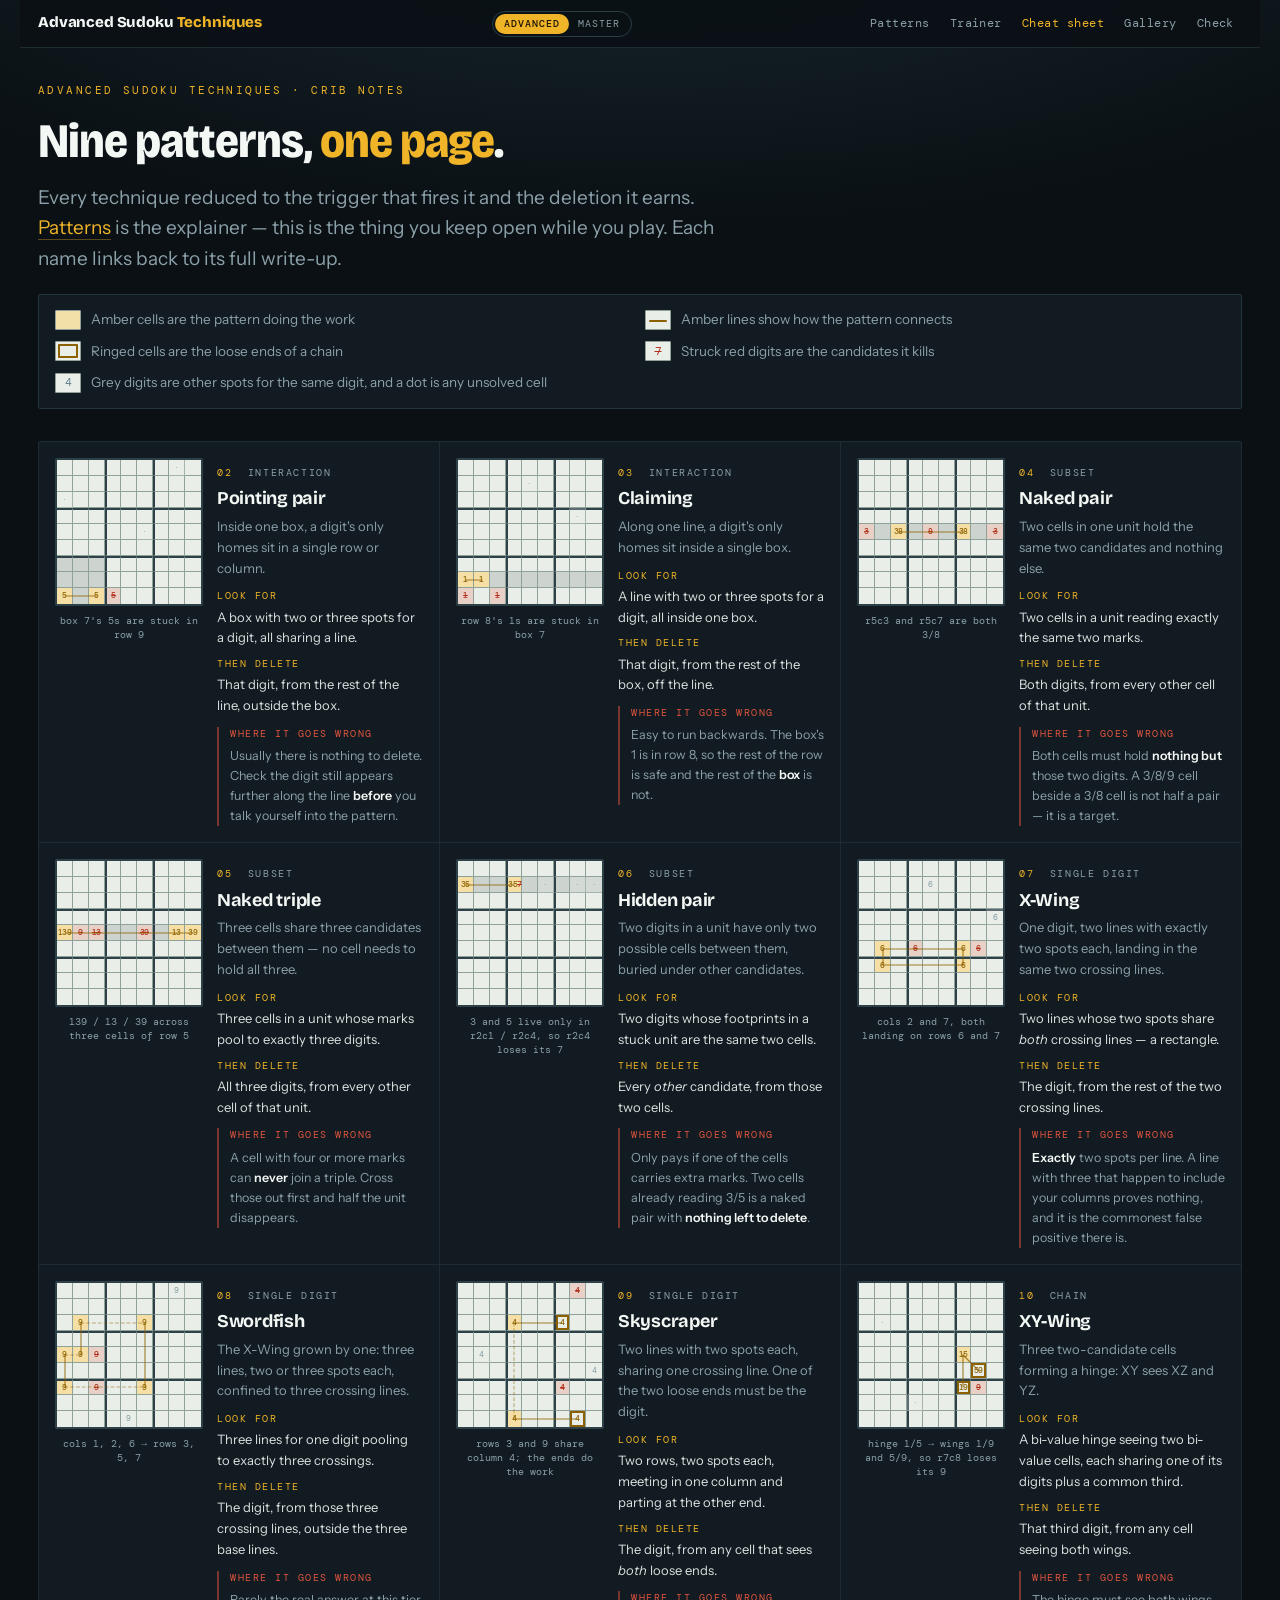
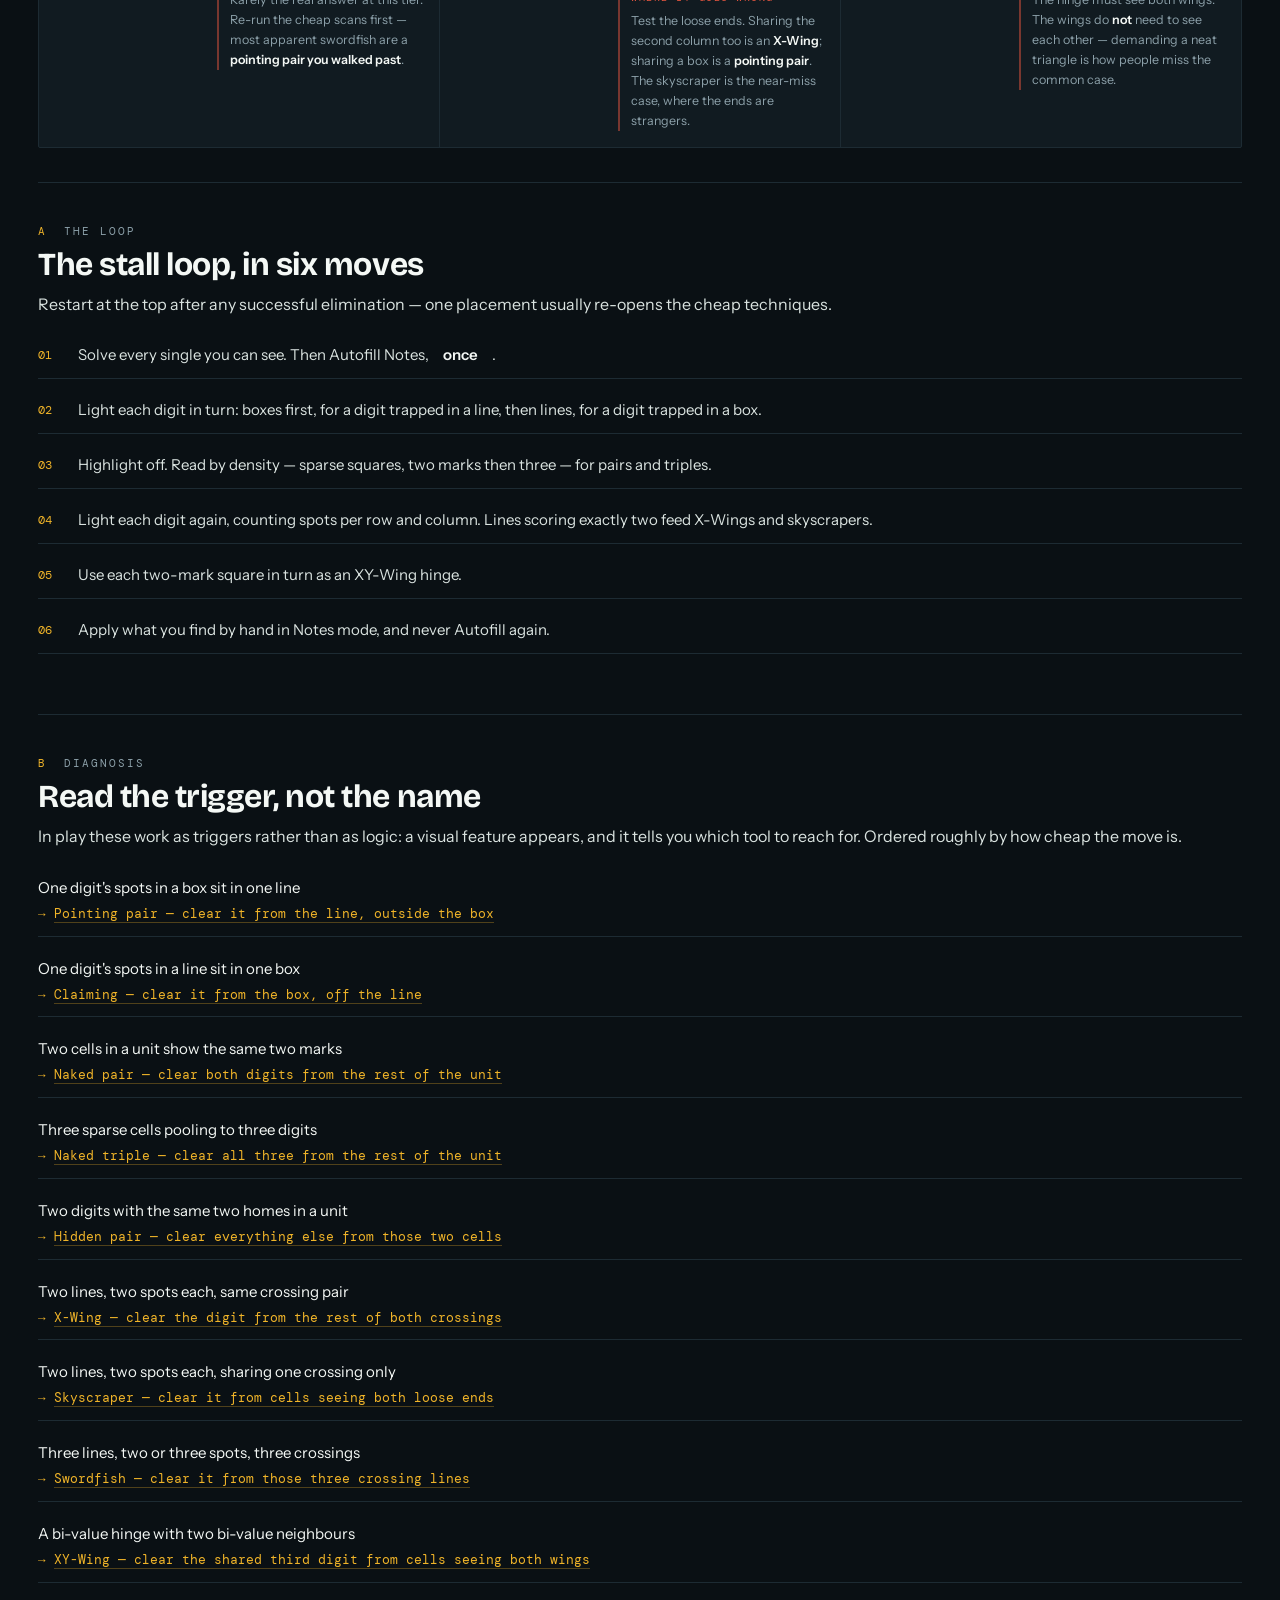
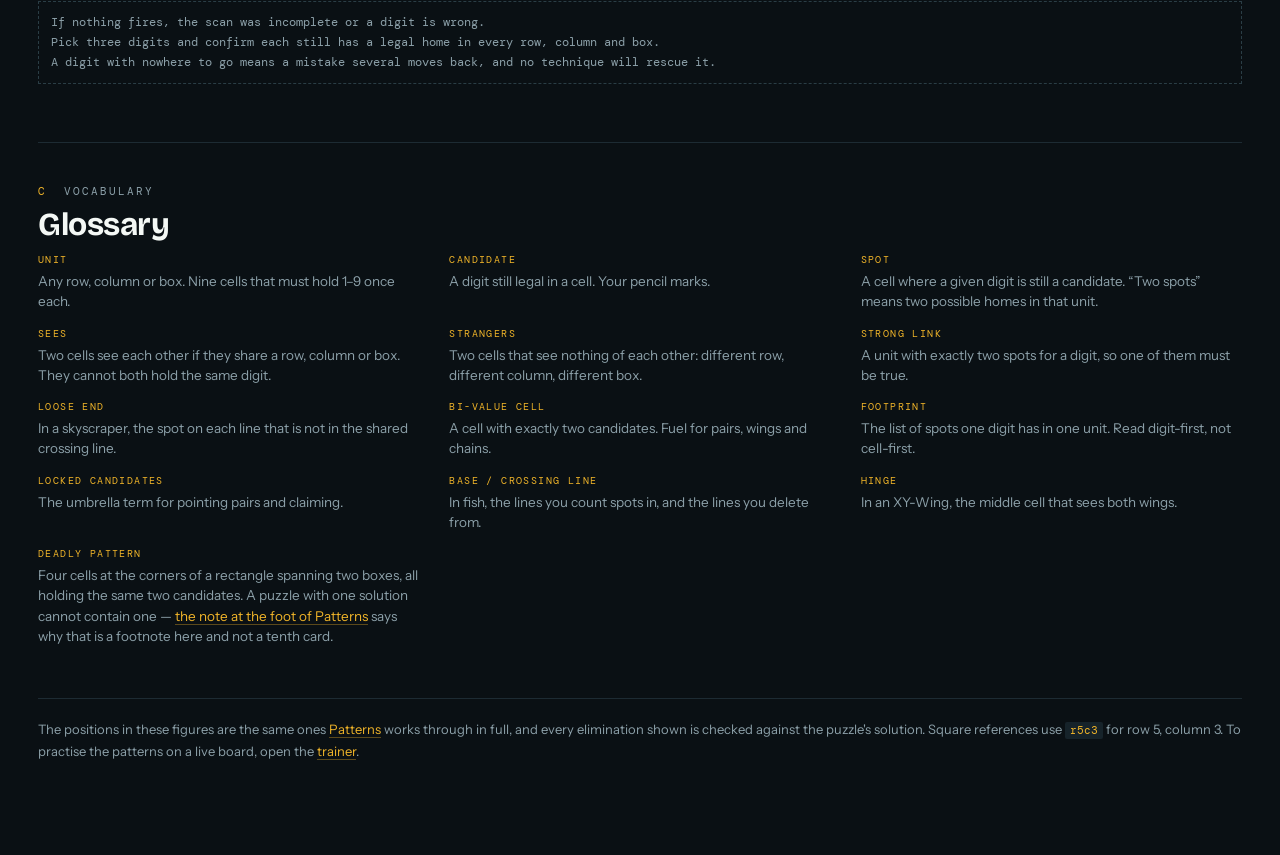
==== commit e0333473: "A second tier, and a switch in the bar to reach it The nine break the News+ challenging grid. Past t" ====
--- a/cheatsheet.html
+++ b/cheatsheet.html
@@ -19,17 +19,17 @@
 <meta name="apple-mobile-web-app-title" content="AST">
 <link rel="stylesheet" href="assets/css/site.css">
 </head>
-<body>
+<body data-page="cheatsheet" data-tier="advanced">
 <div class="crib">
 
   <div class="sitebar">
     <span class="mark"><span class="mark-long">Advanced Sudoku <em>Techniques</em></span><span class="mark-short">AST</span></span>
     <nav>
-      <a href="index.html">Patterns</a>
-      <a href="trainer.html">Trainer</a>
-      <a href="cheatsheet.html" aria-current="page">Cheat sheet</a>
-      <a href="gallery.html">Gallery</a>
-      <a href="check.html">Check</a>
+      <a data-page="patterns" href="index.html">Patterns</a>
+      <a data-page="trainer" href="trainer.html">Trainer</a>
+      <a data-page="cheatsheet" aria-current="page" href="cheatsheet.html">Cheat sheet</a>
+      <a data-page="gallery" href="gallery.html">Gallery</a>
+      <a data-page="check" href="check.html">Check</a>
     </nav>
   </div>
 
@@ -237,6 +237,7 @@
   </footer>
 
 </div>
+<script src="assets/js/tier.js"></script>
 <script src="assets/js/pwa.js" defer></script>
 </body>
 </html>
--- a/assets/css/site.css
+++ b/assets/css/site.css
@@ -262,14 +262,8 @@
 .sitebar nav{position:static;margin:0;padding:0;background:none;border:none;backdrop-filter:none;overflow:visible;display:flex;gap:4px;margin-left:auto}
 .sitebar nav a{border:none;padding:4px 8px;font-size:12px}
 .sitebar nav a[aria-current="page"]{color:var(--amber)}
-/* Five destinations, and a phone. The wordmark has already contracted to AST
-   by here; this is the rest of what a 360px bar needs to keep the row from
-   wrapping, which on a sticky bar costs the board 24px on every screen. */
-@media (max-width:430px){
-  .sitebar{gap:8px;padding:10px 12px}
-  .sitebar nav{gap:1px}
-  .sitebar nav a{padding:4px 5px;font-size:11px;letter-spacing:0}
-}
+/* How the bar copes with five destinations is a container question, not a
+   viewport one — see the tier switch block below, which owns both steps. */
 
 /* ============================================================
    Trainer
@@ -1117,6 +1111,128 @@
 .condkey li{font-size:12.5px}
 
 /* ============================================================
+   Master lessons (generated by tools/master_build.py)
+
+   The Advanced lesson page draws full-size 700px grids, because it is teaching
+   someone to read pencil marks at all. This one is for a reader who can
+   already read them, so its figures are the gallery's miniatures at the same
+   size, sitting beside the argument rather than above it: on this tier the
+   sentence that matters is the proof, not the picture.
+   ============================================================ */
+.mblock{--gcell:24px;--gfont:9.5px}
+/* The master crib's cards carry the same generated miniature as the lessons,
+   at the size the card column allows. */
+.mcard{--gcell:20px;--gfont:8.5px}
+/* Two columns rather than three. These cards carry a `Because` the Advanced
+   ones do not, and three narrow columns of an argument is a column of two-word
+   lines. */
+body[data-tier="master"] .cards{grid-template-columns:repeat(auto-fill,minmax(520px,1fr))}
+.mcard .figcap{font-family:var(--sans);font-size:11.5px;line-height:1.4;max-width:calc(9 * var(--gcell));text-align:left}
+.mcard .figcap b{color:#F4F8F5}
+.mcard .kv dd{margin-bottom:8px}
+.mwhat{font-size:17px;color:var(--text);margin:0 0 16px;max-width:60ch}
+.mrow{display:grid;grid-template-columns:max-content minmax(0,1fr);gap:16px 26px;align-items:start}
+.mfig{margin:0}
+.mfig .figcap{
+  max-width:calc(9 * var(--gcell));text-align:left;margin:8px 0 0;
+  font-family:var(--sans);font-size:12px;line-height:1.45;color:var(--mist);
+}
+.mfig .figcap b{color:#F4F8F5;font-weight:500}
+.mbody{min-width:0}
+.mbody .kv{margin:14px 0 0}
+.mwhy{margin:0;font-size:15px;line-height:1.65;color:var(--text)}
+/* The argument as it runs on the position beside it — the same sentence the
+   coach reads out at level 5, from the same detector. */
+.mcase{
+  margin:12px 0 0;padding-left:11px;border-left:2px solid #2E4048;
+  font-size:13px;line-height:1.55;color:var(--mist);
+}
+.mcase span{
+  display:block;font-family:var(--mono);font-size:9.5px;letter-spacing:.16em;
+  text-transform:uppercase;color:var(--mist);opacity:.75;margin-bottom:4px;
+}
+.mcost{margin:12px 0 0;font-size:13px;color:var(--mist);font-style:italic}
+@media (max-width:720px){
+  .mrow{grid-template-columns:minmax(0,1fr)}
+  .mblock{--gcell:20px;--gfont:8.5px}
+  .mfig{margin-inline:auto}
+}
+@media (max-width:400px){.mblock{--gcell:17px;--gfont:7.5px}}
+
+/* ---------- the tier switch (assets/js/tier.js) ----------
+   Two tiers, one site. The control sits beside the nav rather than inside it
+   because it does not take you anywhere by itself: it changes what the same
+   five destinations contain. Built by JS, so with scripts off the bar is the
+   Advanced site and nothing here applies. */
+.tierswitch{
+  display:flex;align-items:center;gap:0;margin-left:auto;
+  border:1px solid #2A3D45;border-radius:999px;padding:2px;
+}
+.tierswitch button{
+  font-family:var(--mono);font-size:10px;letter-spacing:.1em;text-transform:uppercase;
+  background:none;border:none;border-radius:999px;color:var(--mist);
+  padding:4px 9px;cursor:pointer;line-height:1.2;white-space:nowrap;
+}
+.tierswitch button:hover{color:var(--text)}
+.tierswitch button:focus-visible{outline:2px solid var(--amber);outline-offset:2px}
+.tierswitch button[aria-pressed="true"]{background:var(--amber);color:#1A1205;font-weight:500}
+/* Master is not a harder-looking Advanced; it is a different promise, and the
+   violet is the one ink on the site that is not already saying something about
+   a pattern on a board. */
+.tierswitch button[data-tier="master"][aria-pressed="true"]{background:#C6A9F0;color:#241243}
+/* Which form the switch takes is a question about the BAR, not the window: the
+   lesson pages run in a 720px column and the crib in a 1240px one, so the same
+   viewport has room for the pair on one and not on the other. A container
+   query asks the only question that matters — is there space here — and the
+   compact form is the default, so a browser without container queries gets the
+   one that always fits. */
+.sitebar{container-type:inline-size}
+.tierswitch button[data-tier]{display:none}
+.tierflip{display:inline-block}
+.tierflip span{opacity:.7;margin-right:2px}
+@container (min-width:700px){
+  .tierswitch button[data-tier]{display:inline-block}
+  .tierflip{display:none}
+}
+/* The lesson pages run their bar in a 720px column, which is five
+   destinations, a wordmark and the switch in 684px. It fits at these sizes and
+   wraps at the defaults — and a wrapped sticky bar is 30px stolen from every
+   screen of every page. */
+@container (max-width:820px){
+  .sitebar{gap:10px}
+  .sitebar nav{gap:1px}
+  .sitebar nav a{padding:4px 6px;font-size:11.5px;letter-spacing:0}
+}
+/* A phone cannot hold a wordmark, a tier switch and five destinations on one
+   line at any size worth reading, and a wrapped sticky bar costs the board
+   28px on every screen of every puzzle. So the nav goes back to one scrolling
+   line, the way the technique nav does at this width — a swipe reaches the far
+   end, and the right edge fades so it is clear there is one. */
+@container (max-width:520px){
+  .sitebar{gap:8px;padding:10px 12px}
+  .sitebar nav{
+    flex:1 1 auto;min-width:0;flex-wrap:nowrap;overflow-x:auto;
+    scrollbar-width:none;
+    -webkit-mask-image:linear-gradient(to right,#000 calc(100% - 20px),transparent);
+    mask-image:linear-gradient(to right,#000 calc(100% - 20px),transparent);
+  }
+  .sitebar nav::-webkit-scrollbar{display:none}
+  .sitebar nav a{padding:4px 5px;font-size:11px}
+  .tierflip{padding:4px 7px;font-size:9.5px}
+}
+/* The site bar in Master, so you can tell at a glance which set of detectors
+   is reading your board. One hairline, not a repaint: the board below it is
+   the same board. */
+body[data-tier="master"] .sitebar{border-bottom-color:#4A3A6B}
+body[data-tier="master"] .sitebar .mark em{color:#C6A9F0}
+
+/* A master finding in the coach, and the drill chips for one. Same shape as
+   .adv, other end of the spectrum. */
+.chip.mst{border-color:#3D2F5C;color:#C6A9F0}
+.chip.mst:hover{border-color:#C6A9F0;color:#DCC8FA}
+.chip.mst[aria-pressed="true"]{background:#C6A9F0;color:#241243;border-color:#C6A9F0;font-weight:500}
+
+/* ============================================================
    Gallery (generated by tools/gallery.py)
 
    Nine figures per technique, six of them the real thing, all of them cold
@@ -1147,8 +1263,8 @@
    lies to you — so it stays beside the nine rather than scrolling away above
    them. */
 .galsec{
-  display:grid;grid-template-columns:minmax(240px,290px) minmax(0,1fr);
-  gap:18px 30px;align-items:start;
+  display:grid;grid-template-columns:minmax(240px,290px) max-content;
+  gap:18px 30px;align-items:start;justify-content:center;
   padding:26px 0 30px;border-top:1px solid #1D2B33;
   scroll-margin-top:calc(var(--bar) + var(--nav) + 8px);
 }
@@ -1158,7 +1274,12 @@
 .galsec .what{font-size:13.5px;color:var(--mist);margin:0 0 12px}
 .galsec .guard{margin-bottom:14px}
 .galall{margin-top:2px}
-.spots{display:grid;grid-template-columns:repeat(3,max-content);gap:18px 16px;justify-content:start}
+/* max-content on the figures column above, and centred here, so the pair of
+   them is one centred block rather than a left-hugging one with 240px of dead
+   page beside it. The nine are a fixed pixel width -- nine cells of --gcell,
+   three across -- so the track can be sized to them exactly and the slack
+   split evenly either side of the whole section. */
+.spots{display:grid;grid-template-columns:repeat(3,max-content);gap:18px 16px;justify-content:center}
 .spot{margin:0;display:flex;flex-direction:column;gap:6px}
 /* The whole figure is the control. A row of nine small `Show` buttons under
    nine grids reads as chrome, and the thing you want to press is the picture
@@ -1169,8 +1290,8 @@
 }
 .spotbtn:hover{border-color:#2A3D45}
 .spotbtn:focus-visible{outline:2px solid var(--amber);outline-offset:2px}
-.gal .mini{grid-template-columns:repeat(9,var(--gcell));grid-template-rows:repeat(9,var(--gcell))}
-.gal .mini i{font-size:var(--gfont)}
+.gal .mini,.mfig .mini,.mcard .mini{grid-template-columns:repeat(9,var(--gcell));grid-template-rows:repeat(9,var(--gcell))}
+.gal .mini i,.mfig .mini i,.mcard .mini i{font-size:var(--gfont)}
 /* A placed digit, which is part of the position rather than part of the
    answer — so it keeps its ink in both states. */
 .mini i.p{background:#DFE6DE;color:var(--given);font-weight:600}
@@ -1207,6 +1328,11 @@
 .spot[data-state="hidden"] .mini i.tint{background:none}
 .spot[data-state="hidden"] .mini s{text-decoration:none;color:var(--pencil)}
 .spot[data-state="hidden"] .geo3{display:none}
+/* The one section of the master gallery with no figures: BUG+1, which is a
+   claim about every square at once and has nothing to recognise. */
+.galnone{display:block;max-width:60ch;color:var(--mist);font-size:13.5px;line-height:1.6}
+.galnone p{margin:0}
+.galnone a{color:var(--amber);text-decoration:none;border-bottom:1px solid rgba(240,180,41,.35)}
 
 @media (max-width:1000px){
   .galsec{grid-template-columns:minmax(0,1fr)}
@@ -1222,7 +1348,11 @@
 }
 @media (max-width:400px){
   .gal{padding:0 10px 70px;--gcell:16px;--gfont:7px}
-  .gal .sitebar{margin:0 -10px}
+  /* Both bars are pulled out to the shell's edge by a negative margin sized to
+     the shell's padding, so when that padding shrinks they have to shrink with
+     it — otherwise the page is 8px wider than the phone. */
+  .gal .sitebar,.gal nav[aria-label="Techniques"]{margin-inline:-10px}
+  .gal nav[aria-label="Techniques"]{padding-inline:10px}
 }
 
 /* ---------------------------------------------------------------------------
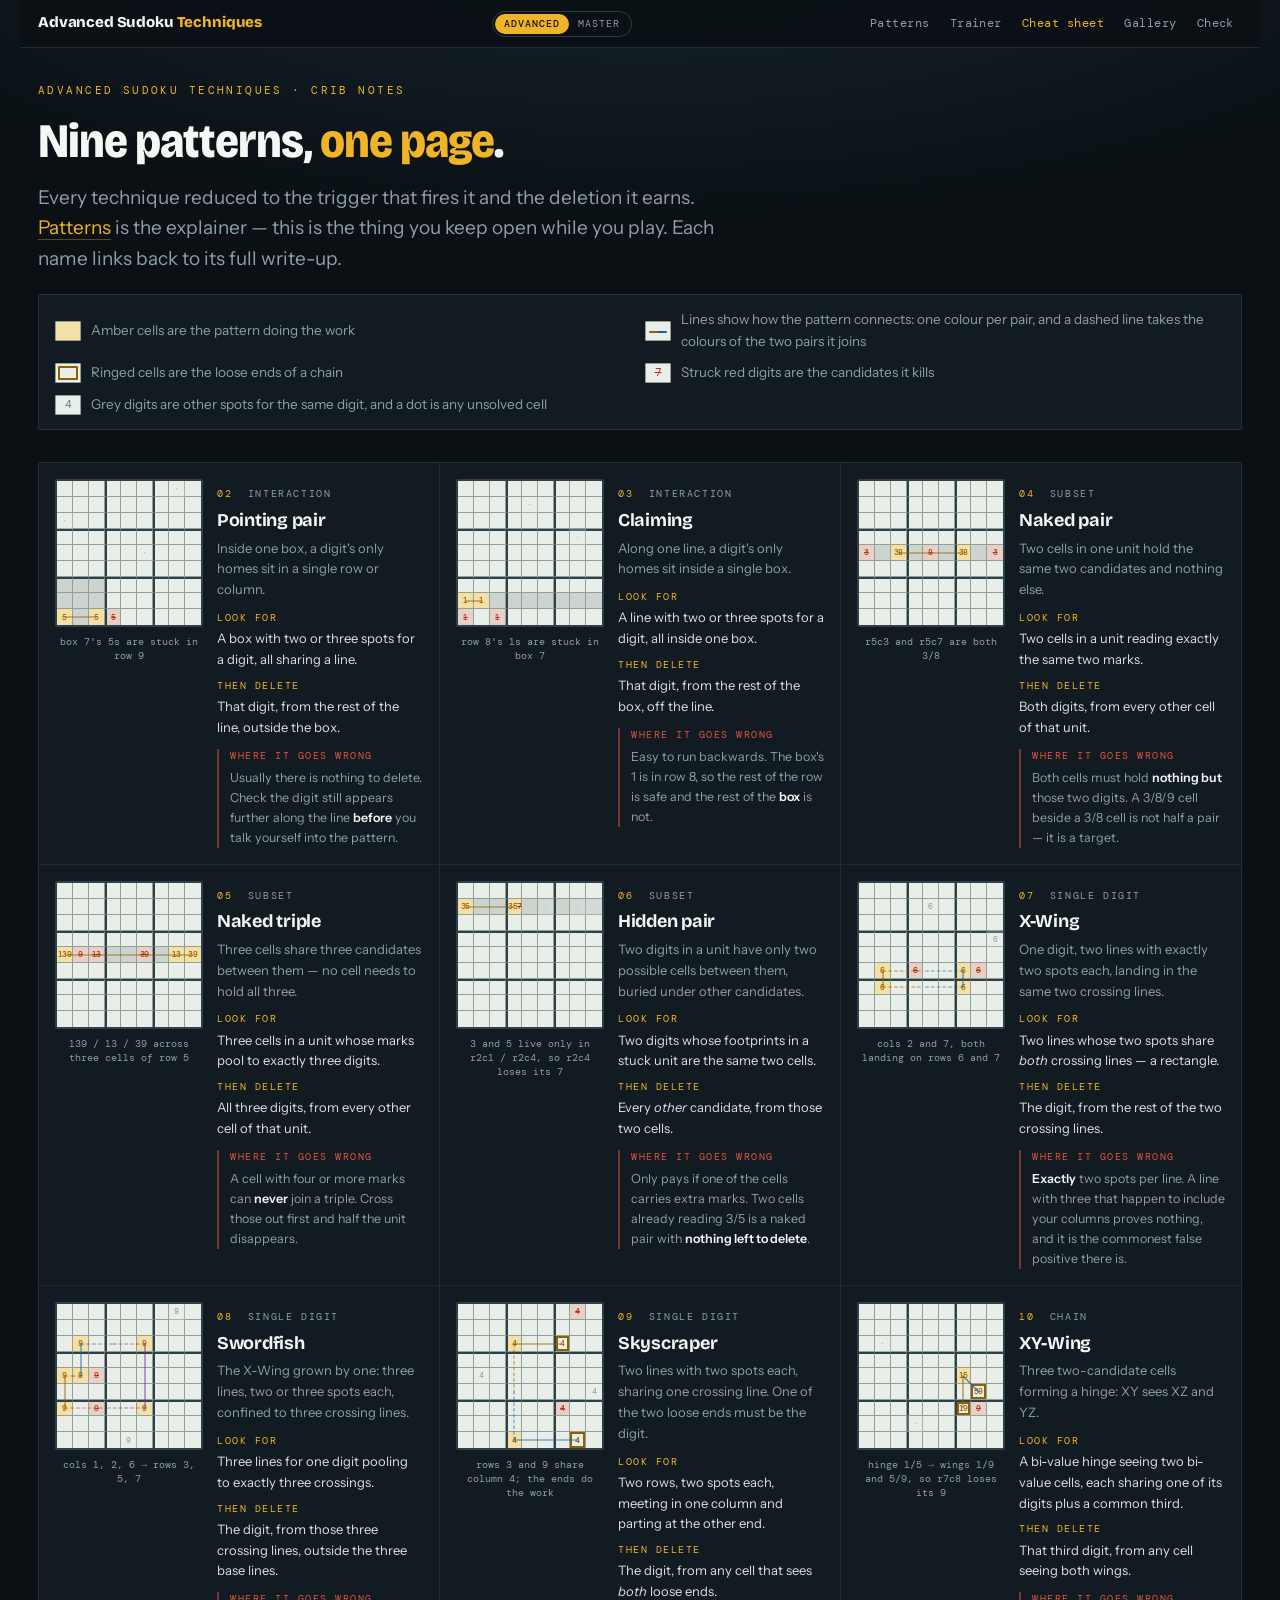
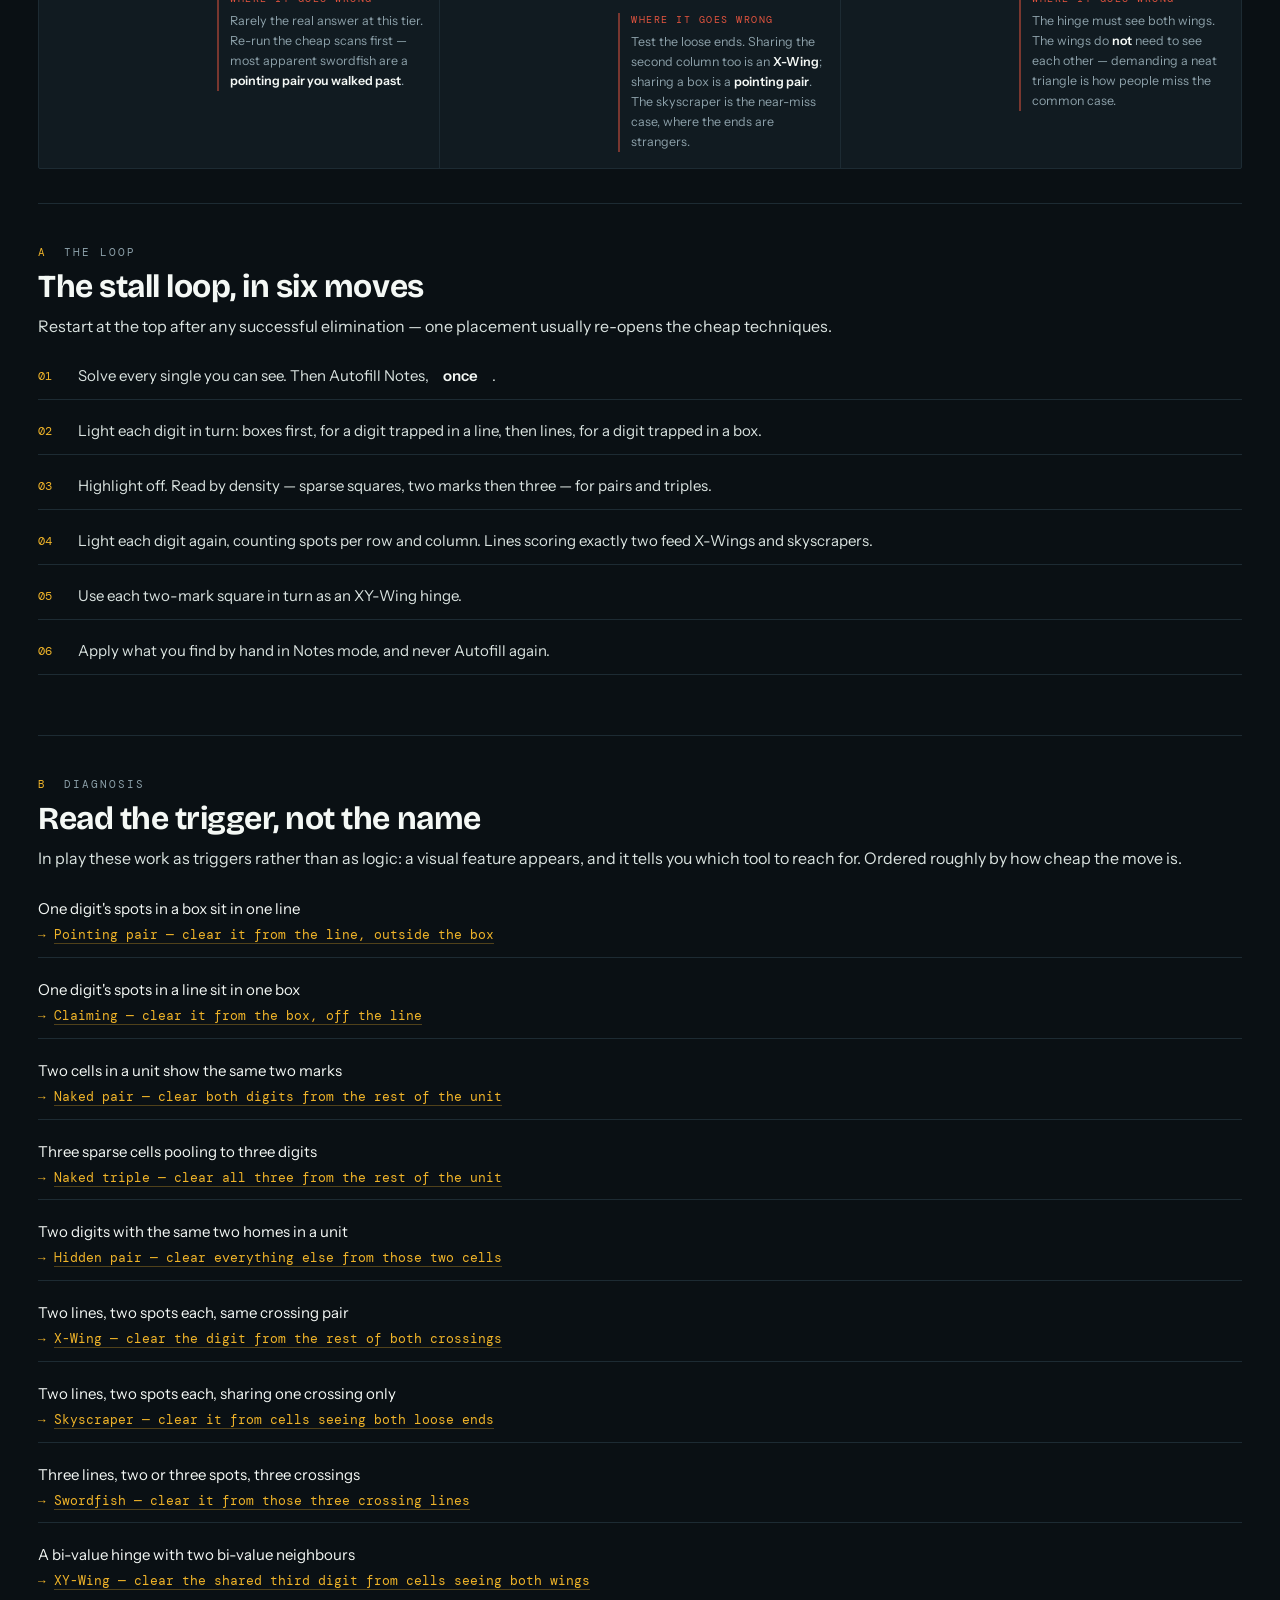
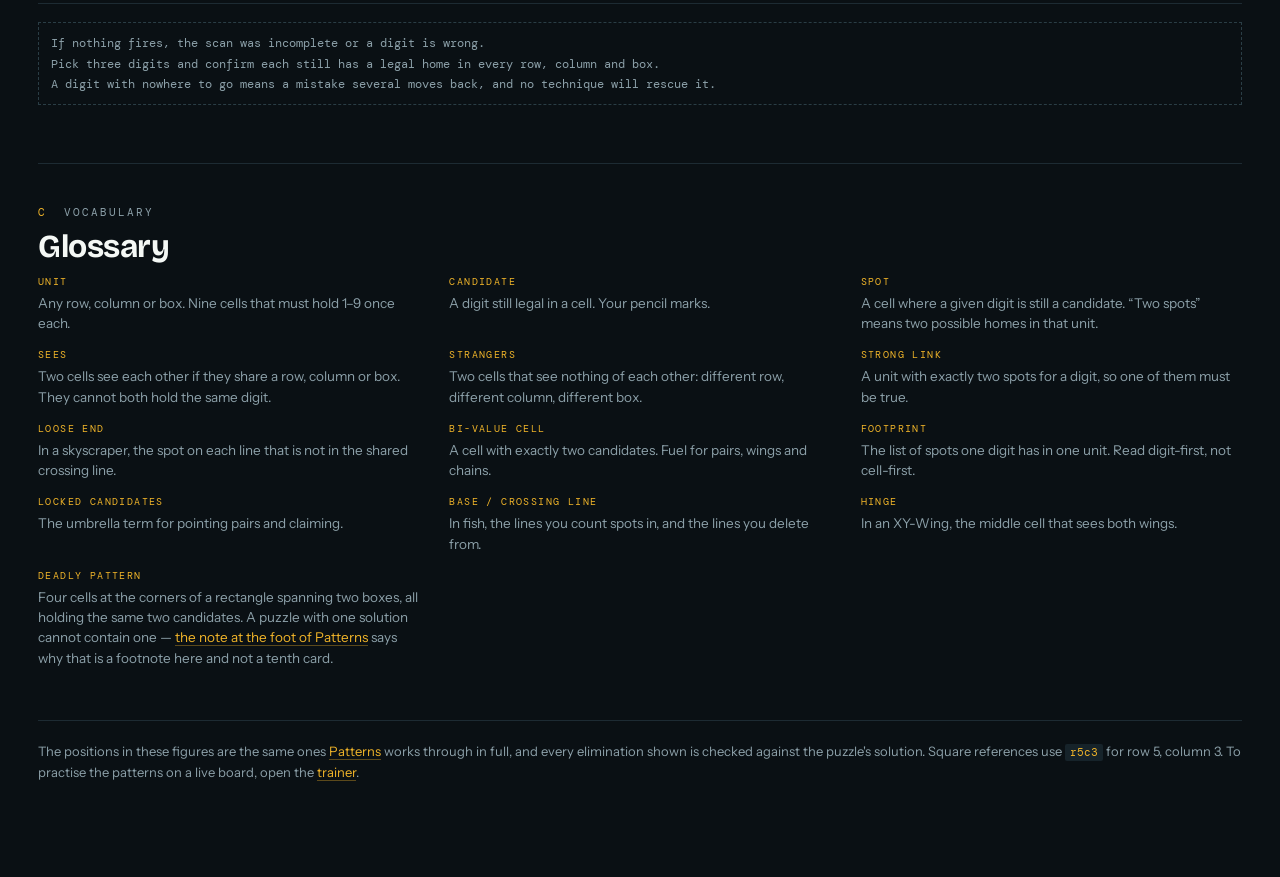
==== commit 97e33edf: "Each pair gets its own colour, and a crossing line borrows both Every connector on the site was the " ====
--- a/cheatsheet.html
+++ b/cheatsheet.html
@@ -39,7 +39,7 @@
     <p class="lede">Every technique reduced to the trigger that fires it and the deletion it earns. <a href="index.html">Patterns</a> is the explainer — this is the thing you keep open while you play. Each name links back to its full write-up.</p>
     <div class="legend cribleg">
       <p><span class="swatch b"></span> Amber cells are the pattern doing the work</p>
-      <p><span class="swatch l"></span> Amber lines show how the pattern connects</p>
+      <p><span class="swatch l"></span> Lines show how the pattern connects: one colour per pair, and a dashed line takes the colours of the two pairs it joins</p>
       <p><span class="swatch p"></span> Ringed cells are the loose ends of a chain</p>
       <p><span class="swatch k"></span> Struck red digits are the candidates it kills</p>
       <p><span class="swatch n"></span> Grey digits are other spots for the same digit, and a dot is any unsolved cell</p>
@@ -53,7 +53,7 @@
       <h2><a href="index.html#pointing">Pointing pair</a></h2>
     </div>
     <div class="cardfig">
-      <div class="miniwrap"><div class="mini" role="img" aria-label="box 7's 5s are stuck in row 9"><i class=""></i><i class=""></i><i class=""></i><i class="bl"></i><i class=""></i><i class=""></i><i class="bl"></i><i class="d">·</i><i class=""></i><i class=""></i><i class=""></i><i class=""></i><i class="bl"></i><i class=""></i><i class=""></i><i class="bl"></i><i class=""></i><i class=""></i><i class="d">·</i><i class=""></i><i class=""></i><i class="bl"></i><i class=""></i><i class=""></i><i class="bl"></i><i class=""></i><i class=""></i><i class="bt"></i><i class="bt"></i><i class="bt"></i><i class="bl bt"></i><i class="bt"></i><i class="bt"></i><i class="bl bt"></i><i class="bt"></i><i class="bt"></i><i class=""></i><i class=""></i><i class=""></i><i class="bl"></i><i class=""></i><i class="d">·</i><i class="bl"></i><i class=""></i><i class=""></i><i class=""></i><i class=""></i><i class=""></i><i class="bl"></i><i class=""></i><i class=""></i><i class="bl"></i><i class=""></i><i class=""></i><i class="bt tint"></i><i class="bt tint"></i><i class="bt tint"></i><i class="bl bt"></i><i class="bt"></i><i class="bt"></i><i class="bl bt"></i><i class="bt"></i><i class="bt"></i><i class="tint"></i><i class="tint"></i><i class="tint"></i><i class="bl"></i><i class=""></i><i class=""></i><i class="bl"></i><i class=""></i><i class=""></i><i class="tint b">5</i><i class="tint"></i><i class="tint b">5</i><i class="bl x">5</i><i class=""></i><i class=""></i><i class="bl"></i><i class=""></i><i class=""></i></div><svg class="geo3" viewBox="0 0 9 9" preserveAspectRatio="none" aria-hidden="true"><line class="lead" x1="0.5" y1="8.5" x2="2.5" y2="8.5"/></svg></div>
+      <div class="miniwrap"><div class="mini" role="img" aria-label="box 7's 5s are stuck in row 9"><i class=""></i><i class=""></i><i class=""></i><i class="bl"></i><i class=""></i><i class=""></i><i class="bl"></i><i class="d">·</i><i class=""></i><i class=""></i><i class=""></i><i class=""></i><i class="bl"></i><i class=""></i><i class=""></i><i class="bl"></i><i class=""></i><i class=""></i><i class="d">·</i><i class=""></i><i class=""></i><i class="bl"></i><i class=""></i><i class=""></i><i class="bl"></i><i class=""></i><i class=""></i><i class="bt"></i><i class="bt"></i><i class="bt"></i><i class="bl bt"></i><i class="bt"></i><i class="bt"></i><i class="bl bt"></i><i class="bt"></i><i class="bt"></i><i class=""></i><i class=""></i><i class=""></i><i class="bl"></i><i class=""></i><i class="d">·</i><i class="bl"></i><i class=""></i><i class=""></i><i class=""></i><i class=""></i><i class=""></i><i class="bl"></i><i class=""></i><i class=""></i><i class="bl"></i><i class=""></i><i class=""></i><i class="bt tint"></i><i class="bt tint"></i><i class="bt tint"></i><i class="bl bt"></i><i class="bt"></i><i class="bt"></i><i class="bl bt"></i><i class="bt"></i><i class="bt"></i><i class="tint"></i><i class="tint"></i><i class="tint"></i><i class="bl"></i><i class=""></i><i class=""></i><i class="bl"></i><i class=""></i><i class=""></i><i class="tint b">5</i><i class="tint"></i><i class="tint b">5</i><i class="bl x">5</i><i class=""></i><i class=""></i><i class="bl"></i><i class=""></i><i class=""></i></div><svg class="geo3" viewBox="0 0 9 9" preserveAspectRatio="none" aria-hidden="true"><line class="lead c0" x1="0.50" y1="8.50" x2="2.50" y2="8.50"/></svg></div>
       <p class="figcap">box 7's 5s are stuck in row 9</p>
     </div>
     <div class="cardbody">
@@ -71,7 +71,7 @@
       <h2><a href="index.html#claiming">Claiming</a></h2>
     </div>
     <div class="cardfig">
-      <div class="miniwrap"><div class="mini" role="img" aria-label="row 8's 1s are stuck in box 7"><i class=""></i><i class=""></i><i class=""></i><i class="bl"></i><i class=""></i><i class=""></i><i class="bl"></i><i class=""></i><i class=""></i><i class=""></i><i class=""></i><i class=""></i><i class="bl"></i><i class="d">·</i><i class=""></i><i class="bl"></i><i class=""></i><i class=""></i><i class=""></i><i class=""></i><i class=""></i><i class="bl"></i><i class=""></i><i class=""></i><i class="bl"></i><i class=""></i><i class=""></i><i class="bt"></i><i class="bt"></i><i class="bt"></i><i class="bl bt"></i><i class="bt"></i><i class="bt"></i><i class="bl bt"></i><i class="bt d">·</i><i class="bt"></i><i class=""></i><i class=""></i><i class=""></i><i class="bl"></i><i class=""></i><i class=""></i><i class="bl"></i><i class=""></i><i class=""></i><i class=""></i><i class=""></i><i class=""></i><i class="bl"></i><i class=""></i><i class=""></i><i class="bl"></i><i class=""></i><i class=""></i><i class="bt"></i><i class="bt"></i><i class="bt"></i><i class="bl bt"></i><i class="bt"></i><i class="bt"></i><i class="bl bt"></i><i class="bt"></i><i class="bt"></i><i class="tint b">1</i><i class="tint b">1</i><i class="tint"></i><i class="bl tint"></i><i class="tint"></i><i class="tint"></i><i class="bl tint"></i><i class="tint"></i><i class="tint"></i><i class="x">1</i><i class=""></i><i class="x">1</i><i class="bl"></i><i class=""></i><i class=""></i><i class="bl"></i><i class=""></i><i class=""></i></div><svg class="geo3" viewBox="0 0 9 9" preserveAspectRatio="none" aria-hidden="true"><line class="lead" x1="0.5" y1="7.5" x2="1.5" y2="7.5"/></svg></div>
+      <div class="miniwrap"><div class="mini" role="img" aria-label="row 8's 1s are stuck in box 7"><i class=""></i><i class=""></i><i class=""></i><i class="bl"></i><i class=""></i><i class=""></i><i class="bl"></i><i class=""></i><i class=""></i><i class=""></i><i class=""></i><i class=""></i><i class="bl"></i><i class="d">·</i><i class=""></i><i class="bl"></i><i class=""></i><i class=""></i><i class=""></i><i class=""></i><i class=""></i><i class="bl"></i><i class=""></i><i class=""></i><i class="bl"></i><i class=""></i><i class=""></i><i class="bt"></i><i class="bt"></i><i class="bt"></i><i class="bl bt"></i><i class="bt"></i><i class="bt"></i><i class="bl bt"></i><i class="bt d">·</i><i class="bt"></i><i class=""></i><i class=""></i><i class=""></i><i class="bl"></i><i class=""></i><i class=""></i><i class="bl"></i><i class=""></i><i class=""></i><i class=""></i><i class=""></i><i class=""></i><i class="bl"></i><i class=""></i><i class=""></i><i class="bl"></i><i class=""></i><i class=""></i><i class="bt"></i><i class="bt"></i><i class="bt"></i><i class="bl bt"></i><i class="bt"></i><i class="bt"></i><i class="bl bt"></i><i class="bt"></i><i class="bt"></i><i class="tint b">1</i><i class="tint b">1</i><i class="tint"></i><i class="bl tint"></i><i class="tint"></i><i class="tint"></i><i class="bl tint"></i><i class="tint"></i><i class="tint"></i><i class="x">1</i><i class=""></i><i class="x">1</i><i class="bl"></i><i class=""></i><i class=""></i><i class="bl"></i><i class=""></i><i class=""></i></div><svg class="geo3" viewBox="0 0 9 9" preserveAspectRatio="none" aria-hidden="true"><line class="lead c0" x1="0.50" y1="7.50" x2="1.50" y2="7.50"/></svg></div>
       <p class="figcap">row 8's 1s are stuck in box 7</p>
     </div>
     <div class="cardbody">
@@ -89,7 +89,7 @@
       <h2><a href="index.html#naked-pair">Naked pair</a></h2>
     </div>
     <div class="cardfig">
-      <div class="miniwrap"><div class="mini" role="img" aria-label="r5c3 and r5c7 are both 3/8"><i class=""></i><i class=""></i><i class=""></i><i class="bl"></i><i class=""></i><i class=""></i><i class="bl"></i><i class=""></i><i class=""></i><i class=""></i><i class=""></i><i class=""></i><i class="bl"></i><i class=""></i><i class=""></i><i class="bl"></i><i class=""></i><i class=""></i><i class=""></i><i class=""></i><i class=""></i><i class="bl"></i><i class=""></i><i class=""></i><i class="bl"></i><i class=""></i><i class=""></i><i class="bt"></i><i class="bt"></i><i class="bt"></i><i class="bl bt"></i><i class="bt"></i><i class="bt"></i><i class="bl bt"></i><i class="bt"></i><i class="bt"></i><i class="tint x">3</i><i class="tint"></i><i class="tint b">38</i><i class="bl tint"></i><i class="tint x">8</i><i class="tint"></i><i class="bl tint b">38</i><i class="tint"></i><i class="tint x">3</i><i class=""></i><i class=""></i><i class=""></i><i class="bl"></i><i class=""></i><i class=""></i><i class="bl"></i><i class=""></i><i class=""></i><i class="bt"></i><i class="bt"></i><i class="bt"></i><i class="bl bt"></i><i class="bt"></i><i class="bt"></i><i class="bl bt"></i><i class="bt"></i><i class="bt"></i><i class=""></i><i class=""></i><i class=""></i><i class="bl"></i><i class=""></i><i class=""></i><i class="bl"></i><i class=""></i><i class=""></i><i class=""></i><i class=""></i><i class=""></i><i class="bl"></i><i class=""></i><i class=""></i><i class="bl"></i><i class=""></i><i class=""></i></div><svg class="geo3" viewBox="0 0 9 9" preserveAspectRatio="none" aria-hidden="true"><line class="lead" x1="2.5" y1="4.5" x2="6.5" y2="4.5"/></svg></div>
+      <div class="miniwrap"><div class="mini" role="img" aria-label="r5c3 and r5c7 are both 3/8"><i class=""></i><i class=""></i><i class=""></i><i class="bl"></i><i class=""></i><i class=""></i><i class="bl"></i><i class=""></i><i class=""></i><i class=""></i><i class=""></i><i class=""></i><i class="bl"></i><i class=""></i><i class=""></i><i class="bl"></i><i class=""></i><i class=""></i><i class=""></i><i class=""></i><i class=""></i><i class="bl"></i><i class=""></i><i class=""></i><i class="bl"></i><i class=""></i><i class=""></i><i class="bt"></i><i class="bt"></i><i class="bt"></i><i class="bl bt"></i><i class="bt"></i><i class="bt"></i><i class="bl bt"></i><i class="bt"></i><i class="bt"></i><i class="tint x">3</i><i class="tint"></i><i class="tint b">38</i><i class="bl tint"></i><i class="tint x">8</i><i class="tint"></i><i class="bl tint b">38</i><i class="tint"></i><i class="tint x">3</i><i class=""></i><i class=""></i><i class=""></i><i class="bl"></i><i class=""></i><i class=""></i><i class="bl"></i><i class=""></i><i class=""></i><i class="bt"></i><i class="bt"></i><i class="bt"></i><i class="bl bt"></i><i class="bt"></i><i class="bt"></i><i class="bl bt"></i><i class="bt"></i><i class="bt"></i><i class=""></i><i class=""></i><i class=""></i><i class="bl"></i><i class=""></i><i class=""></i><i class="bl"></i><i class=""></i><i class=""></i><i class=""></i><i class=""></i><i class=""></i><i class="bl"></i><i class=""></i><i class=""></i><i class="bl"></i><i class=""></i><i class=""></i></div><svg class="geo3" viewBox="0 0 9 9" preserveAspectRatio="none" aria-hidden="true"><line class="lead c0" x1="2.50" y1="4.50" x2="6.50" y2="4.50"/></svg></div>
       <p class="figcap">r5c3 and r5c7 are both 3/8</p>
     </div>
     <div class="cardbody">
@@ -107,7 +107,7 @@
       <h2><a href="index.html#naked-triple">Naked triple</a></h2>
     </div>
     <div class="cardfig">
-      <div class="miniwrap"><div class="mini" role="img" aria-label="139 / 13 / 39 across three cells of row 5"><i class=""></i><i class=""></i><i class=""></i><i class="bl"></i><i class=""></i><i class=""></i><i class="bl"></i><i class=""></i><i class=""></i><i class=""></i><i class=""></i><i class=""></i><i class="bl"></i><i class=""></i><i class=""></i><i class="bl"></i><i class=""></i><i class=""></i><i class=""></i><i class=""></i><i class=""></i><i class="bl"></i><i class=""></i><i class=""></i><i class="bl"></i><i class=""></i><i class=""></i><i class="bt"></i><i class="bt"></i><i class="bt"></i><i class="bl bt"></i><i class="bt"></i><i class="bt"></i><i class="bl bt"></i><i class="bt"></i><i class="bt"></i><i class="tint b">139</i><i class="tint x">9</i><i class="tint x">13</i><i class="bl tint"></i><i class="tint"></i><i class="tint x">39</i><i class="bl tint"></i><i class="tint b">13</i><i class="tint b">39</i><i class=""></i><i class=""></i><i class=""></i><i class="bl"></i><i class=""></i><i class=""></i><i class="bl"></i><i class=""></i><i class=""></i><i class="bt"></i><i class="bt"></i><i class="bt"></i><i class="bl bt"></i><i class="bt"></i><i class="bt"></i><i class="bl bt"></i><i class="bt"></i><i class="bt"></i><i class=""></i><i class=""></i><i class=""></i><i class="bl"></i><i class=""></i><i class=""></i><i class="bl"></i><i class=""></i><i class=""></i><i class=""></i><i class=""></i><i class=""></i><i class="bl"></i><i class=""></i><i class=""></i><i class="bl"></i><i class=""></i><i class=""></i></div><svg class="geo3" viewBox="0 0 9 9" preserveAspectRatio="none" aria-hidden="true"><line class="lead" x1="0.5" y1="4.5" x2="8.5" y2="4.5"/></svg></div>
+      <div class="miniwrap"><div class="mini" role="img" aria-label="139 / 13 / 39 across three cells of row 5"><i class=""></i><i class=""></i><i class=""></i><i class="bl"></i><i class=""></i><i class=""></i><i class="bl"></i><i class=""></i><i class=""></i><i class=""></i><i class=""></i><i class=""></i><i class="bl"></i><i class=""></i><i class=""></i><i class="bl"></i><i class=""></i><i class=""></i><i class=""></i><i class=""></i><i class=""></i><i class="bl"></i><i class=""></i><i class=""></i><i class="bl"></i><i class=""></i><i class=""></i><i class="bt"></i><i class="bt"></i><i class="bt"></i><i class="bl bt"></i><i class="bt"></i><i class="bt"></i><i class="bl bt"></i><i class="bt"></i><i class="bt"></i><i class="tint b">139</i><i class="tint x">9</i><i class="tint x">13</i><i class="bl tint"></i><i class="tint"></i><i class="tint x">39</i><i class="bl tint"></i><i class="tint b">13</i><i class="tint b">39</i><i class=""></i><i class=""></i><i class=""></i><i class="bl"></i><i class=""></i><i class=""></i><i class="bl"></i><i class=""></i><i class=""></i><i class="bt"></i><i class="bt"></i><i class="bt"></i><i class="bl bt"></i><i class="bt"></i><i class="bt"></i><i class="bl bt"></i><i class="bt"></i><i class="bt"></i><i class=""></i><i class=""></i><i class=""></i><i class="bl"></i><i class=""></i><i class=""></i><i class="bl"></i><i class=""></i><i class=""></i><i class=""></i><i class=""></i><i class=""></i><i class="bl"></i><i class=""></i><i class=""></i><i class="bl"></i><i class=""></i><i class=""></i></div><svg class="geo3" viewBox="0 0 9 9" preserveAspectRatio="none" aria-hidden="true"><line class="lead c0" x1="0.50" y1="4.50" x2="8.50" y2="4.50"/></svg></div>
       <p class="figcap">139 / 13 / 39 across three cells of row 5</p>
     </div>
     <div class="cardbody">
@@ -125,7 +125,7 @@
       <h2><a href="index.html#hidden-pair">Hidden pair</a></h2>
     </div>
     <div class="cardfig">
-      <div class="miniwrap"><div class="mini" role="img" aria-label="3 and 5 live only in r2c1 / r2c4, so r2c4 loses its 7"><i class=""></i><i class=""></i><i class=""></i><i class="bl"></i><i class=""></i><i class=""></i><i class="bl"></i><i class=""></i><i class=""></i><i class="tint b">35</i><i class="tint"></i><i class="tint"></i><i class="bl tint b">35<s>7</s></i><i class="tint"></i><i class="tint d">·</i><i class="bl tint"></i><i class="tint d">·</i><i class="tint d">·</i><i class=""></i><i class=""></i><i class=""></i><i class="bl"></i><i class=""></i><i class=""></i><i class="bl"></i><i class=""></i><i class=""></i><i class="bt"></i><i class="bt"></i><i class="bt"></i><i class="bl bt"></i><i class="bt"></i><i class="bt"></i><i class="bl bt"></i><i class="bt"></i><i class="bt"></i><i class=""></i><i class=""></i><i class=""></i><i class="bl"></i><i class=""></i><i class=""></i><i class="bl"></i><i class=""></i><i class=""></i><i class=""></i><i class=""></i><i class=""></i><i class="bl"></i><i class=""></i><i class=""></i><i class="bl"></i><i class=""></i><i class=""></i><i class="bt"></i><i class="bt"></i><i class="bt"></i><i class="bl bt"></i><i class="bt"></i><i class="bt"></i><i class="bl bt"></i><i class="bt"></i><i class="bt"></i><i class=""></i><i class=""></i><i class=""></i><i class="bl"></i><i class=""></i><i class=""></i><i class="bl"></i><i class=""></i><i class=""></i><i class=""></i><i class=""></i><i class=""></i><i class="bl"></i><i class=""></i><i class=""></i><i class="bl"></i><i class=""></i><i class=""></i></div><svg class="geo3" viewBox="0 0 9 9" preserveAspectRatio="none" aria-hidden="true"><line class="lead" x1="0.5" y1="1.5" x2="3.5" y2="1.5"/></svg></div>
+      <div class="miniwrap"><div class="mini" role="img" aria-label="3 and 5 live only in r2c1 / r2c4, so r2c4 loses its 7"><i class=""></i><i class=""></i><i class=""></i><i class="bl"></i><i class=""></i><i class=""></i><i class="bl"></i><i class=""></i><i class=""></i><i class="tint b">35</i><i class="tint"></i><i class="tint"></i><i class="bl tint b">35<s>7</s></i><i class="tint"></i><i class="tint d">·</i><i class="bl tint"></i><i class="tint d">·</i><i class="tint d">·</i><i class=""></i><i class=""></i><i class=""></i><i class="bl"></i><i class=""></i><i class=""></i><i class="bl"></i><i class=""></i><i class=""></i><i class="bt"></i><i class="bt"></i><i class="bt"></i><i class="bl bt"></i><i class="bt"></i><i class="bt"></i><i class="bl bt"></i><i class="bt"></i><i class="bt"></i><i class=""></i><i class=""></i><i class=""></i><i class="bl"></i><i class=""></i><i class=""></i><i class="bl"></i><i class=""></i><i class=""></i><i class=""></i><i class=""></i><i class=""></i><i class="bl"></i><i class=""></i><i class=""></i><i class="bl"></i><i class=""></i><i class=""></i><i class="bt"></i><i class="bt"></i><i class="bt"></i><i class="bl bt"></i><i class="bt"></i><i class="bt"></i><i class="bl bt"></i><i class="bt"></i><i class="bt"></i><i class=""></i><i class=""></i><i class=""></i><i class="bl"></i><i class=""></i><i class=""></i><i class="bl"></i><i class=""></i><i class=""></i><i class=""></i><i class=""></i><i class=""></i><i class="bl"></i><i class=""></i><i class=""></i><i class="bl"></i><i class=""></i><i class=""></i></div><svg class="geo3" viewBox="0 0 9 9" preserveAspectRatio="none" aria-hidden="true"><line class="lead c0" x1="0.50" y1="1.50" x2="3.50" y2="1.50"/></svg></div>
       <p class="figcap">3 and 5 live only in r2c1 / r2c4, so r2c4 loses its 7</p>
     </div>
     <div class="cardbody">
@@ -143,7 +143,7 @@
       <h2><a href="index.html#x-wing">X-Wing</a></h2>
     </div>
     <div class="cardfig">
-      <div class="miniwrap"><div class="mini" role="img" aria-label="cols 2 and 7, both landing on rows 6 and 7"><i class=""></i><i class=""></i><i class=""></i><i class="bl"></i><i class=""></i><i class=""></i><i class="bl"></i><i class=""></i><i class=""></i><i class=""></i><i class=""></i><i class=""></i><i class="bl"></i><i class="d">6</i><i class=""></i><i class="bl"></i><i class=""></i><i class=""></i><i class=""></i><i class=""></i><i class=""></i><i class="bl"></i><i class=""></i><i class=""></i><i class="bl"></i><i class=""></i><i class=""></i><i class="bt"></i><i class="bt"></i><i class="bt"></i><i class="bl bt"></i><i class="bt"></i><i class="bt"></i><i class="bl bt"></i><i class="bt"></i><i class="bt d">6</i><i class=""></i><i class=""></i><i class=""></i><i class="bl"></i><i class=""></i><i class=""></i><i class="bl"></i><i class=""></i><i class=""></i><i class=""></i><i class="b">6</i><i class=""></i><i class="bl x">6</i><i class=""></i><i class=""></i><i class="bl b">6</i><i class="x">6</i><i class=""></i><i class="bt"></i><i class="bt b">6</i><i class="bt"></i><i class="bl bt"></i><i class="bt"></i><i class="bt"></i><i class="bl bt b">6</i><i class="bt"></i><i class="bt"></i><i class=""></i><i class=""></i><i class=""></i><i class="bl"></i><i class=""></i><i class=""></i><i class="bl"></i><i class=""></i><i class=""></i><i class=""></i><i class=""></i><i class=""></i><i class="bl"></i><i class=""></i><i class=""></i><i class="bl"></i><i class=""></i><i class=""></i></div><svg class="geo3" viewBox="0 0 9 9" preserveAspectRatio="none" aria-hidden="true"><line class="lead" x1="1.5" y1="5.5" x2="1.5" y2="6.5"/><line class="lead" x1="6.5" y1="5.5" x2="6.5" y2="6.5"/><line class="lead" x1="1.5" y1="5.5" x2="6.5" y2="5.5"/><line class="lead" x1="1.5" y1="6.5" x2="6.5" y2="6.5"/></svg></div>
+      <div class="miniwrap"><div class="mini" role="img" aria-label="cols 2 and 7, both landing on rows 6 and 7"><i class=""></i><i class=""></i><i class=""></i><i class="bl"></i><i class=""></i><i class=""></i><i class="bl"></i><i class=""></i><i class=""></i><i class=""></i><i class=""></i><i class=""></i><i class="bl"></i><i class="d">6</i><i class=""></i><i class="bl"></i><i class=""></i><i class=""></i><i class=""></i><i class=""></i><i class=""></i><i class="bl"></i><i class=""></i><i class=""></i><i class="bl"></i><i class=""></i><i class=""></i><i class="bt"></i><i class="bt"></i><i class="bt"></i><i class="bl bt"></i><i class="bt"></i><i class="bt"></i><i class="bl bt"></i><i class="bt"></i><i class="bt d">6</i><i class=""></i><i class=""></i><i class=""></i><i class="bl"></i><i class=""></i><i class=""></i><i class="bl"></i><i class=""></i><i class=""></i><i class=""></i><i class="b">6</i><i class=""></i><i class="bl x">6</i><i class=""></i><i class=""></i><i class="bl b">6</i><i class="x">6</i><i class=""></i><i class="bt"></i><i class="bt b">6</i><i class="bt"></i><i class="bl bt"></i><i class="bt"></i><i class="bt"></i><i class="bl bt b">6</i><i class="bt"></i><i class="bt"></i><i class=""></i><i class=""></i><i class=""></i><i class="bl"></i><i class=""></i><i class=""></i><i class="bl"></i><i class=""></i><i class=""></i><i class=""></i><i class=""></i><i class=""></i><i class="bl"></i><i class=""></i><i class=""></i><i class="bl"></i><i class=""></i><i class=""></i></div><svg class="geo3" viewBox="0 0 9 9" preserveAspectRatio="none" aria-hidden="true"><line class="lead c0" x1="1.50" y1="5.50" x2="1.50" y2="6.50"/><line class="lead c1" x1="6.50" y1="5.50" x2="6.50" y2="6.50"/><line class="cross c0" x1="1.50" y1="5.50" x2="4.00" y2="5.50"/><line class="cross c1" x1="6.50" y1="5.50" x2="4.00" y2="5.50"/><line class="cross c0" x1="1.50" y1="6.50" x2="4.00" y2="6.50"/><line class="cross c1" x1="6.50" y1="6.50" x2="4.00" y2="6.50"/></svg></div>
       <p class="figcap">cols 2 and 7, both landing on rows 6 and 7</p>
     </div>
     <div class="cardbody">
@@ -161,7 +161,7 @@
       <h2><a href="index.html#swordfish">Swordfish</a></h2>
     </div>
     <div class="cardfig">
-      <div class="miniwrap"><div class="mini" role="img" aria-label="cols 1, 2, 6 to rows 3, 5, 7"><i class=""></i><i class=""></i><i class=""></i><i class="bl"></i><i class=""></i><i class=""></i><i class="bl"></i><i class="d">9</i><i class=""></i><i class=""></i><i class=""></i><i class=""></i><i class="bl"></i><i class=""></i><i class=""></i><i class="bl"></i><i class=""></i><i class=""></i><i class=""></i><i class="b">9</i><i class=""></i><i class="bl"></i><i class=""></i><i class="b">9</i><i class="bl"></i><i class=""></i><i class=""></i><i class="bt"></i><i class="bt"></i><i class="bt"></i><i class="bl bt"></i><i class="bt"></i><i class="bt"></i><i class="bl bt"></i><i class="bt"></i><i class="bt"></i><i class="b">9</i><i class="b">9</i><i class="x">9</i><i class="bl"></i><i class=""></i><i class=""></i><i class="bl"></i><i class=""></i><i class=""></i><i class=""></i><i class=""></i><i class=""></i><i class="bl"></i><i class=""></i><i class=""></i><i class="bl"></i><i class=""></i><i class=""></i><i class="bt b">9</i><i class="bt"></i><i class="bt x">9</i><i class="bl bt"></i><i class="bt"></i><i class="bt b">9</i><i class="bl bt"></i><i class="bt"></i><i class="bt"></i><i class=""></i><i class=""></i><i class=""></i><i class="bl"></i><i class=""></i><i class=""></i><i class="bl"></i><i class=""></i><i class=""></i><i class=""></i><i class=""></i><i class=""></i><i class="bl"></i><i class="d">9</i><i class=""></i><i class="bl"></i><i class=""></i><i class=""></i></div><svg class="geo3" viewBox="0 0 9 9" preserveAspectRatio="none" aria-hidden="true"><line class="lead" x1="0.5" y1="4.5" x2="0.5" y2="6.5"/><line class="lead" x1="1.5" y1="2.5" x2="1.5" y2="4.5"/><line class="lead" x1="5.5" y1="2.5" x2="5.5" y2="6.5"/><line class="cross" x1="1.5" y1="2.5" x2="5.5" y2="2.5"/><line class="cross" x1="0.5" y1="4.5" x2="1.5" y2="4.5"/><line class="cross" x1="0.5" y1="6.5" x2="5.5" y2="6.5"/></svg></div>
+      <div class="miniwrap"><div class="mini" role="img" aria-label="cols 1, 2, 6 to rows 3, 5, 7"><i class=""></i><i class=""></i><i class=""></i><i class="bl"></i><i class=""></i><i class=""></i><i class="bl"></i><i class="d">9</i><i class=""></i><i class=""></i><i class=""></i><i class=""></i><i class="bl"></i><i class=""></i><i class=""></i><i class="bl"></i><i class=""></i><i class=""></i><i class=""></i><i class="b">9</i><i class=""></i><i class="bl"></i><i class=""></i><i class="b">9</i><i class="bl"></i><i class=""></i><i class=""></i><i class="bt"></i><i class="bt"></i><i class="bt"></i><i class="bl bt"></i><i class="bt"></i><i class="bt"></i><i class="bl bt"></i><i class="bt"></i><i class="bt"></i><i class="b">9</i><i class="b">9</i><i class="x">9</i><i class="bl"></i><i class=""></i><i class=""></i><i class="bl"></i><i class=""></i><i class=""></i><i class=""></i><i class=""></i><i class=""></i><i class="bl"></i><i class=""></i><i class=""></i><i class="bl"></i><i class=""></i><i class=""></i><i class="bt b">9</i><i class="bt"></i><i class="bt x">9</i><i class="bl bt"></i><i class="bt"></i><i class="bt b">9</i><i class="bl bt"></i><i class="bt"></i><i class="bt"></i><i class=""></i><i class=""></i><i class=""></i><i class="bl"></i><i class=""></i><i class=""></i><i class="bl"></i><i class=""></i><i class=""></i><i class=""></i><i class=""></i><i class=""></i><i class="bl"></i><i class="d">9</i><i class=""></i><i class="bl"></i><i class=""></i><i class=""></i></div><svg class="geo3" viewBox="0 0 9 9" preserveAspectRatio="none" aria-hidden="true"><line class="lead c0" x1="0.50" y1="4.50" x2="0.50" y2="6.50"/><line class="lead c1" x1="1.50" y1="2.50" x2="1.50" y2="4.50"/><line class="lead c2" x1="5.50" y1="2.50" x2="5.50" y2="6.50"/><line class="cross c1" x1="1.50" y1="2.50" x2="3.50" y2="2.50"/><line class="cross c2" x1="5.50" y1="2.50" x2="3.50" y2="2.50"/><line class="cross c0" x1="0.50" y1="4.50" x2="1.00" y2="4.50"/><line class="cross c1" x1="1.50" y1="4.50" x2="1.00" y2="4.50"/><line class="cross c0" x1="0.50" y1="6.50" x2="3.00" y2="6.50"/><line class="cross c2" x1="5.50" y1="6.50" x2="3.00" y2="6.50"/></svg></div>
       <p class="figcap">cols 1, 2, 6 &rarr; rows 3, 5, 7</p>
     </div>
     <div class="cardbody">
@@ -179,7 +179,7 @@
       <h2><a href="index.html#skyscraper">Skyscraper</a></h2>
     </div>
     <div class="cardfig">
-      <div class="miniwrap"><div class="mini" role="img" aria-label="rows 3 and 9 share column 4; the ends do the work"><i class=""></i><i class=""></i><i class=""></i><i class="bl"></i><i class=""></i><i class=""></i><i class="bl"></i><i class="x">4</i><i class=""></i><i class=""></i><i class=""></i><i class=""></i><i class="bl"></i><i class=""></i><i class=""></i><i class="bl"></i><i class=""></i><i class=""></i><i class=""></i><i class=""></i><i class=""></i><i class="bl b">4</i><i class=""></i><i class=""></i><i class="bl r">4</i><i class=""></i><i class=""></i><i class="bt"></i><i class="bt"></i><i class="bt"></i><i class="bl bt"></i><i class="bt"></i><i class="bt"></i><i class="bl bt"></i><i class="bt"></i><i class="bt"></i><i class=""></i><i class="d">4</i><i class=""></i><i class="bl"></i><i class=""></i><i class=""></i><i class="bl"></i><i class=""></i><i class=""></i><i class=""></i><i class=""></i><i class=""></i><i class="bl"></i><i class=""></i><i class=""></i><i class="bl"></i><i class=""></i><i class="d">4</i><i class="bt"></i><i class="bt"></i><i class="bt"></i><i class="bl bt"></i><i class="bt"></i><i class="bt"></i><i class="bl bt x">4</i><i class="bt"></i><i class="bt"></i><i class=""></i><i class=""></i><i class=""></i><i class="bl"></i><i class=""></i><i class=""></i><i class="bl"></i><i class=""></i><i class=""></i><i class=""></i><i class=""></i><i class=""></i><i class="bl b">4</i><i class=""></i><i class=""></i><i class="bl"></i><i class="r">4</i><i class=""></i></div><svg class="geo3" viewBox="0 0 9 9" preserveAspectRatio="none" aria-hidden="true"><line class="lead" x1="3.5" y1="2.5" x2="6.5" y2="2.5"/><line class="lead" x1="3.5" y1="8.5" x2="7.5" y2="8.5"/><line class="cross" x1="3.5" y1="2.5" x2="3.5" y2="8.5"/></svg></div>
+      <div class="miniwrap"><div class="mini" role="img" aria-label="rows 3 and 9 share column 4; the ends do the work"><i class=""></i><i class=""></i><i class=""></i><i class="bl"></i><i class=""></i><i class=""></i><i class="bl"></i><i class="x">4</i><i class=""></i><i class=""></i><i class=""></i><i class=""></i><i class="bl"></i><i class=""></i><i class=""></i><i class="bl"></i><i class=""></i><i class=""></i><i class=""></i><i class=""></i><i class=""></i><i class="bl b">4</i><i class=""></i><i class=""></i><i class="bl r">4</i><i class=""></i><i class=""></i><i class="bt"></i><i class="bt"></i><i class="bt"></i><i class="bl bt"></i><i class="bt"></i><i class="bt"></i><i class="bl bt"></i><i class="bt"></i><i class="bt"></i><i class=""></i><i class="d">4</i><i class=""></i><i class="bl"></i><i class=""></i><i class=""></i><i class="bl"></i><i class=""></i><i class=""></i><i class=""></i><i class=""></i><i class=""></i><i class="bl"></i><i class=""></i><i class=""></i><i class="bl"></i><i class=""></i><i class="d">4</i><i class="bt"></i><i class="bt"></i><i class="bt"></i><i class="bl bt"></i><i class="bt"></i><i class="bt"></i><i class="bl bt x">4</i><i class="bt"></i><i class="bt"></i><i class=""></i><i class=""></i><i class=""></i><i class="bl"></i><i class=""></i><i class=""></i><i class="bl"></i><i class=""></i><i class=""></i><i class=""></i><i class=""></i><i class=""></i><i class="bl b">4</i><i class=""></i><i class=""></i><i class="bl"></i><i class="r">4</i><i class=""></i></div><svg class="geo3" viewBox="0 0 9 9" preserveAspectRatio="none" aria-hidden="true"><line class="lead c0" x1="3.50" y1="2.50" x2="6.50" y2="2.50"/><line class="lead c1" x1="3.50" y1="8.50" x2="7.50" y2="8.50"/><line class="cross c0" x1="3.50" y1="2.50" x2="3.50" y2="5.50"/><line class="cross c1" x1="3.50" y1="8.50" x2="3.50" y2="5.50"/></svg></div>
       <p class="figcap">rows 3 and 9 share column 4; the ends do the work</p>
     </div>
     <div class="cardbody">
@@ -197,7 +197,7 @@
       <h2><a href="index.html#xy-wing">XY-Wing</a></h2>
     </div>
     <div class="cardfig">
-      <div class="miniwrap"><div class="mini" role="img" aria-label="hinge 1/5 to wings 1/9 and 5/9, so r7c8 loses its 9"><i class=""></i><i class=""></i><i class=""></i><i class="bl"></i><i class=""></i><i class=""></i><i class="bl"></i><i class=""></i><i class=""></i><i class=""></i><i class=""></i><i class=""></i><i class="bl"></i><i class=""></i><i class=""></i><i class="bl"></i><i class=""></i><i class=""></i><i class=""></i><i class="d">·</i><i class=""></i><i class="bl"></i><i class=""></i><i class=""></i><i class="bl"></i><i class=""></i><i class=""></i><i class="bt"></i><i class="bt"></i><i class="bt"></i><i class="bl bt"></i><i class="bt"></i><i class="bt"></i><i class="bl bt"></i><i class="bt"></i><i class="bt"></i><i class=""></i><i class=""></i><i class=""></i><i class="bl"></i><i class=""></i><i class=""></i><i class="bl b">15</i><i class=""></i><i class=""></i><i class=""></i><i class=""></i><i class=""></i><i class="bl"></i><i class=""></i><i class=""></i><i class="bl"></i><i class="r">59</i><i class=""></i><i class="bt"></i><i class="bt"></i><i class="bt"></i><i class="bl bt"></i><i class="bt"></i><i class="bt"></i><i class="bl bt r">19</i><i class="bt x">9</i><i class="bt"></i><i class=""></i><i class=""></i><i class=""></i><i class="bl d">·</i><i class=""></i><i class=""></i><i class="bl"></i><i class=""></i><i class=""></i><i class=""></i><i class=""></i><i class=""></i><i class="bl"></i><i class=""></i><i class=""></i><i class="bl"></i><i class=""></i><i class=""></i></div><svg class="geo3" viewBox="0 0 9 9" preserveAspectRatio="none" aria-hidden="true"><line class="lead" x1="6.5" y1="4.5" x2="6.5" y2="6.5"/><line class="lead" x1="6.5" y1="4.5" x2="7.5" y2="5.5"/></svg></div>
+      <div class="miniwrap"><div class="mini" role="img" aria-label="hinge 1/5 to wings 1/9 and 5/9, so r7c8 loses its 9"><i class=""></i><i class=""></i><i class=""></i><i class="bl"></i><i class=""></i><i class=""></i><i class="bl"></i><i class=""></i><i class=""></i><i class=""></i><i class=""></i><i class=""></i><i class="bl"></i><i class=""></i><i class=""></i><i class="bl"></i><i class=""></i><i class=""></i><i class=""></i><i class="d">·</i><i class=""></i><i class="bl"></i><i class=""></i><i class=""></i><i class="bl"></i><i class=""></i><i class=""></i><i class="bt"></i><i class="bt"></i><i class="bt"></i><i class="bl bt"></i><i class="bt"></i><i class="bt"></i><i class="bl bt"></i><i class="bt"></i><i class="bt"></i><i class=""></i><i class=""></i><i class=""></i><i class="bl"></i><i class=""></i><i class=""></i><i class="bl b">15</i><i class=""></i><i class=""></i><i class=""></i><i class=""></i><i class=""></i><i class="bl"></i><i class=""></i><i class=""></i><i class="bl"></i><i class="r">59</i><i class=""></i><i class="bt"></i><i class="bt"></i><i class="bt"></i><i class="bl bt"></i><i class="bt"></i><i class="bt"></i><i class="bl bt r">19</i><i class="bt x">9</i><i class="bt"></i><i class=""></i><i class=""></i><i class=""></i><i class="bl d">·</i><i class=""></i><i class=""></i><i class="bl"></i><i class=""></i><i class=""></i><i class=""></i><i class=""></i><i class=""></i><i class="bl"></i><i class=""></i><i class=""></i><i class="bl"></i><i class=""></i><i class=""></i></div><svg class="geo3" viewBox="0 0 9 9" preserveAspectRatio="none" aria-hidden="true"><line class="lead c0" x1="6.50" y1="4.50" x2="6.50" y2="6.50"/><line class="lead c1" x1="6.50" y1="4.50" x2="7.50" y2="5.50"/></svg></div>
       <p class="figcap">hinge 1/5 &rarr; wings 1/9 and 5/9, so r7c8 loses its 9</p>
     </div>
     <div class="cardbody">
--- a/assets/css/site.css
+++ b/assets/css/site.css
@@ -21,6 +21,19 @@
   --given:#0F1A1E;
   --amber:#F0B429;
   --amber-ink:#8E6100;
+  /* The connector inks. A figure's solid lines are its pairs, one ink each in
+     drawing order, and a dashed crossing line is drawn half in the ink of each
+     pair it joins — see mini.py and core.js, which share the rule. Six is
+     enough: only a long chain runs past it, and there the repeat is a dozen
+     squares from its twin. All dark enough to hold on paper at a hairline's
+     width, none of them the red that marks a kill, and the first is the amber
+     the site has always drawn with, so a one-line figure looks as it did. */
+  --link-0:#8E6100;
+  --link-1:#1F5FA8;
+  --link-2:#7A2E9E;
+  --link-3:#0F7A6A;
+  --link-4:#A02B7A;
+  --link-5:#4E6A1F;
   --red:#E2543F;
   --red-ink:#B32E1B;
   --text:#DAE3E0;
@@ -62,7 +75,7 @@
 .swatch{width:26px;height:20px;flex:0 0 26px;border:1px solid var(--rule);background:var(--paper);position:relative;border-radius:1px}
 .swatch.b{background:#F3DFA8}
 .swatch.k::after{content:"7";position:absolute;inset:0;display:grid;place-items:center;font-family:var(--mono);font-size:11px;color:var(--red-ink);text-decoration:line-through}
-.swatch.l::after{content:"";position:absolute;left:3px;right:3px;top:50%;height:2px;background:var(--amber-ink);border-radius:2px}
+.swatch.l::after{content:"";position:absolute;left:3px;right:3px;top:50%;height:2px;background:linear-gradient(90deg,var(--link-0) 50%,var(--link-1) 50%);border-radius:2px}
 
 /* ---------- nav ----------
    The technique nav carries twelve links, 1342px of them measured, into a
@@ -177,7 +190,14 @@
 /* geometry overlay */
 .geo{position:absolute;inset:0;width:100%;height:100%;pointer-events:none}
 .geo line{stroke:var(--amber-ink);stroke-width:.055;stroke-linecap:round;opacity:.85}
-.geo line.cross{stroke-dasharray:.16 .16;opacity:.5}
+.geo line.cross{stroke-dasharray:.16 .16;opacity:.6}
+/* The inks, for all three overlays at once. Not on .case: the casing under a
+   trainer line stays paper whatever colour rides on it. */
+.geo line.c1,.geo2 line.c1,.geo3 line.c1{stroke:var(--link-1)}
+.geo line.c2,.geo2 line.c2,.geo3 line.c2{stroke:var(--link-2)}
+.geo line.c3,.geo2 line.c3,.geo3 line.c3{stroke:var(--link-3)}
+.geo line.c4,.geo2 line.c4,.geo3 line.c4{stroke:var(--link-4)}
+.geo line.c5,.geo2 line.c5,.geo3 line.c5{stroke:var(--link-5)}
 
 /* reveal state */
 .fig[data-state="shown"] .cell.target{background:rgba(226,84,63,.20)}
@@ -423,10 +443,14 @@
    A highlight you can pick out by hue alone; the focus digit you can pick out
    without reading at all. */
 .nt.hi{opacity:1;color:#6435C9;font-weight:600;background:none;padding:0;margin:0}
-/* Except when the highlighted note IS the focus digit, which is the one time
-   the square belongs on it — in its own violet, so it still reads as yours. */
+/* Except when the highlighted note IS the focus digit — and then the chip stays
+   GREEN. It used to turn violet, which meant the board answered "this is a 1"
+   in two colours: you scan a row for green chips, and the one 1 you had already
+   marked yourself is the one you skip. The chip is the answer to WHICH DIGIT,
+   so it never changes hue; the violet moves into the ink, where it says "and
+   this one is mine" without competing for the same read. */
 .nt.hi.lit{
-  color:#2E1A55;background:#C6A9F0;
+  color:#3B1E7A;background:#8FD48A;
   border-radius:2px;padding:0 2px;margin:-1px -1px;
 }
 /* Crossed off. A real elimination — the coach reads notes minus these — but
@@ -474,6 +498,25 @@
   background:#E7CCC3;border-radius:2px;padding:0 2px;margin:-1px -1px;
 }
 .board.solo .nt.on:not(.solo){opacity:.13}
+/* Seeking one digit. .board.solo above is the coach's version and works on
+   notes: it fades every note that is not the finding's digit, wherever it sits.
+   This one is yours and works a level up — a square that cannot hold the focus
+   digit at all goes quiet whole, placed digit and notes together — so "where
+   are the 1s" is answered by nine square-sized reads across a row instead of
+   thirty glyph-sized ones. A chip you have to find is a chip you can miss.
+
+   The opacity goes on the contents, never on .sq: the square's own fill is the
+   coach talking (blue unit, amber pattern, red kill) and that has to survive
+   you looking at a digit. Dimmed, not hidden — the givens are how you keep
+   your place on the board, and this still reads as a digit at arm's length. */
+.board.seek .sq.cold > .val{opacity:.3}
+/* Two exceptions, both about not stepping on something that outranks you.
+   :not(.solo) leaves the coach's harder dim above in charge wherever it
+   applies. patd, dead and miss are the coach pointing at one specific note,
+   and they stay lit even in a square you have looked past — there are two or
+   three of them on the whole board, and being able to act on a hint is the
+   reason you asked for it. */
+.board.seek:not(.solo) .sq.cold .nt.on:not(.patd):not(.dead):not(.miss){opacity:.26}
 .geo2{position:absolute;inset:0;width:100%;height:100%;pointer-events:none;z-index:4}
 /* Every connector runs through the centres of the squares it joins — which is
    the middle row of the pencil marks, where 4, 5 and 6 live. At .05 of a cell
@@ -992,7 +1035,7 @@
 .miniwrap{position:relative;width:max-content;margin-inline:auto}
 .geo3{position:absolute;inset:2px;width:calc(100% - 4px);height:calc(100% - 4px);pointer-events:none}
 .geo3 line{stroke:var(--amber-ink);stroke-width:.07;stroke-linecap:round;opacity:.8}
-.geo3 line.cross{stroke-dasharray:.18 .18;opacity:.5}
+.geo3 line.cross{stroke-dasharray:.18 .18;opacity:.6}
 .figcap{
   font-family:var(--mono);font-size:10px;line-height:1.4;color:var(--mist);
   margin:8px 0 0;max-width:148px;text-align:center;
@@ -1068,7 +1111,39 @@
 /* These two say what the next press will act on, and they are long enough to
    run off a phone if they insist on one line. */
 .check .tmeta .badge{white-space:normal}
-.check .padrow .tools{grid-template-rows:repeat(2,1fr);flex:0 0 190px}
+/* Three rows, against the pad's three rows of keys — the same alignment the
+   trainer's tools make, and the reason the fifth button spans. Two rows of two
+   stretched to the pad's height instead, which made every button here half as
+   tall again as the same button on the trainer. Wider than the trainer's 150px
+   because the labels are longer: "Clear squares" is 13 mono characters where
+   "Autoclear" is 9, and at 190px it wrapped onto a second line. */
+.check .padrow .tools{grid-template-rows:repeat(3,1fr);flex:0 0 210px}
+.check .tools .wide{grid-column:1 / -1}
+/* The pad takes the width a trainer pad takes — (row − tools − gaps) / 2 — and
+   not the width this row happens to have left over. With one pad instead of
+   two, "whatever is left" was the whole row: 135px keys, three of them across
+   420px, under a board whose own cells are 68px. Written as the trainer's
+   share rather than a number so the keys here are the size of the keys there
+   at every width, which is the point. */
+.check .padrow .padside{flex:0 1 calc((100% - 170px) / 2)}
+/* Below the width where the tools drop underneath (the 560px block above),
+   there is no tools column left to take a share from, so the two rules above
+   both stop making sense. This block has to sit HERE rather than up there:
+   it is the same specificity, and source order is what decides. */
+@media (max-width:560px){
+  /* One 330px stack — the pad, then the tools as a bar under it, both the same
+     width so the control block has one pair of edges rather than two. 330 is
+     as wide as three keys want to be; past that they are merely large.
+
+     The five buttons keep one width: no grow, so the last two centre under the
+     first three rather than stretching to half the bar each. That is the rule
+     the block above states for the trainer's six, which never have to show it
+     because six divides by three. */
+  .check .padrow .padside,
+  .check .padrow .tools{flex:1 1 100%;max-width:330px}
+  .check .tools .tbtn{flex-grow:0}
+  .check .tools .wide{flex-basis:calc((100% - 12px) / 3)}
+}
 .check .flash{min-height:1.2em;text-align:center;font-size:12.5px}
 /* The pad is the only writing surface, so it takes the middle rather than
    sitting off to one side of a pen pad that does not exist here. */
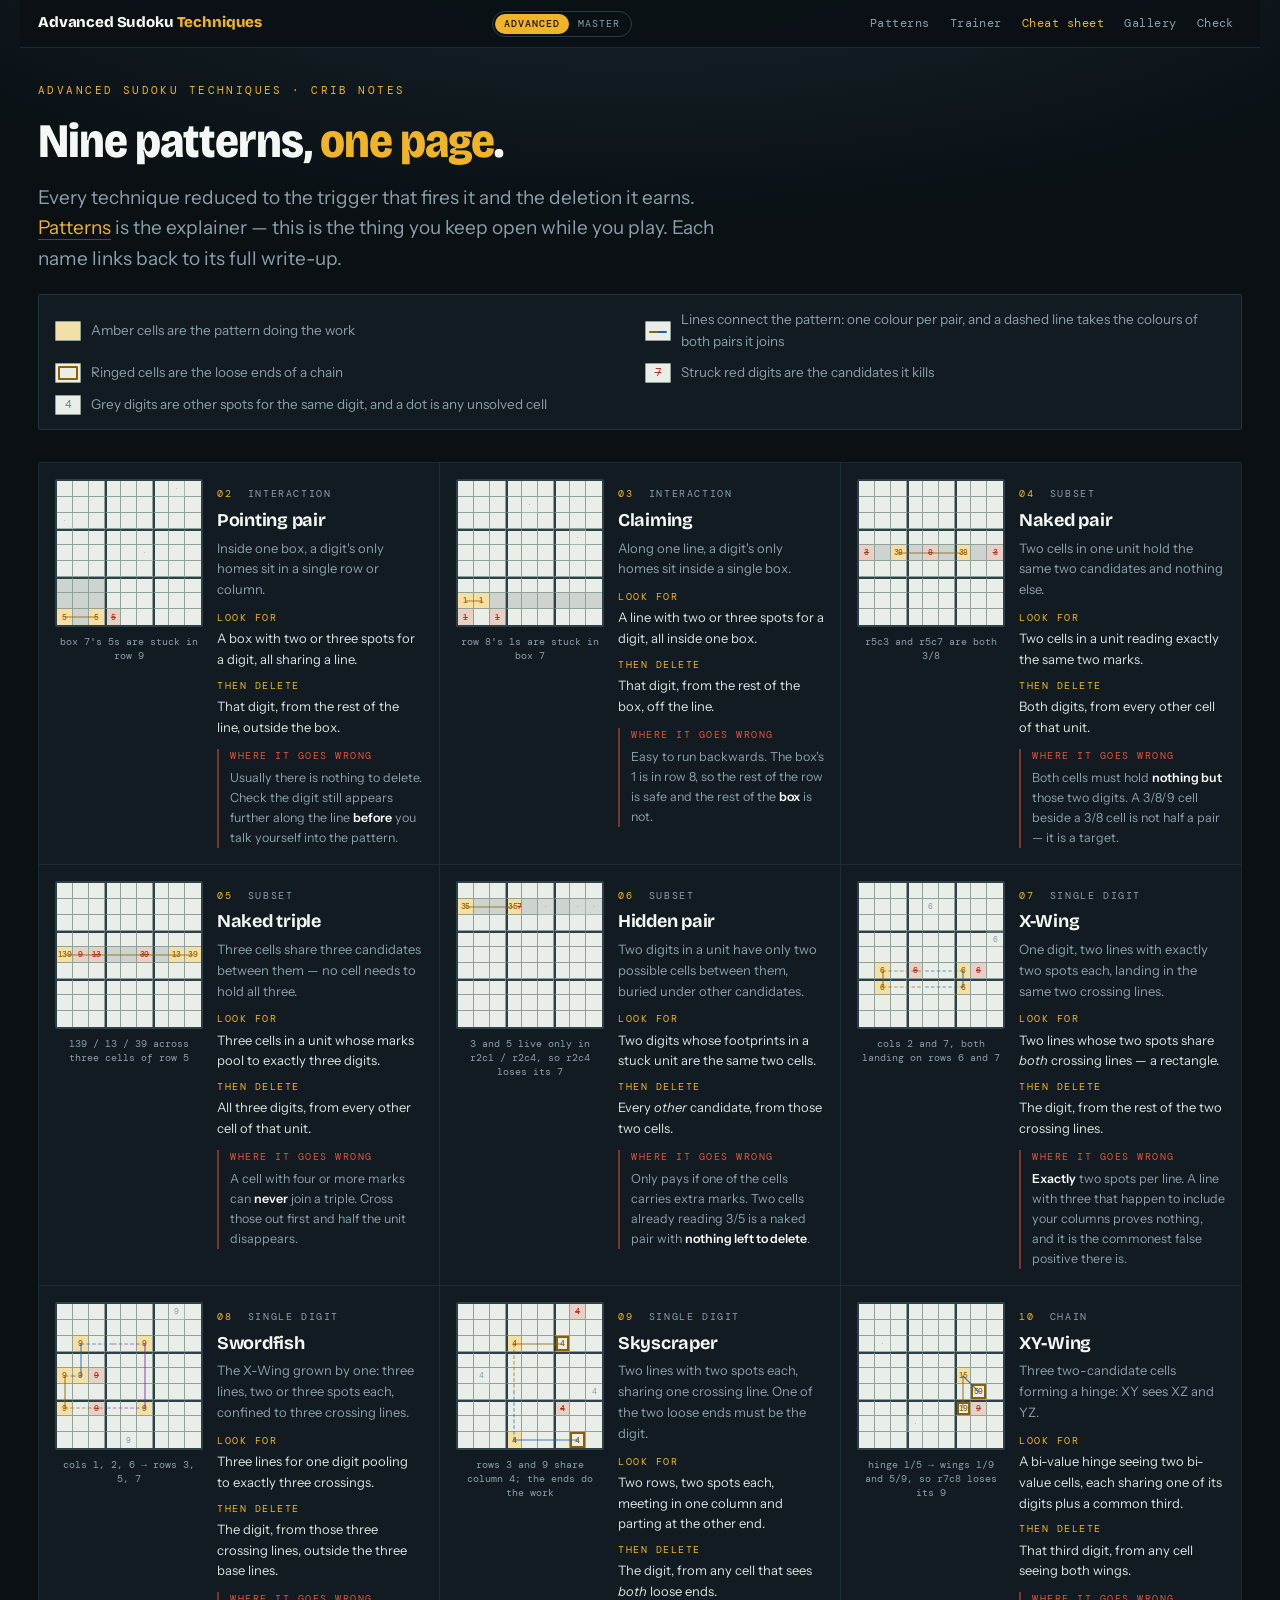
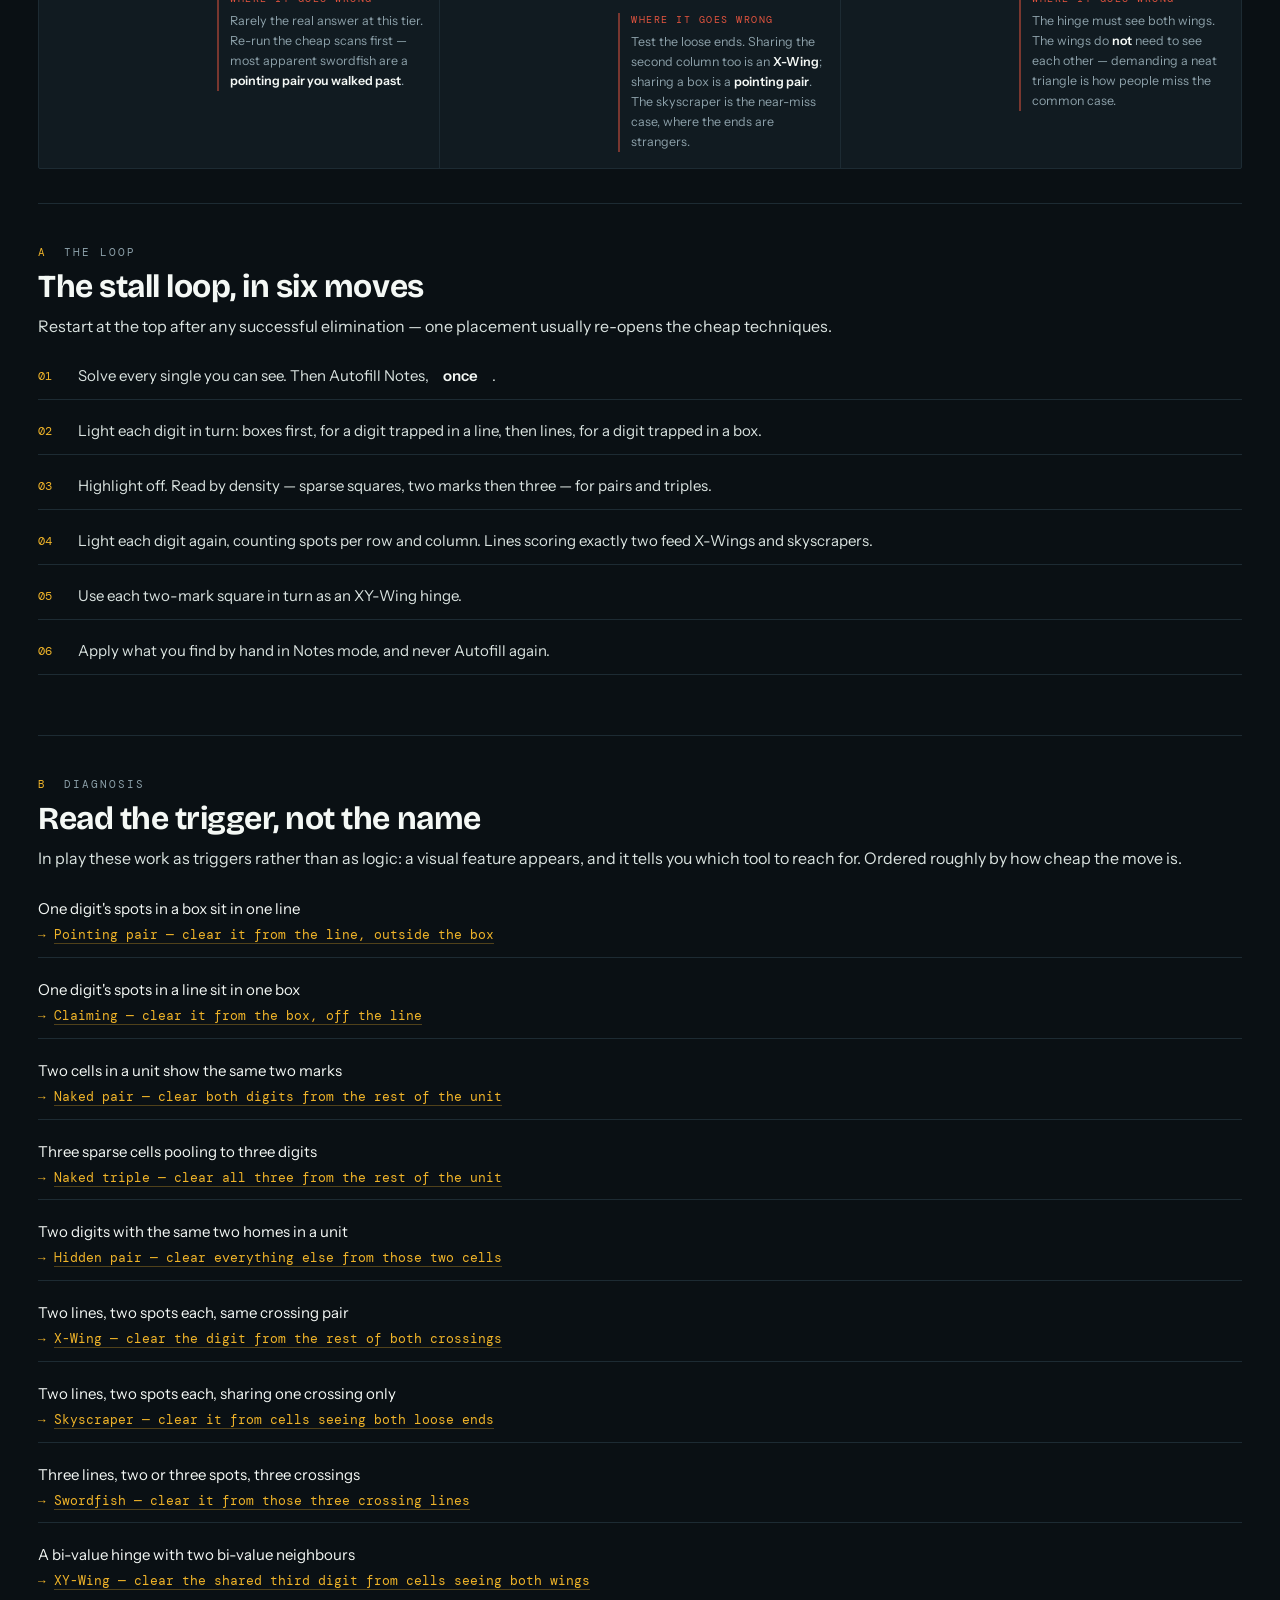
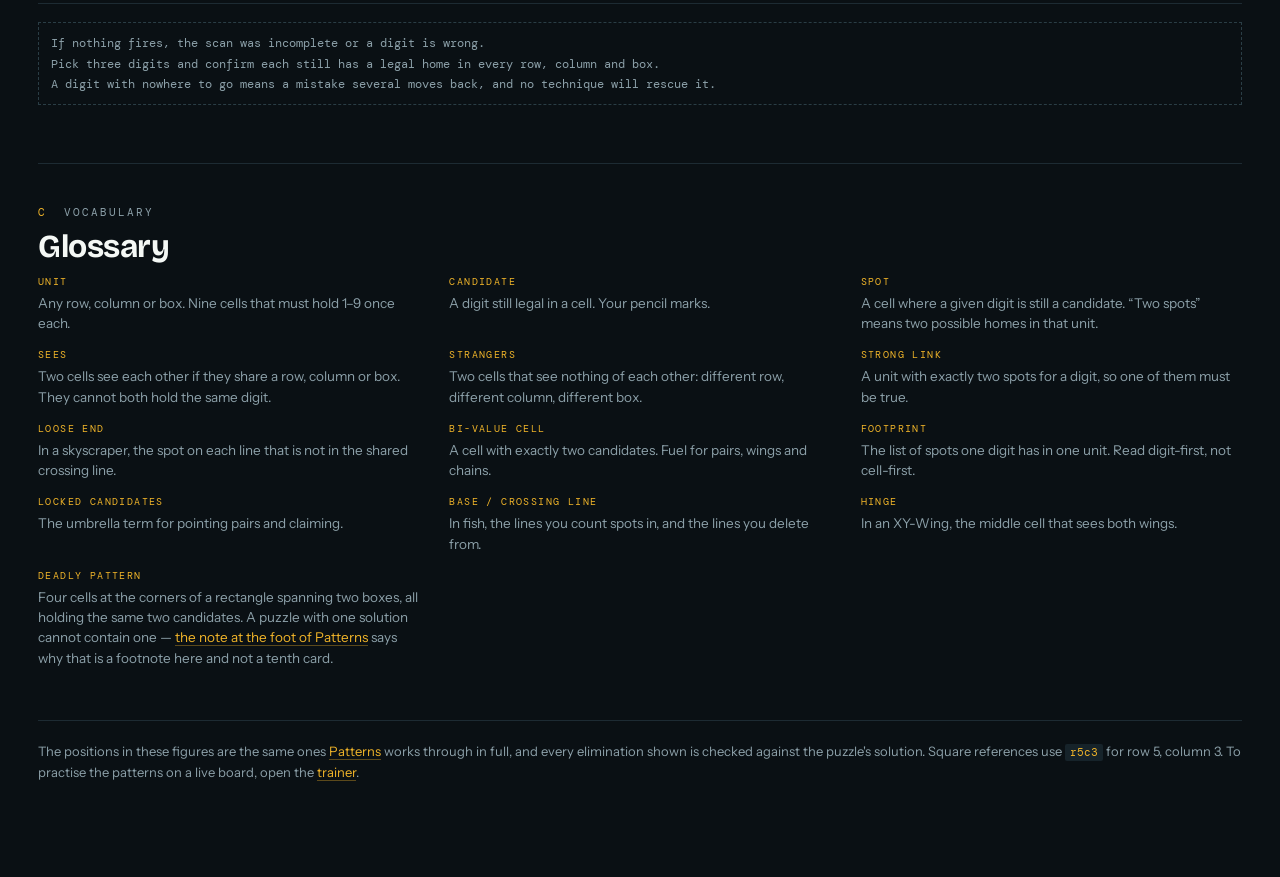
==== commit f83effcd: "The board is on the first screen, and Erase stops erasing on the way in A readability pass over ever" ====
--- a/cheatsheet.html
+++ b/cheatsheet.html
@@ -39,7 +39,7 @@
     <p class="lede">Every technique reduced to the trigger that fires it and the deletion it earns. <a href="index.html">Patterns</a> is the explainer — this is the thing you keep open while you play. Each name links back to its full write-up.</p>
     <div class="legend cribleg">
       <p><span class="swatch b"></span> Amber cells are the pattern doing the work</p>
-      <p><span class="swatch l"></span> Lines show how the pattern connects: one colour per pair, and a dashed line takes the colours of the two pairs it joins</p>
+      <p><span class="swatch l"></span> Lines connect the pattern: one colour per pair, and a dashed line takes the colours of both pairs it joins</p>
       <p><span class="swatch p"></span> Ringed cells are the loose ends of a chain</p>
       <p><span class="swatch k"></span> Struck red digits are the candidates it kills</p>
       <p><span class="swatch n"></span> Grey digits are other spots for the same digit, and a dot is any unsolved cell</p>
--- a/assets/css/site.css
+++ b/assets/css/site.css
@@ -67,6 +67,14 @@
 }
 h1 em{font-style:normal;color:var(--amber)}
 .lede{font-size:clamp(16px,4.3vw,19px);color:var(--mist);margin:0 0 26px;max-width:52ch}
+/* The four destinations, as a list rather than a paragraph with four links
+   buried in it: a reader arriving here is choosing where to go, and a choice
+   is scanned, not read. The link leads each line so the eye can run down the
+   names alone. */
+.goto{list-style:none;margin:0 0 24px;padding:0;display:grid;gap:9px;max-width:52ch}
+.goto li{font-size:15.5px;line-height:1.5;color:var(--mist)}
+.goto a{color:var(--amber);text-decoration:none;font-weight:500;margin-right:6px;white-space:nowrap}
+.goto a:hover,.goto a:focus-visible{text-decoration:underline}
 .legend{
   border:1px solid #22343C;border-radius:2px;background:var(--panel);
   padding:14px 16px;display:grid;gap:10px;margin-bottom:8px
@@ -821,10 +829,6 @@
 .saved .chip{border:none;border-radius:0}
 .saved .chip.x{border-left:1px solid #2A3D45;padding:5px 8px;opacity:.6}
 .saved .chip.x:hover{opacity:1;color:var(--red)}
-.done-banner{
-  background:#14331A;border:1px solid #2E5A32;color:#CFEAC2;padding:12px 14px;
-  border-radius:2px;margin:14px 0 0;font-size:14.5px;
-}
 @media (max-width:400px){
   .trainer{padding:0 10px 70px}
   .pad{gap:3px}
@@ -872,18 +876,22 @@
      The 3x3 pad is width-capped instead, so its height is fixed no matter how
      big the board gets, and it belongs in the constant.
 
-     441px, and every part of it was measured in the browser rather than
-     reasoned about: 221px above the column (site bar, page header, meta row)
-     plus 220px below the board (the 175px tools-and-pad row, the 17px hint, and
-     28px of margins). Moving the tools alongside the pad is what took this from
-     538 — the row they used to occupy was costing the board ~46px of width, and
-     the rest of the drop was slack the previous constant had never had measured
-     out of it.
+     410px, and every part of it was measured in the browser rather than
+     reasoned about: 196px above the column (site bar, a one-line standfirst,
+     the meta row) plus about 195px below the board (the tools-and-pad row, the
+     one-line hint, and the margins), with 14px of air at the bottom to match
+     the sticky top. The pads take their width from the row and their height
+     from the keys' aspect ratio, so the block under the board grows a little
+     with the board — about 0.4px per pixel — which is why this is measured at
+     a 900px window rather than derived. It was 441 while the standfirst ran
+     to two lines and the hint to two; each line taken out of the header is a
+     line given to the board.
 
      Re-measure this if anything in the column changes height. The check is that
      .tplay's bottom lands on the viewport bottom: short by a lot and the board
      is smaller than it needs to be, over and `position:sticky` stops working
-     because the column no longer fits.
+     because the column no longer fits. The check page carries its own constant
+     below, because its header and its controls are not the same height.
 
      620px is a comfort ceiling — past it the cells are just large, and the
      coach column starts to look starved. It is reached at a 1061px-tall window.
@@ -893,7 +901,7 @@
      unreadable board. */
   .tplay{
     position:sticky;top:14px;
-    width:min(100%,620px,max(320px,calc(100vh - 441px)));
+    width:min(100%,620px,max(320px,calc(100vh - 410px)));
     margin-inline:auto;
   }
   /* Board digits size off the board itself (see .boardwrap container-type), so
@@ -1107,7 +1115,16 @@
    states get three colours and three glyphs, and the amber `?` is the one the
    eye lands on.
    ============================================================ */
-.check .thead .look{max-width:70ch}
+.check .thead .look{max-width:76ch}
+/* Its own board constant — see .tplay above. The header here is a line taller
+   than the trainer's and the flash line under the hint adds another, so the
+   trainer's figure leaves this column overrunning the viewport, at which point
+   sticky stops. Measured the same way, at a 900px window; the ceiling is 30px
+   lower than the trainer's for the same reason, so that a 1080px window still
+   holds the whole column. */
+@media (min-width:1040px){
+  .check .tplay{width:min(100%,590px,max(320px,calc(100vh - 440px)))}
+}
 /* These two say what the next press will act on, and they are long enough to
    run off a phone if they insist on one line. */
 .check .tmeta .badge{white-space:normal}
